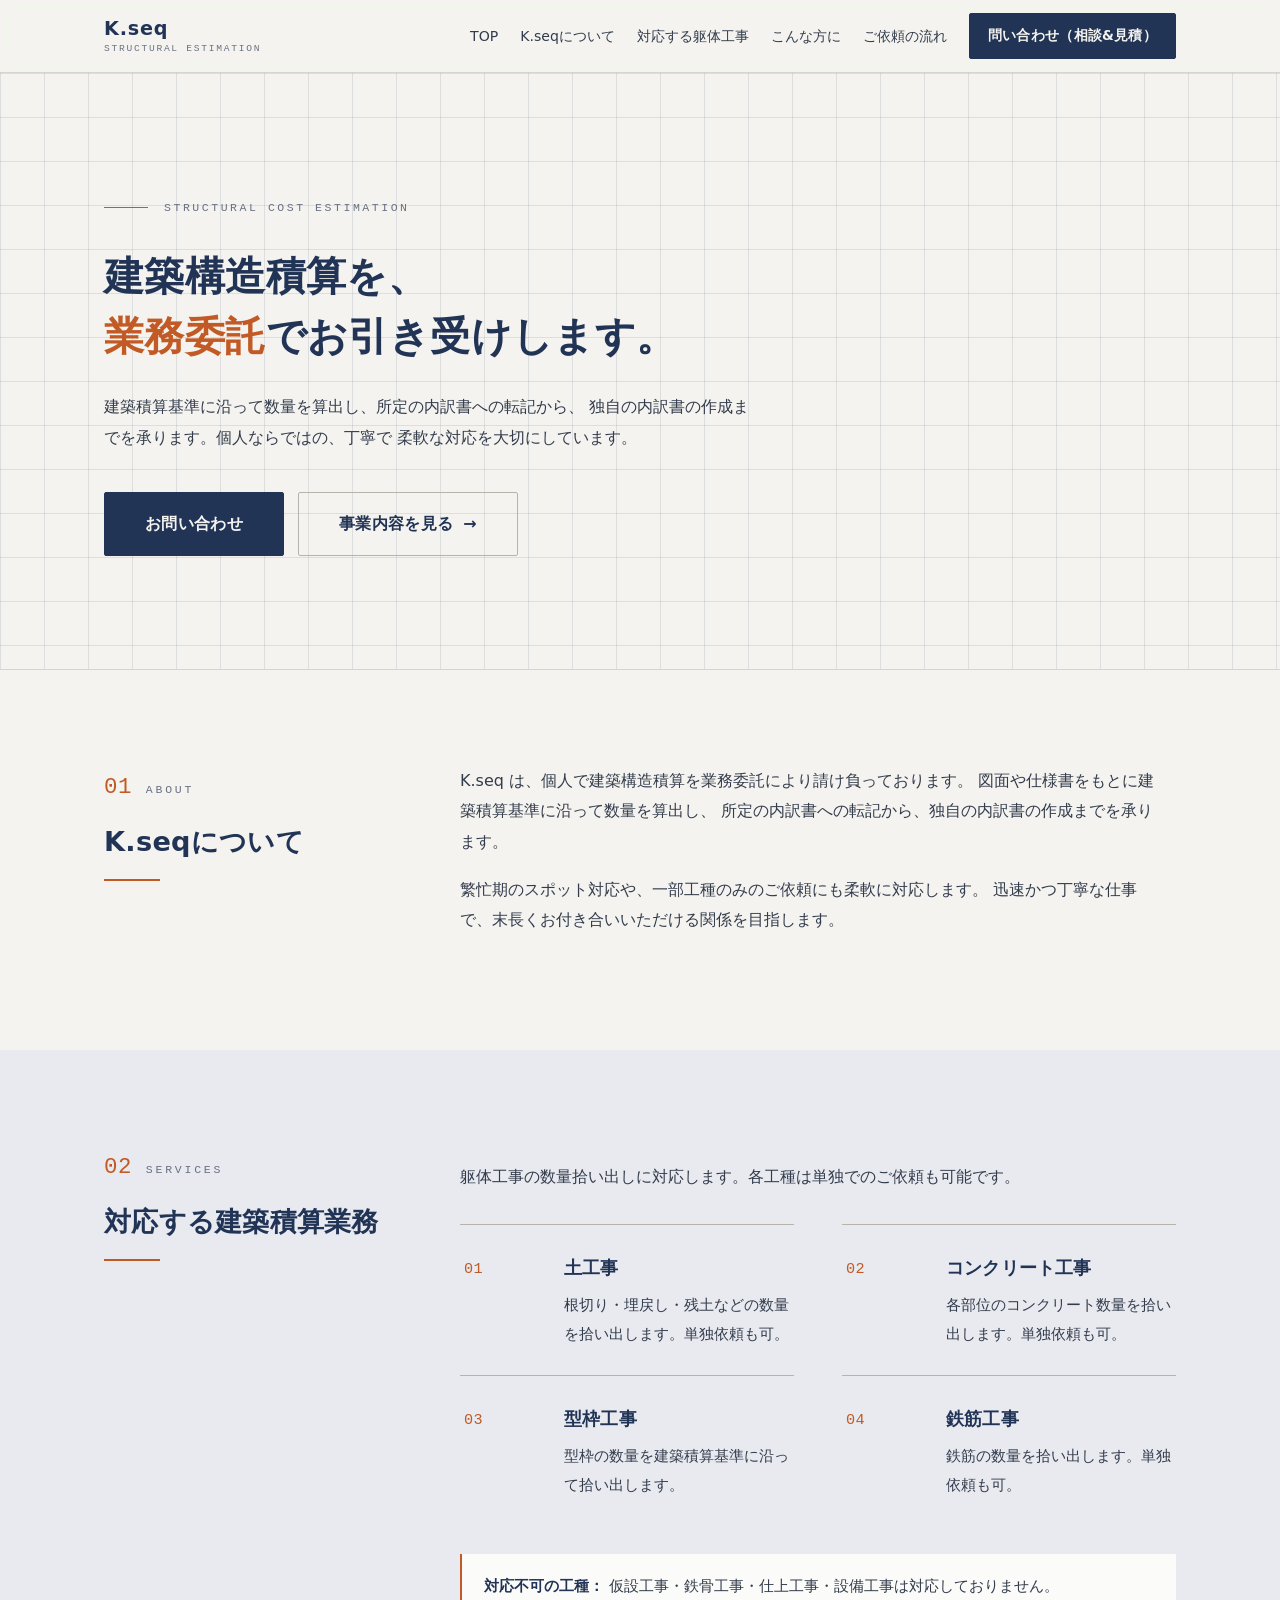
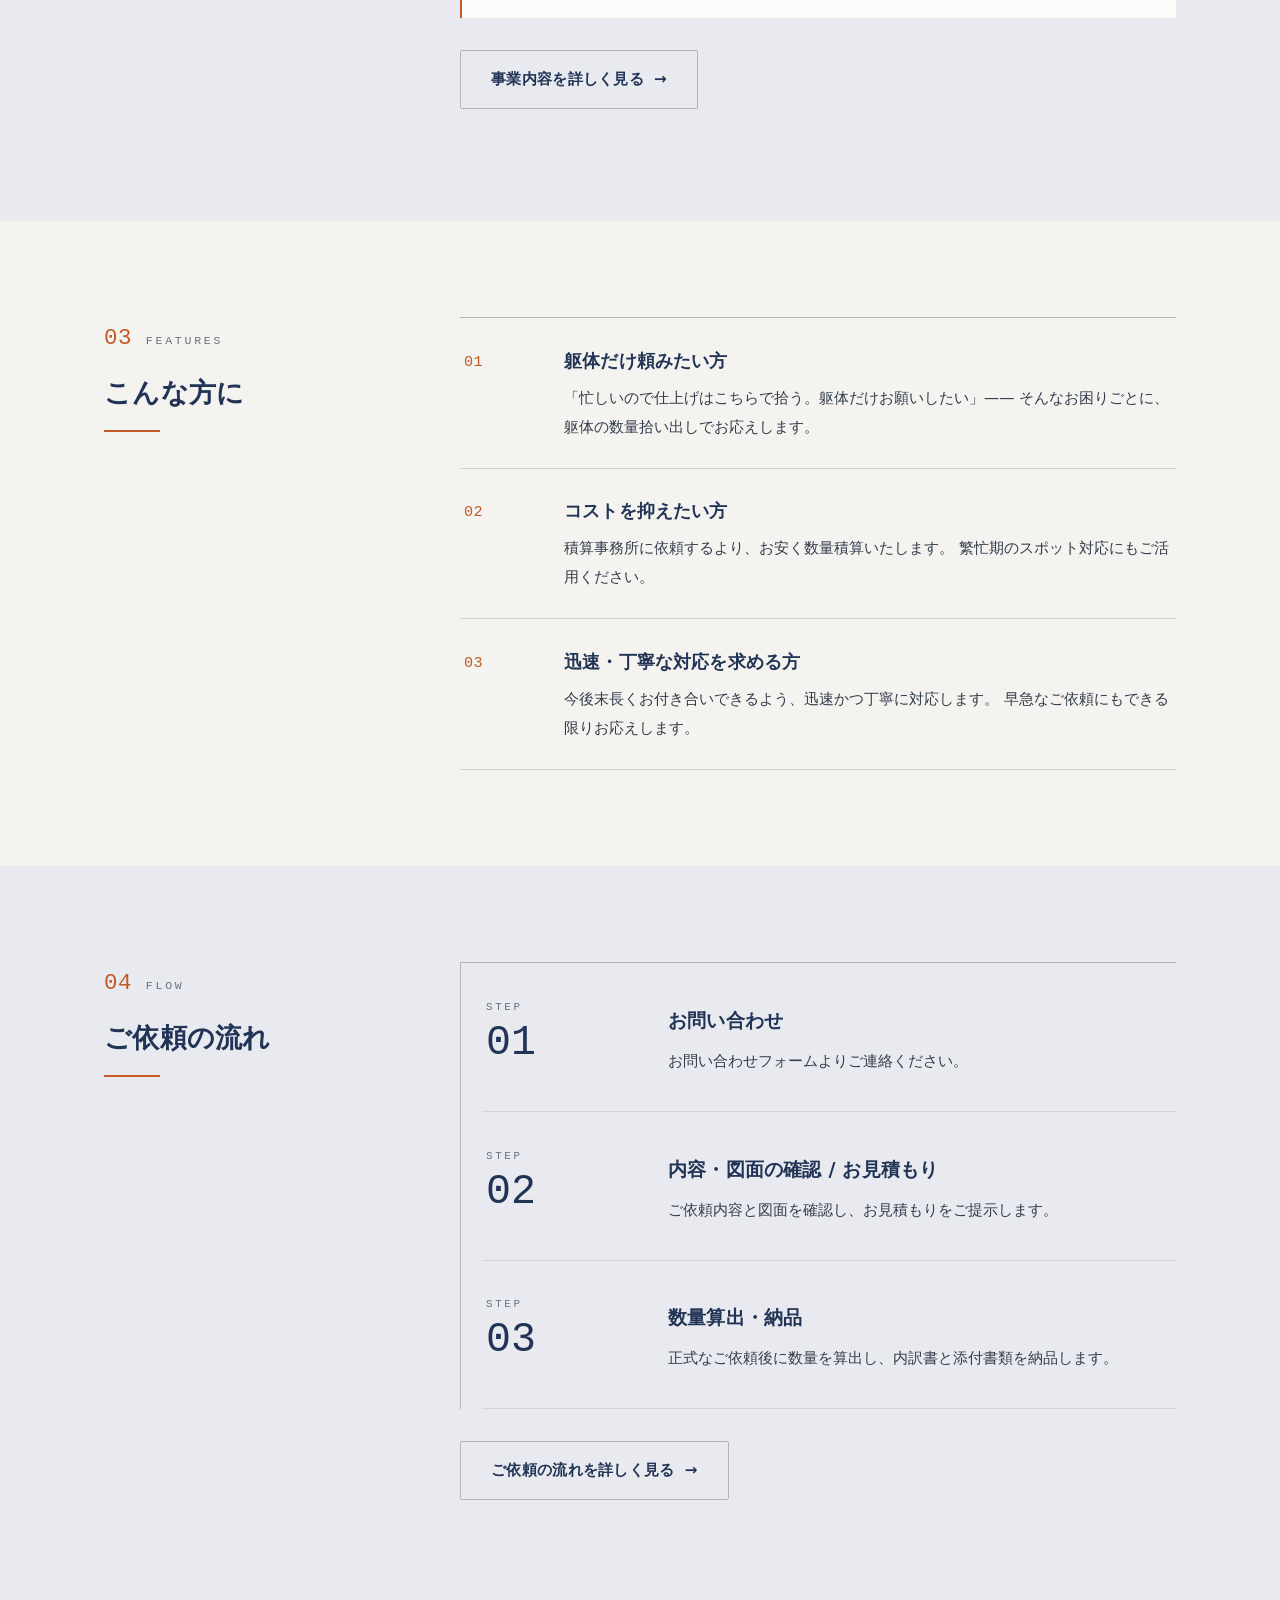
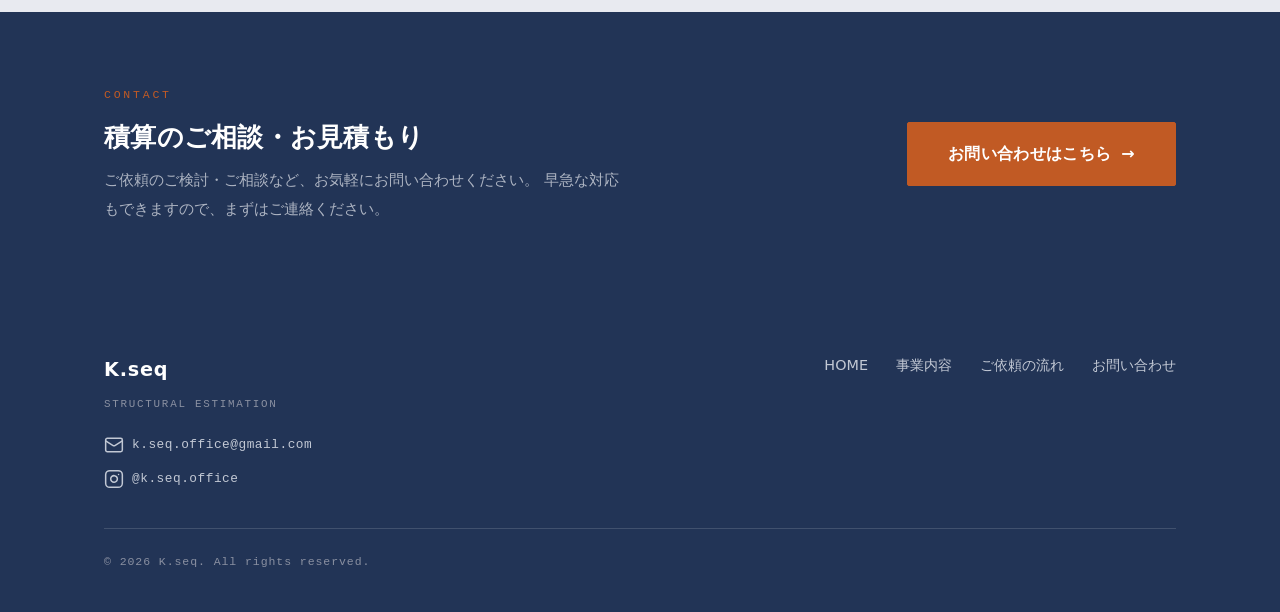
==== index.html @ 7a05d30d "問い合わせ先をメール（k.seq.office@gmail.com）で実装 - お問い合わせページの「準備中」パネルを廃止し、メール連絡カードに変更   ・メールアドレス表示（mailtoリンク／件名" ====
<!DOCTYPE html>
<html lang="ja">
<head>
  <meta charset="UTF-8">
  <meta name="viewport" content="width=device-width, initial-scale=1.0">

  <!-- ▼ SEO：ページごとに書き換えてください ------------------ -->
  <title>K.seq｜個人の建築構造積算（業務委託）</title>
  <meta name="description" content="K.seq は、個人で建築構造積算を業務委託により請け負っています。建築積算基準に沿って数量を算出し、所定の内訳書への転記から独自の内訳書の作成までを承ります。">
  <!-- ▲ ------------------------------------------------------- -->

  <!-- ファビコン -->
  <link rel="icon" href="assets/img/favicon.svg" type="image/svg+xml">

  <!-- OGP / Twitter（SNS共有時のプレビュー） -->
  <meta property="og:type" content="website">
  <meta property="og:site_name" content="K.seq">
  <meta property="og:title" content="K.seq｜個人の建築構造積算（業務委託）">
  <meta property="og:description" content="個人で建築構造積算を業務委託により請け負っています。建築積算基準に沿って数量を算出し、所定の内訳書への転記から独自の内訳書の作成までを承ります。">
  <meta property="og:url" content="https://amekw310-debug.github.io/estimation-site/">
  <meta property="og:image" content="https://amekw310-debug.github.io/estimation-site/assets/img/ogp.png">
  <meta name="twitter:card" content="summary_large_image">

  <link rel="stylesheet" href="css/style.css">
  <!-- スクロール表示前に要素を隠す（ちらつき防止）。JS無効・動きを控える設定では付与されず、内容は常に表示されます。 -->
  <script>try{if(!(window.matchMedia&&matchMedia('(prefers-reduced-motion: reduce)').matches)){document.documentElement.classList.add('js-anim');}}catch(e){}</script>
</head>
<body>

  <!-- 本文へスキップ（キーボード操作向け・アクセシビリティ） -->
  <a class="skip-link" href="#main">本文へスキップ</a>

  <!-- =========================================================
       共通ヘッダー（4ページ共通。編集時は全ページ揃えてください）
       ========================================================= -->
  <header class="site-header">
    <div class="container site-header__inner">
      <!-- サイト名（屋号） -->
      <a class="site-logo" href="index.html">
        <b>K.seq</b>
        <small>Structural Estimation</small>
      </a>

      <!-- ハンバーガーボタン（スマホ表示時のみ出ます） -->
      <button class="nav-toggle" aria-expanded="false" aria-controls="global-nav" aria-label="メニューを開閉">
        <span class="nav-toggle__bar" aria-hidden="true"></span>
      </button>

      <!-- グローバルナビ -->
      <nav class="global-nav" id="global-nav" aria-label="メインナビゲーション">
        <ul class="global-nav__list">
          <li class="global-nav__item"><a class="global-nav__link" href="index.html#top">TOP</a></li>
          <li class="global-nav__item"><a class="global-nav__link" href="index.html#about">K.seqについて</a></li>
          <li class="global-nav__item"><a class="global-nav__link" href="index.html#structure">対応する躯体工事</a></li>
          <li class="global-nav__item"><a class="global-nav__link" href="index.html#target">こんな方に</a></li>
          <li class="global-nav__item"><a class="global-nav__link" href="index.html#flow">ご依頼の流れ</a></li>
          <li class="global-nav__item global-nav__item--cta"><a class="btn btn--nav-cta" href="index.html#contact">問い合わせ（相談&amp;見積）</a></li>
        </ul>
      </nav>
    </div>
  </header>

  <main id="main">

    <!-- =======================================================
         メインビジュアル（ヒーロー・図面グリッド背景）
         ======================================================= -->
    <section class="hero grid-bg" id="top">
      <div class="container hero__inner" data-stagger>
        <p class="hero__eyebrow eyebrow reveal">Structural Cost Estimation</p>
        <h1 class="hero__title reveal">
          建築構造積算を、<br>
          <span class="accent">業務委託</span>でお引き受けします。
        </h1>
        <p class="hero__text reveal">
          建築積算基準に沿って数量を算出し、所定の内訳書への転記から、
          独自の内訳書の作成までを承ります。個人ならではの、丁寧で
          柔軟な対応を大切にしています。
        </p>
        <div class="hero__actions reveal">
          <a class="btn btn--primary btn--lg" href="contact.html">お問い合わせ</a>
          <a class="btn btn--outline btn--lg btn--arrow" href="services.html">事業内容を見る</a>
        </div>
      </div>
    </section>

    <!-- =======================================================
         01 ABOUT — K.seqについて
         ======================================================= -->
    <section class="section" id="about">
      <div class="container split">
        <div class="sec-head" data-stagger>
          <span class="sec-head__label reveal">
            <span class="sec-head__no">01</span>
            <span class="sec-head__en">About</span>
          </span>
          <h2 class="sec-head__ja reveal">K.seqについて</h2>
          <span class="sec-head__rule" aria-hidden="true"></span>
        </div>
        <div class="prose" data-stagger>
          <p class="reveal">
            K.seq は、個人で建築構造積算を業務委託により請け負っております。
            図面や仕様書をもとに建築積算基準に沿って数量を算出し、
            所定の内訳書への転記から、独自の内訳書の作成までを承ります。
          </p>
          <p class="reveal">
            繁忙期のスポット対応や、一部工種のみのご依頼にも柔軟に対応します。
            迅速かつ丁寧な仕事で、末長くお付き合いいただける関係を目指します。
          </p>
        </div>
      </div>
    </section>

    <!-- =======================================================
         02 SERVICES — 対応する躯体工事
         ======================================================= -->
    <section class="section section--alt" id="structure">
      <div class="container split">
        <div class="sec-head" data-stagger>
          <span class="sec-head__label reveal">
            <span class="sec-head__no">02</span>
            <span class="sec-head__en">Services</span>
          </span>
          <h2 class="sec-head__ja reveal">対応する建築積算業務</h2>
          <span class="sec-head__rule" aria-hidden="true"></span>
        </div>
        <div>
          <p class="lead reveal">
            躯体工事の数量拾い出しに対応します。各工種は単独でのご依頼も可能です。
          </p>
          <ul class="spec spec--cols" data-stagger style="margin-top:32px">
            <li class="spec__item reveal">
              <span class="spec__no">01</span>
              <div class="spec__body">
                <h3 class="spec__title">土工事</h3>
                <p class="spec__text">根切り・埋戻し・残土などの数量を拾い出します。単独依頼も可。</p>
              </div>
            </li>
            <li class="spec__item reveal">
              <span class="spec__no">02</span>
              <div class="spec__body">
                <h3 class="spec__title">コンクリート工事</h3>
                <p class="spec__text">各部位のコンクリート数量を拾い出します。単独依頼も可。</p>
              </div>
            </li>
            <li class="spec__item reveal">
              <span class="spec__no">03</span>
              <div class="spec__body">
                <h3 class="spec__title">型枠工事</h3>
                <p class="spec__text">型枠の数量を建築積算基準に沿って拾い出します。</p>
              </div>
            </li>
            <li class="spec__item reveal">
              <span class="spec__no">04</span>
              <div class="spec__body">
                <h3 class="spec__title">鉄筋工事</h3>
                <p class="spec__text">鉄筋の数量を拾い出します。単独依頼も可。</p>
              </div>
            </li>
          </ul>

          <div class="note reveal" style="margin-top:28px">
            <strong>対応不可の工種：</strong>
            仮設工事・鉄骨工事・仕上工事・設備工事は対応しておりません。
          </div>

          <p class="reveal" style="margin-top:32px">
            <a class="btn btn--outline btn--arrow" href="services.html">事業内容を詳しく見る</a>
          </p>
        </div>
      </div>
    </section>

    <!-- =======================================================
         03 FEATURES — こんな方に
         ======================================================= -->
    <section class="section" id="target">
      <div class="container split">
        <div class="sec-head" data-stagger>
          <span class="sec-head__label reveal">
            <span class="sec-head__no">03</span>
            <span class="sec-head__en">Features</span>
          </span>
          <h2 class="sec-head__ja reveal">こんな方に</h2>
          <span class="sec-head__rule" aria-hidden="true"></span>
        </div>
        <div>
          <ul class="spec spec--auto" data-stagger>
            <li class="spec__item reveal">
              <span class="spec__no"></span>
              <div class="spec__body">
                <h3 class="spec__title">躯体だけ頼みたい方</h3>
                <p class="spec__text">
                  「忙しいので仕上げはこちらで拾う。躯体だけお願いしたい」——
                  そんなお困りごとに、躯体の数量拾い出しでお応えします。
                </p>
              </div>
            </li>
            <li class="spec__item reveal">
              <span class="spec__no"></span>
              <div class="spec__body">
                <h3 class="spec__title">コストを抑えたい方</h3>
                <p class="spec__text">
                  積算事務所に依頼するより、お安く数量積算いたします。
                  繁忙期のスポット対応にもご活用ください。
                </p>
              </div>
            </li>
            <li class="spec__item reveal">
              <span class="spec__no"></span>
              <div class="spec__body">
                <h3 class="spec__title">迅速・丁寧な対応を求める方</h3>
                <p class="spec__text">
                  今後末長くお付き合いできるよう、迅速かつ丁寧に対応します。
                  早急なご依頼にもできる限りお応えします。
                </p>
              </div>
            </li>
          </ul>
        </div>
      </div>
    </section>

    <!-- =======================================================
         04 FLOW — ご依頼の流れ（概要）
         ======================================================= -->
    <section class="section section--alt" id="flow">
      <div class="container split">
        <div class="sec-head" data-stagger>
          <span class="sec-head__label reveal">
            <span class="sec-head__no">04</span>
            <span class="sec-head__en">Flow</span>
          </span>
          <h2 class="sec-head__ja reveal">ご依頼の流れ</h2>
          <span class="sec-head__rule" aria-hidden="true"></span>
        </div>
        <div>
          <ol class="flow" data-stagger>
            <li class="flow__item reveal">
              <span class="flow__marker" aria-hidden="true">
                <span class="flow__step">Step</span>
                <span class="flow__no"></span>
              </span>
              <div class="flow__body">
                <h3 class="flow__title">お問い合わせ</h3>
                <p class="flow__text">お問い合わせフォームよりご連絡ください。</p>
              </div>
            </li>
            <li class="flow__item reveal">
              <span class="flow__marker" aria-hidden="true">
                <span class="flow__step">Step</span>
                <span class="flow__no"></span>
              </span>
              <div class="flow__body">
                <h3 class="flow__title">内容・図面の確認 / お見積もり</h3>
                <p class="flow__text">ご依頼内容と図面を確認し、お見積もりをご提示します。</p>
              </div>
            </li>
            <li class="flow__item reveal">
              <span class="flow__marker" aria-hidden="true">
                <span class="flow__step">Step</span>
                <span class="flow__no"></span>
              </span>
              <div class="flow__body">
                <h3 class="flow__title">数量算出・納品</h3>
                <p class="flow__text">正式なご依頼後に数量を算出し、内訳書と添付書類を納品します。</p>
              </div>
            </li>
          </ol>
          <p class="reveal" style="margin-top:32px">
            <a class="btn btn--outline btn--arrow" href="flow.html">ご依頼の流れを詳しく見る</a>
          </p>
        </div>
      </div>
    </section>

    <!-- =======================================================
         お問い合わせCTA
         ======================================================= -->
    <section class="cta on-dark" id="contact">
      <div class="container cta__inner" data-stagger>
        <div class="reveal">
          <p class="cta__eyebrow">Contact</p>
          <h2 class="cta__title">積算のご相談・お見積もり</h2>
          <p class="cta__text">
            ご依頼のご検討・ご相談など、お気軽にお問い合わせください。
            早急な対応もできますので、まずはご連絡ください。
          </p>
        </div>
        <div class="cta__actions reveal">
          <a class="btn btn--primary btn--lg btn--arrow" href="contact.html">お問い合わせはこちら</a>
        </div>
      </div>
    </section>

  </main>

  <!-- =========================================================
       共通フッター（4ページ共通）
       ========================================================= -->
  <footer class="site-footer">
    <div class="container">
      <div class="site-footer__grid">
        <div>
          <p class="site-footer__brand-name">K.seq</p>
          <p class="site-footer__brand-sub">Structural Estimation</p>
          <a class="footer-social" href="mailto:k.seq.office@gmail.com" aria-label="メールでお問い合わせ（k.seq.office@gmail.com）">
            <svg class="footer-social__icon" xmlns="http://www.w3.org/2000/svg" viewBox="0 0 24 24" fill="none" stroke="currentColor" stroke-width="1.8" stroke-linecap="round" stroke-linejoin="round" aria-hidden="true" focusable="false">
              <rect x="2" y="4" width="20" height="16" rx="2"></rect>
              <path d="m22 7-8.97 5.7a1.94 1.94 0 0 1-2.06 0L2 7"></path>
            </svg>
            <span>k.seq.office@gmail.com</span>
          </a>
          <a class="footer-social" href="https://www.instagram.com/k.seq.office" target="_blank" rel="noopener noreferrer" aria-label="Instagram（@k.seq.office）を新しいタブで開く">
            <svg class="footer-social__icon" xmlns="http://www.w3.org/2000/svg" viewBox="0 0 24 24" fill="none" stroke="currentColor" stroke-width="1.8" stroke-linecap="round" stroke-linejoin="round" aria-hidden="true" focusable="false">
              <rect x="2" y="2" width="20" height="20" rx="5" ry="5"></rect>
              <path d="M16 11.37A4 4 0 1 1 12.63 8 4 4 0 0 1 16 11.37z"></path>
              <line x1="17.5" y1="6.5" x2="17.51" y2="6.5"></line>
            </svg>
            <span>@k.seq.office</span>
          </a>
        </div>
        <nav aria-label="フッターナビゲーション">
          <ul class="footer-nav__list">
            <li><a href="index.html">HOME</a></li>
            <li><a href="services.html">事業内容</a></li>
            <li><a href="flow.html">ご依頼の流れ</a></li>
            <li><a href="contact.html">お問い合わせ</a></li>
          </ul>
        </nav>
      </div>
      <p class="site-footer__copyright">© 2026 K.seq. All rights reserved.</p>
    </div>
  </footer>

  <script src="js/main.js"></script>
</body>
</html>
---- css/style.css ----
/* =============================================================
   K.seq - 共通スタイルシート
   -------------------------------------------------------------
   ■ このファイルについて
     サイト全体のデザインをここでまとめて管理しています。
     色・フォント・余白などは下の「デザイン変数（:root）」を
     書き換えるだけで、サイト全体の見た目をまとめて変更できます。

   ■ デザインの方向性
     建築設計事務所・構造設計資料を思わせる、静かで洗練された印象。
     ニュートラルカラー（石・コンクリート・図面）＋ヘアライン＋余白。

   ■ 目次
     1. デザイン変数（色・フォント・余白）
     2. リセット / ベース / タイポグラフィ
     3. レイアウト共通（コンテナ・セクション）
     4. セクション見出し（01 ABOUT など）
     5. ヘッダー / ナビゲーション
     6. フッター
     7. ボタン / CTA
     8. ヒーロー / 下層ページ見出し / パンくず
     9. 各種パーツ（スペック表・カード・注記・ステップ）
    10. フォーム（Googleフォーム設置枠）
    11. レスポンシブ（タブレット・スマートフォン）
   ============================================================= */

/* =============================================================
   1. デザイン変数（ここを変えると全体の見た目が変わります）
   ============================================================= */
:root {
  /* --- 色（藍 × オレンジ：日本の伝統色を意識した配色） ---
     藍＝見出し・濃色帯・強い文字／オレンジ＝番号・罫線・アクセント。
     生成り（オフホワイト）地の上で 2 色を効かせ、落ち着いた印象に。 */
  --paper:        #f4f3ef;  /* 基本背景（生成りのオフホワイト） */
  --paper-2:      #e8eaf0;  /* セクション切替の背景（ごく淡い藍グレー） */
  --surface:      #fbfbf9;  /* カード・パネルの面 */
  --ink:          #223456;  /* 藍（深い紺藍）：見出し・濃色帯・強い文字 */
  --ink-2:        #333c4c;  /* 本文（やや青みのダークグレー） */
  --muted:        #6a7183;  /* 補足テキスト（青みグレー） */
  --line:         #d6d4ce;  /* ヘアライン・罫線 */
  --line-2:       #b7b4ab;  /* やや濃い罫線 */
  --accent:       #c15a24;  /* アクセント（オレンジ・柿／朱寄せ） */
  --accent-2:     #9c4419;  /* アクセントの濃い版（ホバー等） */
  --grid-line:    rgba(34, 52, 86, 0.11); /* 図面グリッドの線（藍みがかる） */

  /* --- フォント --- */
  --font-jp: "Hiragino Kaku Gothic ProN", "Hiragino Sans",
             "Noto Sans JP", Meiryo, system-ui, sans-serif;
  /* 英字ラベル・番号は等幅で「図面注記」風に */
  --font-mono: ui-monospace, "SFMono-Regular", Menlo, Consolas,
               "Courier New", monospace;

  /* --- 文字サイズ・行間 --- */
  --fs-base:   16px;   /* 本文の基準サイズ（スマホでも縮小しない） */
  --lh-base:   1.9;    /* 本文の行間（日本語の可読性優先） */

  /* --- レイアウト --- */
  --container-width: 1120px;  /* コンテンツの最大幅 */
  --gutter:          24px;    /* 左右の余白 */
  --section-space:   96px;    /* セクション上下の余白 */
  --radius:          2px;     /* 角丸（ほぼ直角＝製図的） */
  --header-height:   72px;    /* ヘッダーの高さ */

  /* --- その他 --- */
  --transition: 0.25s ease;
}

/* =============================================================
   2. リセット / ベース / タイポグラフィ
   ============================================================= */
*,
*::before,
*::after {
  box-sizing: border-box;
}

html {
  scroll-behavior: smooth;
  -webkit-text-size-adjust: 100%;
}

body {
  margin: 0;
  font-family: var(--font-jp);
  font-size: var(--fs-base);
  line-height: var(--lh-base);
  color: var(--ink-2);
  background-color: var(--paper);
  -webkit-font-smoothing: antialiased;
  text-rendering: optimizeLegibility;
  overflow-x: hidden; /* 横スクロール防止 */
}

img {
  max-width: 100%;
  height: auto;
  display: block;
}

a {
  color: var(--accent);
  text-decoration: none;
  transition: color var(--transition);
}
a:hover {
  color: var(--accent-2);
  text-decoration: underline;
  text-underline-offset: 3px;
}

h1, h2, h3, h4 {
  color: var(--ink);
  font-weight: 700;
  letter-spacing: 0.01em;
}

ul, ol {
  padding-left: 1.3em;
}

strong { color: var(--ink); font-weight: 700; }

/* キーボード操作時のフォーカスを分かりやすく（アクセシビリティ） */
a:focus-visible,
button:focus-visible,
input:focus-visible,
textarea:focus-visible,
select:focus-visible {
  outline: 2px solid var(--accent);
  outline-offset: 3px;
}

/* スクリーンリーダー専用テキスト（画面上は非表示） */
.visually-hidden {
  position: absolute;
  width: 1px; height: 1px;
  padding: 0; margin: -1px;
  overflow: hidden;
  clip: rect(0, 0, 0, 0);
  white-space: nowrap;
  border: 0;
}

/* キーボードで来た時だけ表示される「本文へスキップ」リンク */
.skip-link {
  position: absolute;
  left: -9999px;
  top: 0;
  z-index: 1000;
  padding: 10px 16px;
  background: var(--ink);
  color: var(--paper);
}
.skip-link:focus { left: 8px; top: 8px; }

/* 小さな英字ラベル（図面注記風。mono・字間・大文字） */
.eyebrow {
  font-family: var(--font-mono);
  font-size: 0.72rem;
  letter-spacing: 0.22em;
  text-transform: uppercase;
  color: var(--muted);
}

/* =============================================================
   3. レイアウト共通
   ============================================================= */
.container {
  width: 100%;
  max-width: var(--container-width);
  margin-inline: auto;
  padding-inline: var(--gutter);
}

.section {
  padding-block: var(--section-space);
}

/* 背景を切り替えるセクション（グレージュ） */
.section--alt {
  background-color: var(--paper-2);
}
/* 面をやや明るくするセクション */
.section--surface {
  background-color: var(--surface);
}

/* 図面グリッドの背景（ヒーロー等で使用） */
.grid-bg {
  position: relative;
}
.grid-bg::before {
  content: "";
  position: absolute;
  inset: 0;
  background-image:
    linear-gradient(var(--grid-line) 1px, transparent 1px),
    linear-gradient(90deg, var(--grid-line) 1px, transparent 1px);
  background-size: 44px 44px;
  pointer-events: none;
}
.grid-bg > * { position: relative; }

/* 左右非対称の2カラム（左＝見出し / 右＝本文） */
.split {
  display: grid;
  grid-template-columns: minmax(0, 300px) minmax(0, 1fr);
  gap: 56px;
  align-items: start;
}

/* =============================================================
   4. セクション見出し（例：01 ABOUT ／ K.seqについて）
   ============================================================= */
.sec-head {
  display: flex;
  flex-direction: column;
  gap: 14px;
}
/* 「01 ABOUT」の行（番号＋英字） */
.sec-head__label {
  display: flex;
  align-items: baseline;
  gap: 14px;
  font-family: var(--font-mono);
}
.sec-head__no {
  font-size: 1.4rem;
  font-weight: 400;
  color: var(--accent);
  letter-spacing: 0.02em;
}
.sec-head__en {
  font-size: 0.72rem;
  letter-spacing: 0.24em;
  text-transform: uppercase;
  color: var(--muted);
  padding-bottom: 0.15em;
}
/* 日本語見出し */
.sec-head__ja {
  margin: 0;
  font-size: clamp(1.35rem, 1rem + 1.6vw, 1.7rem);
  line-height: 1.5;
  color: var(--ink);
}
/* 見出し下の細い罫線（短め） */
.sec-head__rule {
  width: 56px;
  height: 2px;
  background: var(--accent);
  margin-top: 2px;
}
/* 中央寄せが必要な場面用 */
.sec-head--center {
  align-items: center;
  text-align: center;
}
.sec-head--center .sec-head__rule { margin-inline: auto; }

/* =============================================================
   5. ヘッダー / ナビゲーション
   ============================================================= */
.site-header {
  position: sticky;
  top: 0;
  z-index: 100;
  background: rgba(244, 243, 239, 0.95);
  border-bottom: 1px solid var(--line);
  transition: box-shadow 0.3s ease, background-color 0.3s ease;
}
/* すりガラス効果は横並びナビのPC幅のみ。
   （モバイルのドロワーは position:fixed のため、ヘッダーに
    backdrop-filter があると配置基準がヘッダー内に閉じてしまう） */
@media (min-width: 1081px) {
  .site-header {
    background: rgba(244, 243, 239, 0.92);
    backdrop-filter: saturate(120%) blur(6px);
    -webkit-backdrop-filter: saturate(120%) blur(6px);
  }
}
/* スクロール後：背景をやや不透明に＋わずかな影でコンテンツと区別 */
.site-header.is-scrolled {
  background: rgba(244, 243, 239, 0.97);
  box-shadow: 0 6px 20px rgba(34, 52, 86, 0.08);
}

/* アンカーリンク移動時、固定ヘッダーの下に見出しが隠れないよう余白を確保 */
.hero[id],
.section[id],
.cta[id] {
  scroll-margin-top: calc(var(--header-height) + 20px);
}
.site-header__inner {
  display: flex;
  align-items: center;
  justify-content: space-between;
  height: var(--header-height);
}

/* サイト名（ロゴ） */
.site-logo {
  color: var(--ink);
  line-height: 1.2;
}
.site-logo:hover { text-decoration: none; color: var(--ink); }
.site-logo b {
  display: block;
  font-size: 1.2rem;
  font-weight: 700;
  letter-spacing: 0.04em;
}
.site-logo small {
  display: block;
  font-family: var(--font-mono);
  font-size: 0.6rem;
  letter-spacing: 0.18em;
  text-transform: uppercase;
  color: var(--muted);
  margin-top: 3px;
}

/* ナビゲーション */
.global-nav__list {
  display: flex;
  align-items: center;
  flex-wrap: nowrap;
  gap: 22px;
  margin: 0;
  padding: 0;
  list-style: none;
}
.global-nav__link {
  position: relative;
  color: var(--ink-2);
  font-size: 0.88rem;
  font-weight: 500;
  padding: 6px 0;
  white-space: nowrap;
}
.global-nav__link:hover { color: var(--ink); text-decoration: none; }
/* ホバー・現在ページで下線が左から伸びる */
.global-nav__link::after {
  content: "";
  position: absolute;
  left: 0; right: 0; bottom: -2px;
  height: 2px;
  background: var(--accent);
  transform: scaleX(0);
  transform-origin: left center;
  transition: transform 0.3s ease;
}
.global-nav__link:hover::after { transform: scaleX(1); }
/* 現在のページ（各HTMLで aria-current="page" を付与） */
.global-nav__link[aria-current="page"] { color: var(--ink); }
.global-nav__link[aria-current="page"]::after { transform: scaleX(1); }

/* ハンバーガーボタン（PCでは非表示） */
.nav-toggle {
  display: none;
  width: 44px; height: 44px;
  padding: 0;
  border: none;
  background: transparent;
  cursor: pointer;
}
.nav-toggle__bar,
.nav-toggle__bar::before,
.nav-toggle__bar::after {
  display: block;
  width: 26px; height: 1.5px;
  background: var(--ink);
  transition: transform var(--transition), opacity var(--transition);
  content: "";
}
.nav-toggle__bar { position: relative; margin: 0 auto; }
.nav-toggle__bar::before { position: absolute; top: -8px; left: 0; }
.nav-toggle__bar::after  { position: absolute; top: 8px;  left: 0; }
.nav-toggle[aria-expanded="true"] .nav-toggle__bar { background: transparent; }
.nav-toggle[aria-expanded="true"] .nav-toggle__bar::before { transform: translateY(8px) rotate(45deg); }
.nav-toggle[aria-expanded="true"] .nav-toggle__bar::after  { transform: translateY(-8px) rotate(-45deg); }

/* =============================================================
   6. フッター
   ============================================================= */
.site-footer {
  background: var(--ink);
  color: #c2c8d4;
  padding-block: 56px 28px;
  font-size: 0.9rem;
}
.site-footer a { color: #c2c8d4; }
.site-footer a:hover { color: #fff; }

.site-footer__grid {
  display: flex;
  flex-wrap: wrap;
  justify-content: space-between;
  gap: 36px;
  margin-bottom: 36px;
}
.site-footer__brand-name {
  font-size: 1.2rem;
  font-weight: 700;
  letter-spacing: 0.04em;
  color: #fff;
  margin: 0 0 6px;
}
.site-footer__brand-sub {
  margin: 0;
  font-family: var(--font-mono);
  font-size: 0.68rem;
  letter-spacing: 0.16em;
  text-transform: uppercase;
  color: #8a90a1;
}

/* フッターの連絡リンク（メール／Instagram：線画アイコン＋テキスト） */
.footer-social {
  display: flex;
  width: max-content;
  max-width: 100%;
  align-items: center;
  gap: 8px;
  margin-top: 18px;
  color: #c2c8d4;
  font-family: var(--font-mono);
  font-size: 0.8rem;
  letter-spacing: 0.04em;
  transition: color 0.25s ease, transform 0.25s ease, opacity 0.25s ease;
}
.footer-social + .footer-social { margin-top: 10px; }
.footer-social__icon {
  width: 20px;
  height: 20px;
  display: block;
  flex-shrink: 0;
}
.footer-social:hover {
  color: #fff;                 /* 少し色が変化 */
  transform: translateY(-2px); /* わずかに上へ */
  opacity: 0.92;               /* opacity が変化 */
  text-decoration: none;
}
.footer-nav__list {
  list-style: none;
  margin: 0; padding: 0;
  display: flex;
  flex-wrap: wrap;
  gap: 10px 28px;
}
.site-footer__copyright {
  text-align: left;
  padding-top: 22px;
  border-top: 1px solid rgba(255, 255, 255, 0.14);
  font-family: var(--font-mono);
  font-size: 0.72rem;
  letter-spacing: 0.08em;
  color: #8a90a1;
}

/* =============================================================
   7. ボタン / CTA
   ============================================================= */
.btn {
  display: inline-flex;
  align-items: center;
  justify-content: center;
  gap: 10px;
  padding: 14px 30px;
  border-radius: var(--radius);
  font-size: 0.95rem;
  font-weight: 600;
  letter-spacing: 0.02em;
  text-align: center;
  cursor: pointer;
  border: 1px solid transparent;
  transition: background var(--transition), color var(--transition),
    border-color var(--transition);
}
.btn:hover { text-decoration: none; }

/* 主ボタン（チャコール塗り→ホバーでブロンズ） */
.btn--primary {
  background: var(--ink);
  color: var(--paper);
  border-color: var(--ink);
}
.btn--primary:hover {
  background: var(--accent);
  border-color: var(--accent);
  color: #fff;
}

/* 副ボタン（線） */
.btn--outline {
  background: transparent;
  color: var(--ink);
  border-color: var(--line-2);
}
.btn--outline:hover {
  border-color: var(--ink);
  color: var(--ink);
  background: transparent;
}

/* ヘッダー内の「問い合わせ」CTAボタン（ネイビー基本＋ホバーでオレンジ） */
.btn--nav-cta {
  padding: 9px 18px;
  font-size: 0.85rem;
  background: var(--ink);
  color: var(--paper);
  border-color: var(--ink);
  white-space: nowrap;
}
.btn--nav-cta:hover {
  background: var(--accent);
  color: #fff;
  border-color: var(--accent);
}

.btn--lg {
  padding: 16px 40px;
  font-size: 1rem;
}

/* 暗い背景（藍）の上に置くボタン（CTA帯・フッター等） */
/* 主ボタンは藍地に埋もれないようオレンジで表示 */
.on-dark .btn--primary {
  background: var(--accent);
  border-color: var(--accent);
  color: #fff;
}
.on-dark .btn--primary:hover {
  background: var(--accent-2);
  border-color: var(--accent-2);
  color: #fff;
}
.on-dark .btn--outline {
  color: #fff;
  border-color: rgba(255, 255, 255, 0.4);
}
.on-dark .btn--outline:hover {
  border-color: #fff;
  color: #fff;
}

/* =============================================================
   8. ヒーロー / 下層ページ見出し / パンくず
   ============================================================= */

/* --- トップのメインビジュアル（図面グリッド＋余白） --- */
.hero {
  background: var(--paper);
  border-bottom: 1px solid var(--line);
}
.hero__inner {
  padding-block: clamp(64px, 9vw, 112px);
}
.hero__eyebrow {
  display: flex;
  align-items: center;
  gap: 16px;
  margin-bottom: 28px;
}
.hero__eyebrow::before {
  content: "";
  width: 44px; height: 1px;
  background: var(--accent);
}
.hero__title {
  max-width: 18em;
  margin: 0 0 26px;
  font-size: clamp(1.7rem, 1rem + 3.4vw, 2.5rem);
  line-height: 1.5;
  color: var(--ink);
}
.hero__title .accent { color: var(--accent); }
.hero__text {
  max-width: 40em;
  margin: 0 0 38px;
  font-size: 1.02rem;
  color: var(--ink-2);
}
.hero__actions {
  display: flex;
  flex-wrap: wrap;
  gap: 14px;
}

/* --- 下層ページの見出し帯（左寄せ・番号・罫線） --- */
.page-hero {
  background: var(--paper);
  border-bottom: 1px solid var(--line);
}
.page-hero__inner {
  padding-block: clamp(48px, 7vw, 76px);
}
.page-hero__eyebrow {
  display: flex;
  align-items: baseline;
  gap: 14px;
  font-family: var(--font-mono);
  margin-bottom: 16px;
}
.page-hero__no {
  font-size: 1.3rem;
  color: var(--accent);
}
.page-hero__en {
  font-size: 0.72rem;
  letter-spacing: 0.24em;
  text-transform: uppercase;
  color: var(--muted);
}
.page-hero__title {
  margin: 0;
  font-size: clamp(1.6rem, 1rem + 2.6vw, 2.1rem);
  color: var(--ink);
}
.page-hero__lead {
  max-width: 44em;
  margin: 18px 0 0;
  color: var(--ink-2);
}

/* --- パンくずリスト --- */
.breadcrumb {
  padding-block: 16px;
  font-family: var(--font-mono);
  font-size: 0.74rem;
  letter-spacing: 0.04em;
  color: var(--muted);
  border-bottom: 1px solid var(--line);
}
.breadcrumb ol {
  display: flex;
  flex-wrap: wrap;
  gap: 8px;
  list-style: none;
  margin: 0; padding: 0;
}
.breadcrumb a { color: var(--muted); }
.breadcrumb a:hover { color: var(--accent); }
.breadcrumb li::after {
  content: "/";
  margin-left: 8px;
  color: var(--line-2);
}
.breadcrumb li:last-child::after { content: ""; }
.breadcrumb li:last-child { color: var(--ink-2); }

/* =============================================================
   9. 各種パーツ
   ============================================================= */

/* --- リード文（セクション冒頭の説明） --- */
.lead {
  max-width: 42em;
  color: var(--ink-2);
  font-size: 1rem;
}
.lead--center {
  margin-inline: auto;
  text-align: center;
}

/* --- スペック表（工種一覧・対応内容・こんな方に 等） ---
   図面の仕様書・工程表のような、番号＋罫線のリスト。 */
.spec {
  border-top: 1px solid var(--line-2);
  margin: 0;
  padding: 0;
  list-style: none;
  counter-reset: spec;
}
.spec__item {
  display: grid;
  grid-template-columns: 72px 1fr;
  gap: 28px;
  padding: 26px 4px;
  border-bottom: 1px solid var(--line);
}
.spec__no {
  font-family: var(--font-mono);
  font-size: 0.95rem;
  color: var(--accent);
  padding-top: 0.25em;
  letter-spacing: 0.02em;
}
/* 自動採番したい場合（li に data 属性がない時） */
.spec--auto .spec__no::before {
  counter-increment: spec;
  content: counter(spec, decimal-leading-zero);
}
.spec__title {
  margin: 0 0 6px;
  font-size: 1.12rem;
  color: var(--ink);
}
.spec__text {
  margin: 0;
  color: var(--ink-2);
  font-size: 0.95rem;
}
/* 2カラムで並べたいスペック表（PC） */
.spec--cols {
  border-top: none;
  display: grid;
  grid-template-columns: repeat(2, 1fr);
  column-gap: 48px;
}
.spec--cols .spec__item {
  border-top: 1px solid var(--line-2);
  border-bottom: none;
}

/* --- 番号なしの箇条（内訳書・こんな方に の補助） --- */
.point {
  list-style: none;
  margin: 0; padding: 0;
}
.point li {
  position: relative;
  padding: 16px 4px 16px 26px;
  border-bottom: 1px solid var(--line);
  color: var(--ink-2);
}
.point li::before {
  content: "";
  position: absolute;
  left: 4px; top: 26px;
  width: 10px; height: 1px;
  background: var(--accent);
}
.point li:first-child { border-top: 1px solid var(--line); }

/* --- 注記（対応不可・ご注意 など） --- */
.note {
  border-left: 2px solid var(--accent);
  background: var(--surface);
  padding: 18px 22px;
  color: var(--ink-2);
  font-size: 0.92rem;
}
.note strong { color: var(--ink); }

/* --- 本文ブロック（説明文が続くページ） --- */
.prose { max-width: 44em; }
.prose p { margin: 0 0 18px; color: var(--ink-2); }
.prose ul, .prose ol { margin: 0 0 18px; }
.prose li { margin-bottom: 8px; }

/* --- ご依頼の流れ（設計図・工程表風のステップ） --- */
.flow {
  list-style: none;
  margin: 0;
  padding: 0;
  border-top: 1px solid var(--line-2);
  counter-reset: step;
}
.flow__item {
  display: grid;
  grid-template-columns: 150px 1fr;
  gap: 32px;
  align-items: start;
  padding: 34px 4px;
  border-bottom: 1px solid var(--line);
}
.flow__marker {
  counter-increment: step;
  font-family: var(--font-mono);
  color: var(--muted);
}
.flow__step {
  font-size: 0.68rem;
  letter-spacing: 0.24em;
  text-transform: uppercase;
  display: block;
  margin-bottom: 4px;
}
.flow__no {
  display: block;
  font-size: 2.6rem;
  line-height: 1;
  font-weight: 400;
  color: var(--ink);
}
.flow__no::before { content: counter(step, decimal-leading-zero); }
.flow__body { padding-top: 6px; }
.flow__title {
  margin: 0 0 8px;
  font-size: 1.2rem;
  color: var(--ink);
}
.flow__text {
  margin: 0;
  color: var(--ink-2);
  font-size: 0.96rem;
}

/* --- CTA帯（各ページ下部の問い合わせ誘導） --- */
.cta {
  background: var(--ink);
  color: #d0d5df;
  padding-block: 72px;
}
.cta__inner {
  display: flex;
  flex-wrap: wrap;
  align-items: center;
  justify-content: space-between;
  gap: 28px;
}
.cta__eyebrow {
  font-family: var(--font-mono);
  font-size: 0.72rem;
  letter-spacing: 0.24em;
  text-transform: uppercase;
  color: var(--accent);
  margin: 0 0 12px;
}
.cta__title {
  color: #fff;
  font-size: clamp(1.3rem, 1rem + 1.4vw, 1.6rem);
  margin: 0 0 10px;
  line-height: 1.5;
}
.cta__text {
  color: #adb4c2;
  margin: 0;
  max-width: 34em;
  font-size: 0.95rem;
}
.cta__actions { flex-shrink: 0; }

/* =============================================================
   10. フォーム（Googleフォーム設置枠）
   ============================================================= */

/* Googleフォーム埋め込みエリア（レスポンシブ枠）
   ここに Google フォームの <iframe class="form-embed__frame"> を
   設置すると、PC・スマホの両方で幅いっぱいに崩れず表示されます。 */
.form-embed {
  max-width: 760px;
  margin-inline: auto;
}
.form-embed__frame {
  display: block;
  width: 100%;
  min-height: 820px;  /* フォームの長さに合わせて調整してください */
  border: 1px solid var(--line);
  border-radius: var(--radius);
  background: var(--surface);
}

/* お問い合わせ（メール）カード */
.contact-card {
  max-width: 640px;
  margin-inline: auto;
  background: var(--surface);
  border: 1px solid var(--line);
  border-radius: var(--radius);
  padding: 48px 32px;
  text-align: center;
}
.contact-card__label {
  margin: 0 0 14px;
  font-family: var(--font-mono);
  font-size: 0.68rem;
  letter-spacing: 0.24em;
  text-transform: uppercase;
  color: var(--muted);
}
.contact-card__mail {
  display: inline-block;
  font-size: clamp(1.05rem, 0.9rem + 1vw, 1.4rem);
  font-weight: 700;
  color: var(--ink);
  letter-spacing: 0.02em;
  word-break: break-all;
}
.contact-card__mail:hover { color: var(--accent); text-decoration: none; }
.contact-card__note {
  margin: 16px auto 28px;
  max-width: 34em;
  color: var(--ink-2);
  font-size: 0.92rem;
}
.contact-card__actions .btn { width: 100%; max-width: 360px; }
.contact-card__alt {
  margin: 28px 0 0;
  padding-top: 22px;
  border-top: 1px solid var(--line);
  color: var(--muted);
  font-size: 0.85rem;
}
.contact-card__alt a { color: var(--accent); }

/* フォーム準備中の仮パネル
   Google フォーム設置後は、このパネル（.form-placeholder）を
   削除して <iframe> に差し替えてください。 */
.form-placeholder {
  text-align: center;
  padding: 64px 28px;
  background: var(--surface);
  border: 1px solid var(--line);
  border-radius: var(--radius);
  position: relative;
}
.form-placeholder::before {
  content: "CONTACT FORM";
  position: absolute;
  top: 18px; left: 0; right: 0;
  font-family: var(--font-mono);
  font-size: 0.66rem;
  letter-spacing: 0.24em;
  color: var(--line-2);
}
.form-placeholder__title {
  margin: 0 0 12px;
  font-size: 1.2rem;
  font-weight: 700;
  color: var(--ink);
}
.form-placeholder__text {
  margin: 0 auto;
  max-width: 30em;
  color: var(--muted);
  font-size: 0.95rem;
}

/* =============================================================
   11. レスポンシブ
   ============================================================= */

/* --- タブレット以下 --- */
@media (max-width: 960px) {
  :root { --section-space: 72px; }
  .split {
    grid-template-columns: 1fr;
    gap: 32px;
  }
  .cta__inner { flex-direction: column; align-items: flex-start; }
}

/* --- ナビ：横並びが窮屈になる幅でハンバーガー（ドロワー）へ切替 ---
   ナビ項目が6つあるため、1080px 以下でドロワー表示にします。 */
@media (max-width: 1080px) {
  /* ハンバーガーボタンを表示 */
  .nav-toggle { display: block; }

  /* ナビをドロワー（開閉式）に。開いた時は明るい背景＋藍文字 */
  .global-nav {
    position: fixed;
    top: var(--header-height);
    left: 0; right: 0; bottom: 0;
    background: var(--paper);
    border-top: 1px solid var(--line);
    /* 閉じている時は画面外（左）へ。右に出すと横スクロールが発生するため左へ退避 */
    transform: translateX(-100%);
    visibility: hidden;
    transition: transform var(--transition), visibility 0s linear var(--transition);
    overflow-y: auto;
  }
  .global-nav[data-open="true"] {
    transform: translateX(0);
    visibility: visible;
    transition: transform var(--transition), visibility 0s;
  }

  .global-nav__list {
    flex-direction: column;
    align-items: stretch;
    gap: 0;
    padding: 8px var(--gutter) 24px;
  }
  .global-nav__item { border-bottom: 1px solid var(--line); }
  .global-nav__link {
    display: block;
    padding: 18px 4px;
    font-size: 1.05rem;
    color: var(--ink);
  }
  .global-nav__link::after { display: none; }
  /* 問い合わせCTAはドロワー内でも塗りボタンで目立たせる */
  .global-nav__item--cta {
    border-bottom: none;
    padding: 20px 0 4px;
  }
  .btn--nav-cta {
    display: flex;
    width: 100%;
    padding: 15px;
    font-size: 1rem;
  }
}

/* --- タブレット小・大型スマホ（レイアウト調整） --- */
@media (max-width: 768px) {
  /* スペック表を1カラムに */
  .spec--cols { grid-template-columns: 1fr; border-top: 1px solid var(--line-2); }
  .spec--cols .spec__item:first-child { border-top: none; }

  /* CTAのボタンを全幅 */
  .cta__actions { width: 100%; }
  .cta__actions .btn { width: 100%; }
}

/* --- スマートフォン（375px前後を重視） --- */
@media (max-width: 480px) {
  :root {
    --gutter: 18px;
    --section-space: 56px;
  }

  .hero__eyebrow { gap: 12px; margin-bottom: 20px; }
  .hero__title { line-height: 1.6; }
  .hero__actions .btn { flex: 1 1 auto; }

  /* スペック表・工程表の番号列を詰める */
  .spec__item {
    grid-template-columns: 40px 1fr;
    gap: 14px;
    padding: 22px 2px;
  }
  .flow__item {
    grid-template-columns: 1fr;
    gap: 6px;
    padding: 26px 2px;
  }
  .flow__marker { display: flex; align-items: baseline; gap: 14px; }
  .flow__step { margin-bottom: 0; }
  .flow__no { font-size: 1.9rem; }

  .sec-head__label { gap: 12px; }
  .sec-head__no { font-size: 1.2rem; }

  .btn { width: 100%; }
  .hero__actions { flex-direction: column; }
  .form-placeholder { padding: 52px 18px; }
}

/* --- ごく小型（360px未満）でも崩れないよう保険 --- */
@media (max-width: 360px) {
  .site-logo b { font-size: 1.1rem; }
}

/* =============================================================
   12. アニメーション（CSS transform / opacity のみ）
   -------------------------------------------------------------
   ・初期の非表示は「.js-anim」が付いている時だけ有効。
     JS無効／reduced-motion時は何も隠さず、内容は常に表示されます。
   ・表示のトリガー（.is-visible）は js/main.js の
     IntersectionObserver が一度だけ付与します。
   ============================================================= */

/* イージング（静かで上品な減速） */
:root {
  --ease-out: cubic-bezier(0.22, 0.61, 0.36, 1);
  --anim-time: 0.66s;
}

/* --- スクロールで下からフェードアップ --- */
.js-anim .reveal {
  opacity: 0;
  transform: translateY(24px);
  transition:
    opacity var(--anim-time) var(--ease-out),
    transform var(--anim-time) var(--ease-out);
  will-change: opacity, transform;
}
.js-anim .reveal.is-visible {
  opacity: 1;
  transform: none;
}

/* --- ヒーローの装飾ライン（左→右へ伸びる） --- */
.js-anim .hero__eyebrow::before {
  transform: scaleX(0);
  transform-origin: left center;
  transition: transform 0.7s var(--ease-out) 0.15s;
}
.js-anim .hero__eyebrow.is-visible::before {
  transform: scaleX(1);
}

/* --- セクション見出しの罫線（左→右へ伸びる） --- */
.sec-head__rule { transform-origin: left center; }
.js-anim .sec-head__rule {
  transform: scaleX(0);
  transition: transform 0.7s var(--ease-out) 0.2s;
}
.js-anim .sec-head.is-visible .sec-head__rule {
  transform: scaleX(1);
}

/* --- FLOW：工程をつなぐ縦線が上から下へ伸びる --- */
.flow { position: relative; padding-left: 22px; }
.flow::before {
  content: "";
  position: absolute;
  left: 0; top: 0; bottom: 0;
  width: 1px;
  background: var(--line-2);
}
.js-anim .flow::before {
  transform: scaleY(0);
  transform-origin: top center;
  transition: transform 1.2s var(--ease-out);
}
.js-anim .flow.is-visible::before {
  transform: scaleY(1);
}

/* --- ボタンの矢印（ホバーで数px右へ） --- */
.btn--arrow::after {
  content: "\2192"; /* → */
  display: inline-block;
  transition: transform 0.3s var(--ease-out);
}
.btn--arrow:hover::after {
  transform: translateX(5px);
}

/* =============================================================
   9・アクセシビリティ：モーションを控える設定の端末では無効化
   ============================================================= */
@media (prefers-reduced-motion: reduce) {
  *,
  *::before,
  *::after {
    animation-duration: 0.001ms !important;
    animation-iteration-count: 1 !important;
    transition-duration: 0.001ms !important;
    scroll-behavior: auto !important;
  }
  .js-anim .reveal { opacity: 1 !important; transform: none !important; }
  .js-anim .hero__eyebrow::before,
  .js-anim .sec-head__rule { transform: scaleX(1) !important; }
  .js-anim .flow::before { transform: scaleY(1) !important; }
}
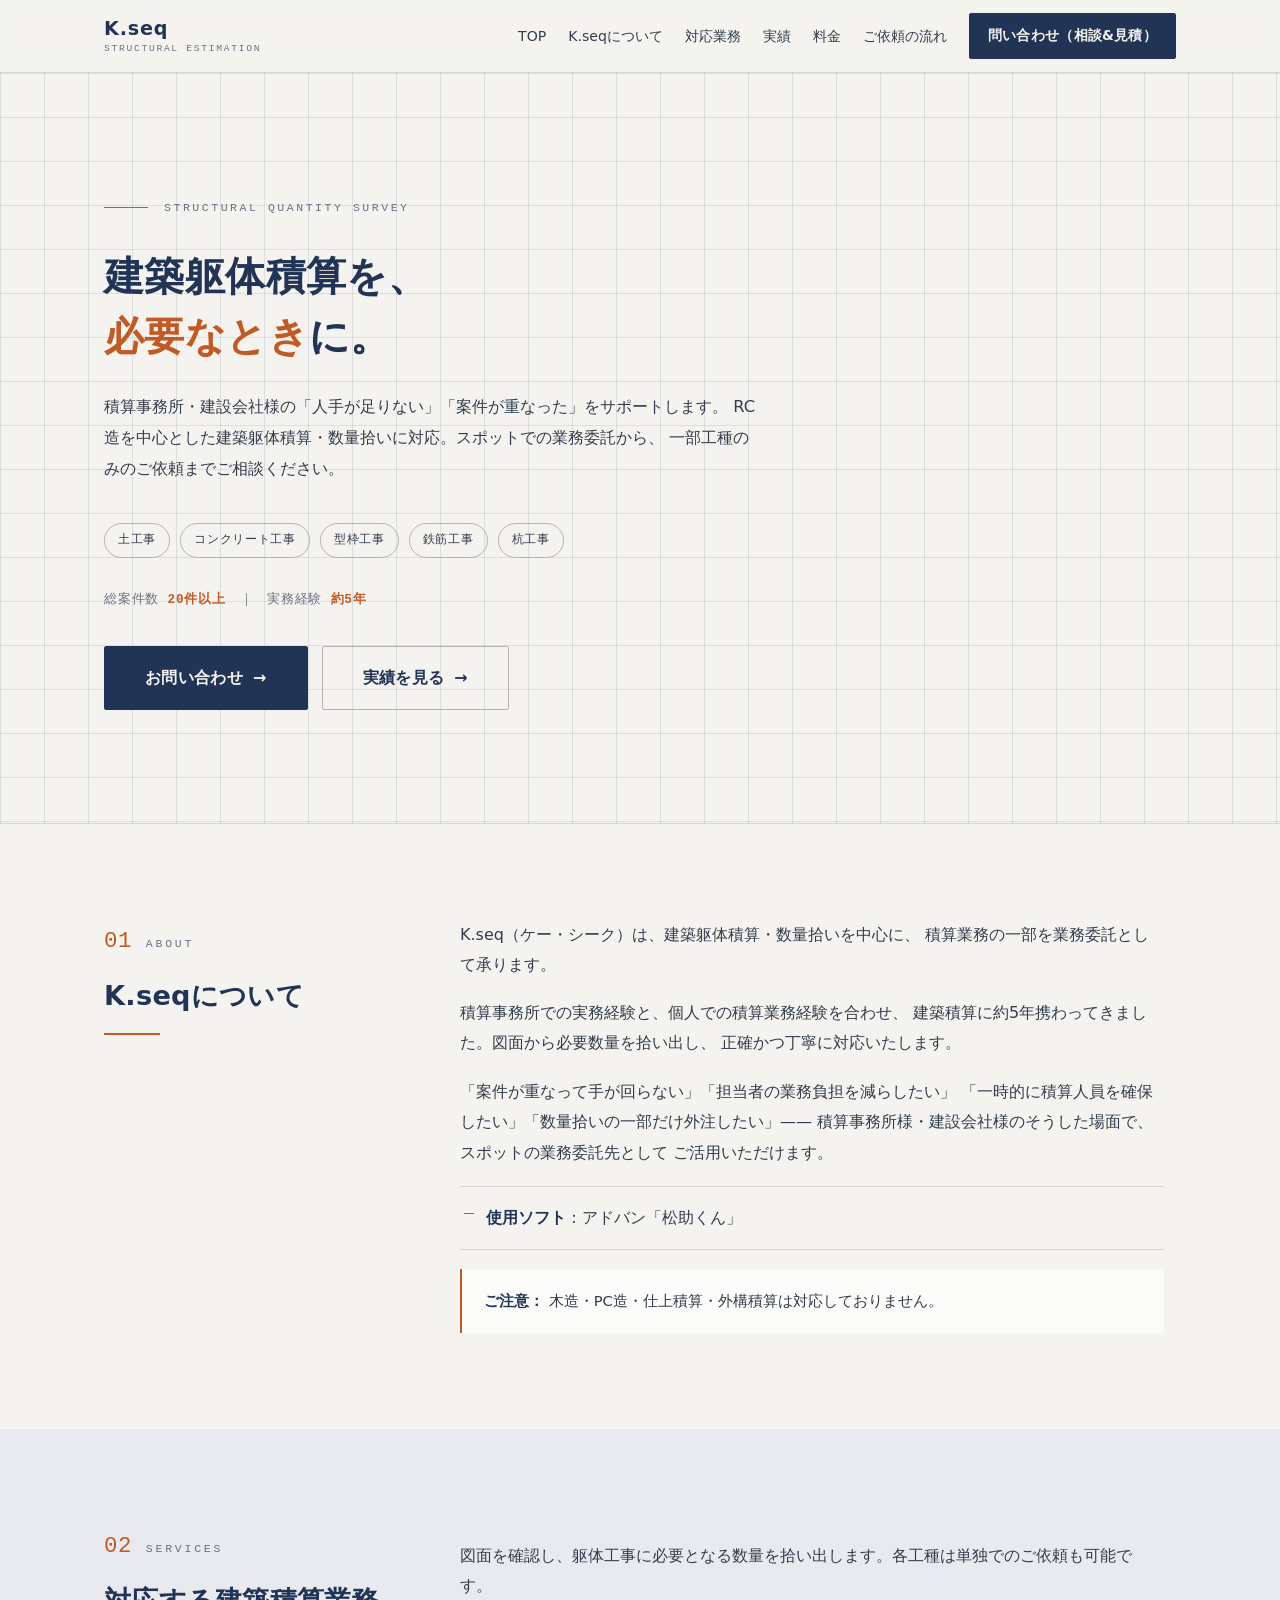
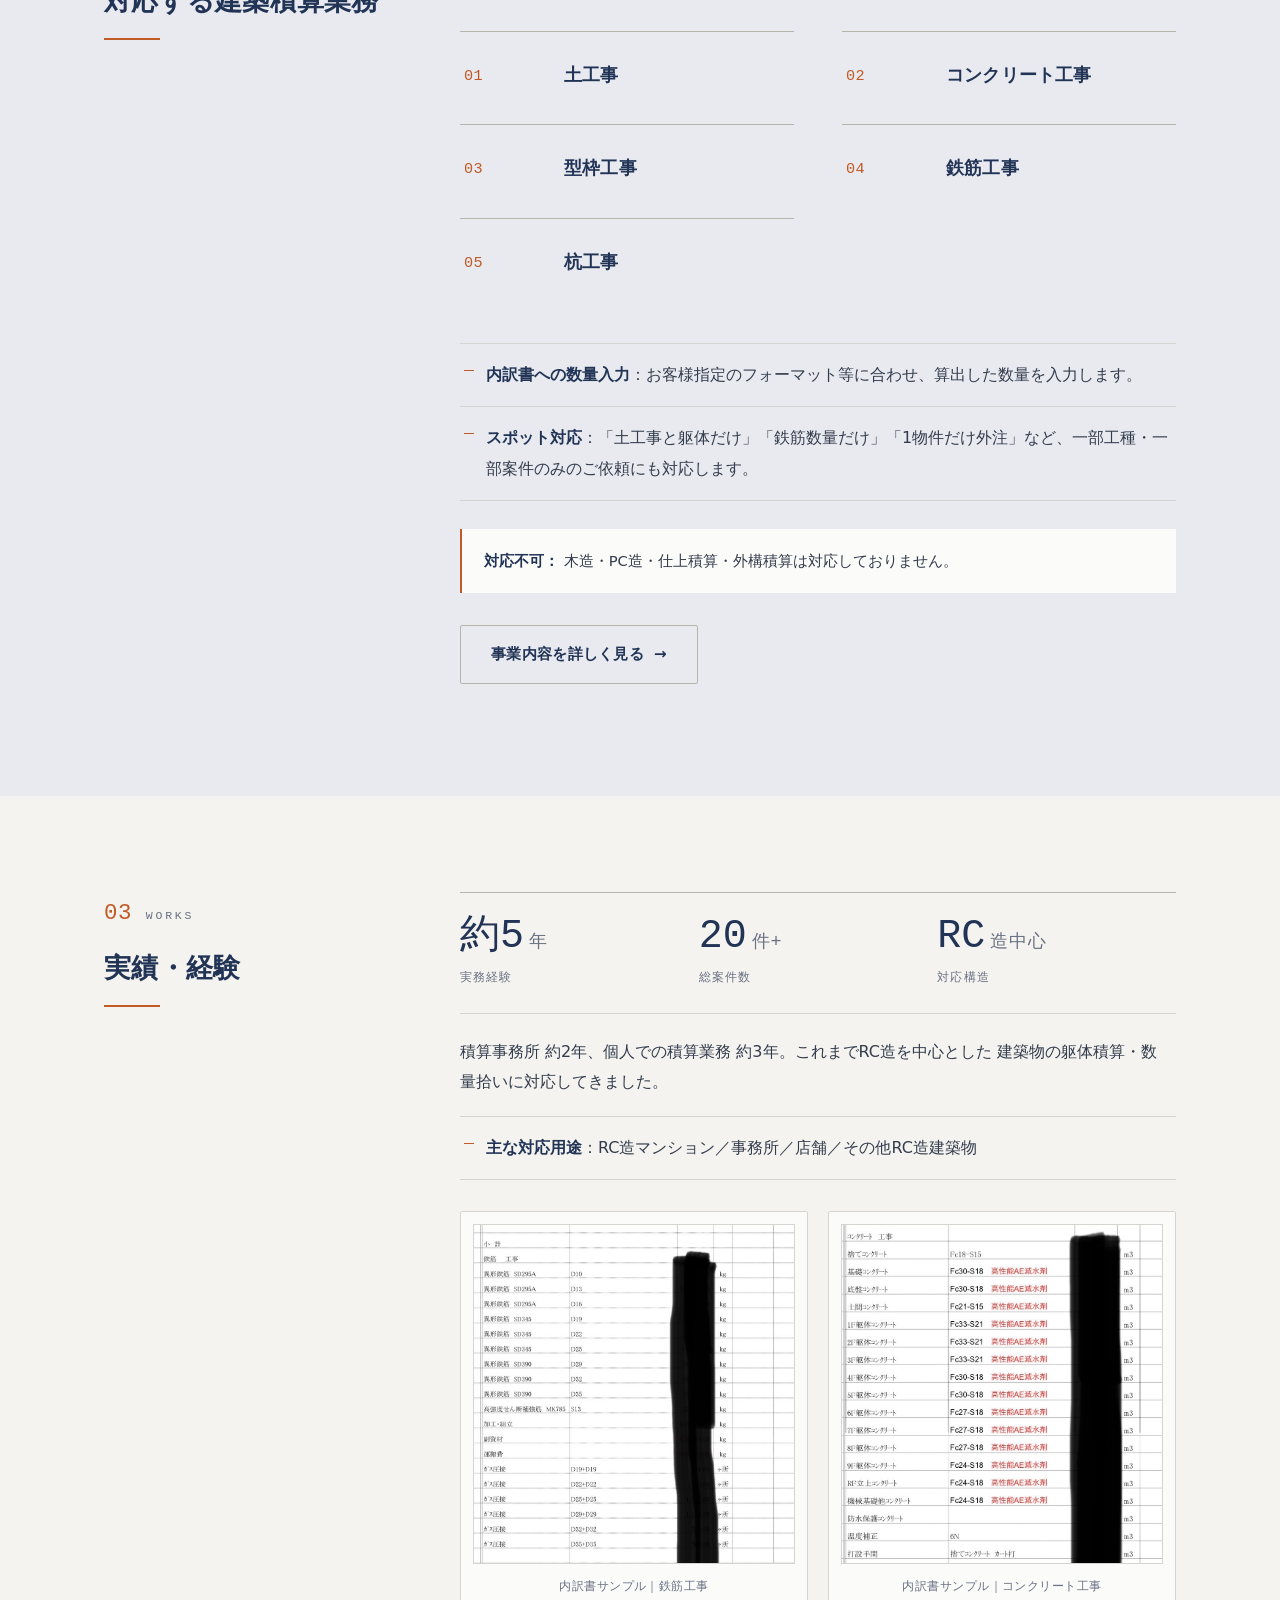
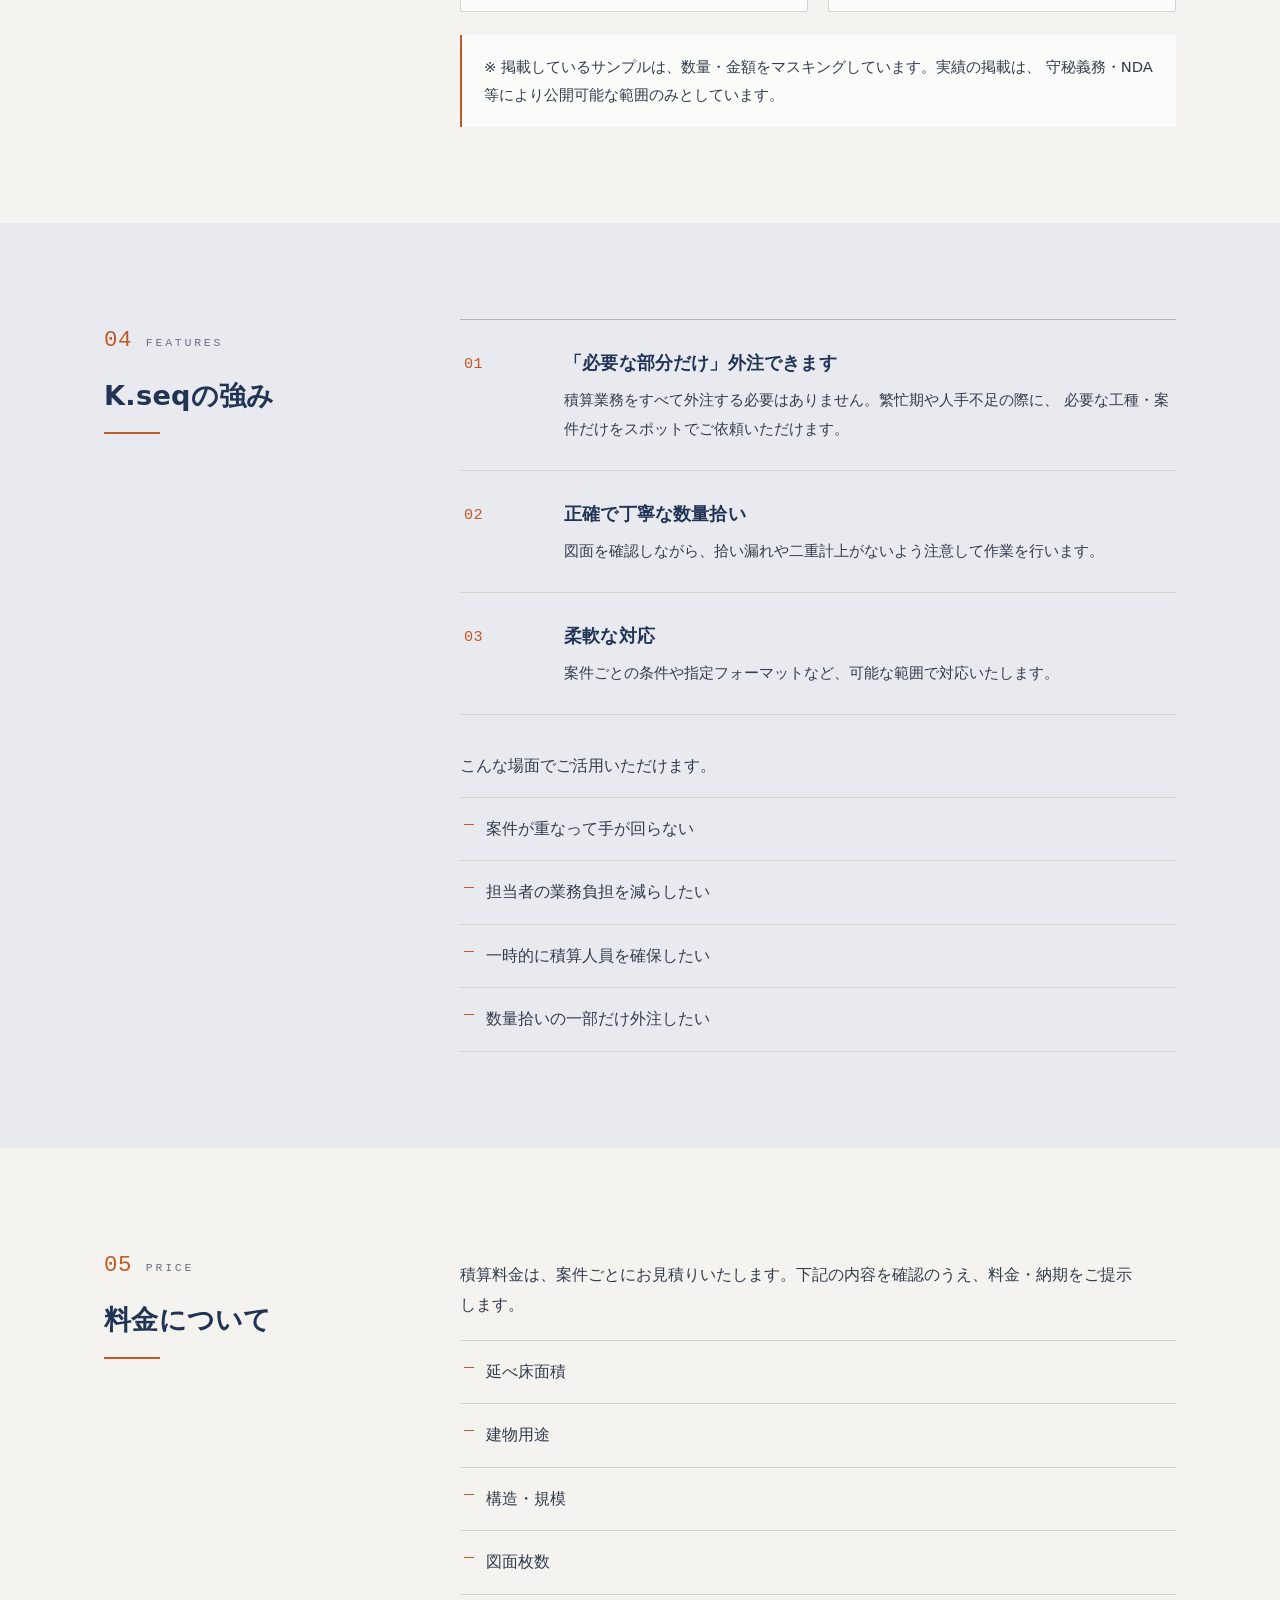
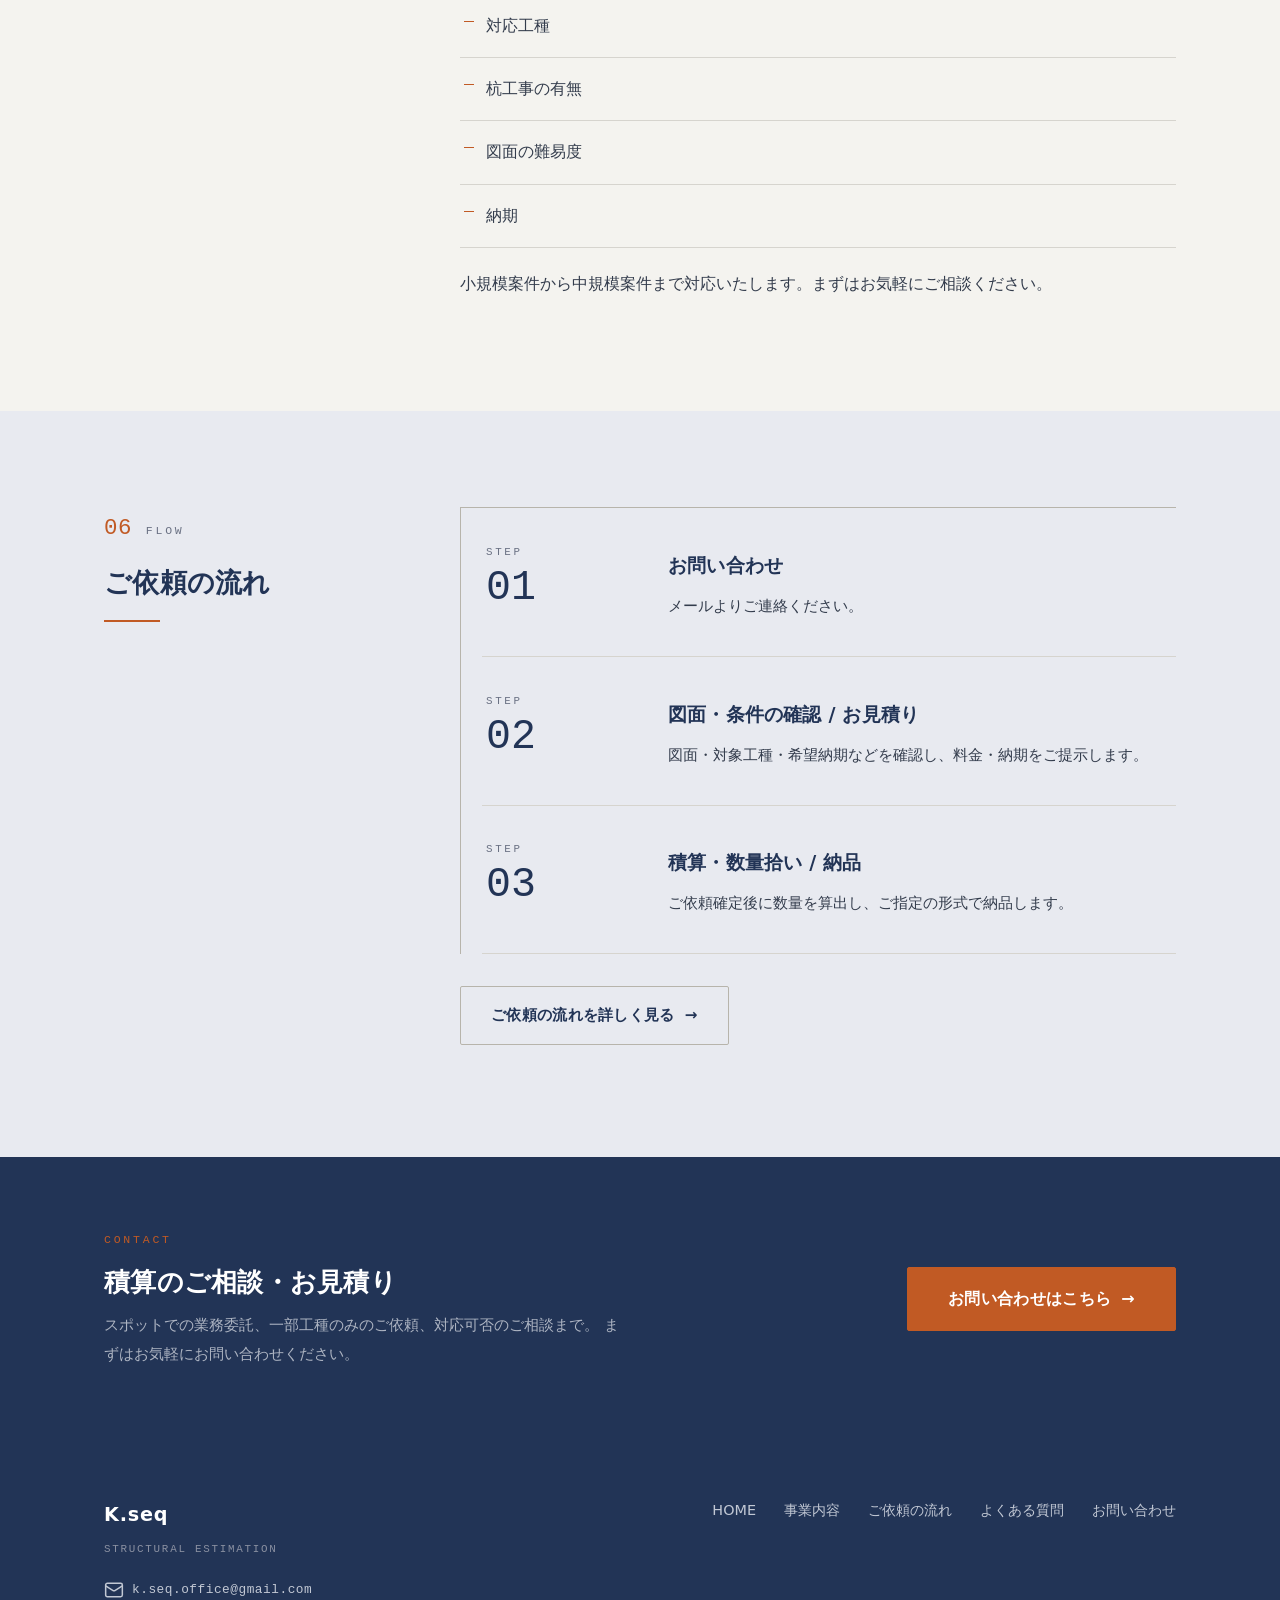
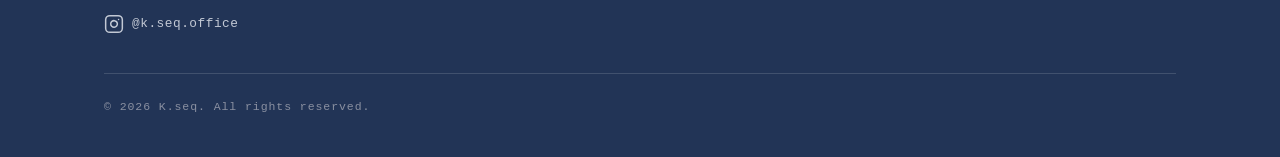
==== commit 0914f96a: "実コンテンツ（プロフィール・実績・料金・FAQ・内訳書サンプル）を反映 【トップページ全面刷新（index.html）】 - ヒーローを新コピーに（建築躯体積算を、必要なときに。＋工種タグ＋   総案" ====
--- a/index.html
+++ b/index.html
@@ -5,8 +5,8 @@
   <meta name="viewport" content="width=device-width, initial-scale=1.0">
 
   <!-- ▼ SEO：ページごとに書き換えてください ------------------ -->
-  <title>K.seq｜個人の建築構造積算（業務委託）</title>
-  <meta name="description" content="K.seq は、個人で建築構造積算を業務委託により請け負っています。建築積算基準に沿って数量を算出し、所定の内訳書への転記から独自の内訳書の作成までを承ります。">
+  <title>K.seq｜建築躯体積算・数量拾い（業務委託・スポット対応）</title>
+  <meta name="description" content="RC造を中心とした建築躯体積算・数量拾いを業務委託で承ります。積算事務所・建設会社様の繁忙期・人手不足をスポットでサポート。土・コンクリート・型枠・鉄筋・杭。実務経験約5年／総案件数20件以上。">
   <!-- ▲ ------------------------------------------------------- -->
 
   <!-- ファビコン -->
@@ -15,8 +15,8 @@
   <!-- OGP / Twitter（SNS共有時のプレビュー） -->
   <meta property="og:type" content="website">
   <meta property="og:site_name" content="K.seq">
-  <meta property="og:title" content="K.seq｜個人の建築構造積算（業務委託）">
-  <meta property="og:description" content="個人で建築構造積算を業務委託により請け負っています。建築積算基準に沿って数量を算出し、所定の内訳書への転記から独自の内訳書の作成までを承ります。">
+  <meta property="og:title" content="K.seq｜建築躯体積算・数量拾い（業務委託・スポット対応）">
+  <meta property="og:description" content="RC造を中心とした建築躯体積算・数量拾いを業務委託で。積算事務所・建設会社様の繁忙期・人手不足をスポットでサポート。実務経験約5年／総案件数20件以上。">
   <meta property="og:url" content="https://amekw310-debug.github.io/estimation-site/">
   <meta property="og:image" content="https://amekw310-debug.github.io/estimation-site/assets/img/ogp.png">
   <meta name="twitter:card" content="summary_large_image">
@@ -27,32 +27,29 @@
 </head>
 <body>
 
-  <!-- 本文へスキップ（キーボード操作向け・アクセシビリティ） -->
   <a class="skip-link" href="#main">本文へスキップ</a>
 
   <!-- =========================================================
-       共通ヘッダー（4ページ共通。編集時は全ページ揃えてください）
+       共通ヘッダー（全ページ共通。編集時は全ページ揃えてください）
        ========================================================= -->
   <header class="site-header">
     <div class="container site-header__inner">
-      <!-- サイト名（屋号） -->
       <a class="site-logo" href="index.html">
         <b>K.seq</b>
         <small>Structural Estimation</small>
       </a>
 
-      <!-- ハンバーガーボタン（スマホ表示時のみ出ます） -->
       <button class="nav-toggle" aria-expanded="false" aria-controls="global-nav" aria-label="メニューを開閉">
         <span class="nav-toggle__bar" aria-hidden="true"></span>
       </button>
 
-      <!-- グローバルナビ -->
       <nav class="global-nav" id="global-nav" aria-label="メインナビゲーション">
         <ul class="global-nav__list">
           <li class="global-nav__item"><a class="global-nav__link" href="index.html#top">TOP</a></li>
           <li class="global-nav__item"><a class="global-nav__link" href="index.html#about">K.seqについて</a></li>
-          <li class="global-nav__item"><a class="global-nav__link" href="index.html#structure">対応する躯体工事</a></li>
-          <li class="global-nav__item"><a class="global-nav__link" href="index.html#target">こんな方に</a></li>
+          <li class="global-nav__item"><a class="global-nav__link" href="index.html#structure">対応業務</a></li>
+          <li class="global-nav__item"><a class="global-nav__link" href="index.html#works">実績</a></li>
+          <li class="global-nav__item"><a class="global-nav__link" href="index.html#price">料金</a></li>
           <li class="global-nav__item"><a class="global-nav__link" href="index.html#flow">ご依頼の流れ</a></li>
           <li class="global-nav__item global-nav__item--cta"><a class="btn btn--nav-cta" href="index.html#contact">問い合わせ（相談&amp;見積）</a></li>
         </ul>
@@ -63,29 +60,35 @@
   <main id="main">
 
     <!-- =======================================================
-         メインビジュアル（ヒーロー・図面グリッド背景）
+         メインビジュアル（ヒーロー）
          ======================================================= -->
     <section class="hero grid-bg" id="top">
       <div class="container hero__inner" data-stagger>
-        <p class="hero__eyebrow eyebrow reveal">Structural Cost Estimation</p>
+        <p class="hero__eyebrow eyebrow reveal">Structural Quantity Survey</p>
         <h1 class="hero__title reveal">
-          建築構造積算を、<br>
-          <span class="accent">業務委託</span>でお引き受けします。
+          建築躯体積算を、<br>
+          <span class="accent">必要なとき</span>に。
         </h1>
         <p class="hero__text reveal">
-          建築積算基準に沿って数量を算出し、所定の内訳書への転記から、
-          独自の内訳書の作成までを承ります。個人ならではの、丁寧で
-          柔軟な対応を大切にしています。
+          積算事務所・建設会社様の「人手が足りない」「案件が重なった」をサポートします。
+          RC造を中心とした建築躯体積算・数量拾いに対応。スポットでの業務委託から、
+          一部工種のみのご依頼までご相談ください。
+        </p>
+        <div class="hero__tags reveal">
+          <span>土工事</span><span>コンクリート工事</span><span>型枠工事</span><span>鉄筋工事</span><span>杭工事</span>
+        </div>
+        <p class="hero__proof reveal">
+          総案件数 <strong>20件以上</strong>　｜　実務経験 <strong>約5年</strong>
         </p>
         <div class="hero__actions reveal">
-          <a class="btn btn--primary btn--lg" href="contact.html">お問い合わせ</a>
-          <a class="btn btn--outline btn--lg btn--arrow" href="services.html">事業内容を見る</a>
-        </div>
-      </div>
-    </section>
-
-    <!-- =======================================================
-         01 ABOUT — K.seqについて
+          <a class="btn btn--primary btn--lg btn--arrow" href="contact.html">お問い合わせ</a>
+          <a class="btn btn--outline btn--lg btn--arrow" href="index.html#works">実績を見る</a>
+        </div>
+      </div>
+    </section>
+
+    <!-- =======================================================
+         01 ABOUT — K.seqについて（プロフィール）
          ======================================================= -->
     <section class="section" id="about">
       <div class="container split">
@@ -99,20 +102,33 @@
         </div>
         <div class="prose" data-stagger>
           <p class="reveal">
-            K.seq は、個人で建築構造積算を業務委託により請け負っております。
-            図面や仕様書をもとに建築積算基準に沿って数量を算出し、
-            所定の内訳書への転記から、独自の内訳書の作成までを承ります。
+            K.seq（ケー・シーク）は、建築躯体積算・数量拾いを中心に、
+            積算業務の一部を業務委託として承ります。
           </p>
           <p class="reveal">
-            繁忙期のスポット対応や、一部工種のみのご依頼にも柔軟に対応します。
-            迅速かつ丁寧な仕事で、末長くお付き合いいただける関係を目指します。
-          </p>
-        </div>
-      </div>
-    </section>
-
-    <!-- =======================================================
-         02 SERVICES — 対応する躯体工事
+            積算事務所での実務経験と、個人での積算業務経験を合わせ、
+            建築積算に約5年携わってきました。図面から必要数量を拾い出し、
+            正確かつ丁寧に対応いたします。
+          </p>
+          <p class="reveal">
+            「案件が重なって手が回らない」「担当者の業務負担を減らしたい」
+            「一時的に積算人員を確保したい」「数量拾いの一部だけ外注したい」——
+            積算事務所様・建設会社様のそうした場面で、スポットの業務委託先として
+            ご活用いただけます。
+          </p>
+          <ul class="point reveal" style="margin-top:8px">
+            <li><strong>使用ソフト</strong>：アドバン「松助くん」</li>
+          </ul>
+          <div class="note reveal">
+            <strong>ご注意：</strong>
+            木造・PC造・仕上積算・外構積算は対応しておりません。
+          </div>
+        </div>
+      </div>
+    </section>
+
+    <!-- =======================================================
+         02 SERVICES — 対応する建築積算業務
          ======================================================= -->
     <section class="section section--alt" id="structure">
       <div class="container split">
@@ -126,42 +142,39 @@
         </div>
         <div>
           <p class="lead reveal">
-            躯体工事の数量拾い出しに対応します。各工種は単独でのご依頼も可能です。
-          </p>
-          <ul class="spec spec--cols" data-stagger style="margin-top:32px">
+            図面を確認し、躯体工事に必要となる数量を拾い出します。各工種は単独でのご依頼も可能です。
+          </p>
+          <ul class="spec spec--cols" data-stagger style="margin-top:30px">
             <li class="spec__item reveal">
               <span class="spec__no">01</span>
-              <div class="spec__body">
-                <h3 class="spec__title">土工事</h3>
-                <p class="spec__text">根切り・埋戻し・残土などの数量を拾い出します。単独依頼も可。</p>
-              </div>
+              <div class="spec__body"><h3 class="spec__title">土工事</h3></div>
             </li>
             <li class="spec__item reveal">
               <span class="spec__no">02</span>
-              <div class="spec__body">
-                <h3 class="spec__title">コンクリート工事</h3>
-                <p class="spec__text">各部位のコンクリート数量を拾い出します。単独依頼も可。</p>
-              </div>
+              <div class="spec__body"><h3 class="spec__title">コンクリート工事</h3></div>
             </li>
             <li class="spec__item reveal">
               <span class="spec__no">03</span>
-              <div class="spec__body">
-                <h3 class="spec__title">型枠工事</h3>
-                <p class="spec__text">型枠の数量を建築積算基準に沿って拾い出します。</p>
-              </div>
+              <div class="spec__body"><h3 class="spec__title">型枠工事</h3></div>
             </li>
             <li class="spec__item reveal">
               <span class="spec__no">04</span>
-              <div class="spec__body">
-                <h3 class="spec__title">鉄筋工事</h3>
-                <p class="spec__text">鉄筋の数量を拾い出します。単独依頼も可。</p>
-              </div>
-            </li>
+              <div class="spec__body"><h3 class="spec__title">鉄筋工事</h3></div>
+            </li>
+            <li class="spec__item reveal">
+              <span class="spec__no">05</span>
+              <div class="spec__body"><h3 class="spec__title">杭工事</h3></div>
+            </li>
+          </ul>
+
+          <ul class="point reveal" style="margin-top:32px">
+            <li><strong>内訳書への数量入力</strong>：お客様指定のフォーマット等に合わせ、算出した数量を入力します。</li>
+            <li><strong>スポット対応</strong>：「土工事と躯体だけ」「鉄筋数量だけ」「1物件だけ外注」など、一部工種・一部案件のみのご依頼にも対応します。</li>
           </ul>
 
           <div class="note reveal" style="margin-top:28px">
-            <strong>対応不可の工種：</strong>
-            仮設工事・鉄骨工事・仕上工事・設備工事は対応しておりません。
+            <strong>対応不可：</strong>
+            木造・PC造・仕上積算・外構積算は対応しておりません。
           </div>
 
           <p class="reveal" style="margin-top:32px">
@@ -172,16 +185,75 @@
     </section>
 
     <!-- =======================================================
-         03 FEATURES — こんな方に
-         ======================================================= -->
-    <section class="section" id="target">
+         03 WORKS — 実績・経験
+         ======================================================= -->
+    <section class="section" id="works">
       <div class="container split">
         <div class="sec-head" data-stagger>
           <span class="sec-head__label reveal">
             <span class="sec-head__no">03</span>
+            <span class="sec-head__en">Works</span>
+          </span>
+          <h2 class="sec-head__ja reveal">実績・経験</h2>
+          <span class="sec-head__rule" aria-hidden="true"></span>
+        </div>
+        <div>
+          <div class="stat-row reveal">
+            <div class="stat">
+              <div class="stat__num">約5<span class="u">年</span></div>
+              <div class="stat__label">実務経験</div>
+            </div>
+            <div class="stat">
+              <div class="stat__num">20<span class="u">件+</span></div>
+              <div class="stat__label">総案件数</div>
+            </div>
+            <div class="stat">
+              <div class="stat__num">RC<span class="u">造中心</span></div>
+              <div class="stat__label">対応構造</div>
+            </div>
+          </div>
+
+          <div class="prose reveal" style="margin-top:24px">
+            <p>
+              積算事務所 約2年、個人での積算業務 約3年。これまでRC造を中心とした
+              建築物の躯体積算・数量拾いに対応してきました。
+            </p>
+          </div>
+
+          <ul class="point reveal">
+            <li><strong>主な対応用途</strong>：RC造マンション／事務所／店舗／その他RC造建築物</li>
+          </ul>
+
+          <div class="samples reveal">
+            <figure class="sample">
+              <img class="sample__img" src="assets/img/sample-rebar.jpg" alt="内訳書サンプル（鉄筋工事）。数量・金額はマスキングしています。" loading="lazy">
+              <figcaption>内訳書サンプル｜鉄筋工事</figcaption>
+            </figure>
+            <figure class="sample">
+              <img class="sample__img" src="assets/img/sample-concrete.jpg" alt="内訳書サンプル（コンクリート工事）。数量・金額はマスキングしています。" loading="lazy">
+              <figcaption>内訳書サンプル｜コンクリート工事</figcaption>
+            </figure>
+          </div>
+
+          <div class="note reveal" style="margin-top:24px">
+            ※ 掲載しているサンプルは、数量・金額をマスキングしています。実績の掲載は、
+            守秘義務・NDA等により公開可能な範囲のみとしています。
+          </div>
+        </div>
+      </div>
+    </section>
+
+    <!-- =======================================================
+         04 FEATURES — K.seqの強み
+         ======================================================= -->
+    <section class="section section--alt" id="target">
+      <div class="container split">
+        <div class="sec-head" data-stagger>
+          <span class="sec-head__label reveal">
+            <span class="sec-head__no">04</span>
             <span class="sec-head__en">Features</span>
           </span>
-          <h2 class="sec-head__ja reveal">こんな方に</h2>
+          <h2 class="sec-head__ja reveal">K.seqの強み</h2>
           <span class="sec-head__rule" aria-hidden="true"></span>
         </div>
         <div>
@@ -189,46 +261,86 @@
             <li class="spec__item reveal">
               <span class="spec__no"></span>
               <div class="spec__body">
-                <h3 class="spec__title">躯体だけ頼みたい方</h3>
+                <h3 class="spec__title">「必要な部分だけ」外注できます</h3>
                 <p class="spec__text">
-                  「忙しいので仕上げはこちらで拾う。躯体だけお願いしたい」——
-                  そんなお困りごとに、躯体の数量拾い出しでお応えします。
+                  積算業務をすべて外注する必要はありません。繁忙期や人手不足の際に、
+                  必要な工種・案件だけをスポットでご依頼いただけます。
                 </p>
               </div>
             </li>
             <li class="spec__item reveal">
               <span class="spec__no"></span>
               <div class="spec__body">
-                <h3 class="spec__title">コストを抑えたい方</h3>
+                <h3 class="spec__title">正確で丁寧な数量拾い</h3>
                 <p class="spec__text">
-                  積算事務所に依頼するより、お安く数量積算いたします。
-                  繁忙期のスポット対応にもご活用ください。
+                  図面を確認しながら、拾い漏れや二重計上がないよう注意して作業を行います。
                 </p>
               </div>
             </li>
             <li class="spec__item reveal">
               <span class="spec__no"></span>
               <div class="spec__body">
-                <h3 class="spec__title">迅速・丁寧な対応を求める方</h3>
+                <h3 class="spec__title">柔軟な対応</h3>
                 <p class="spec__text">
-                  今後末長くお付き合いできるよう、迅速かつ丁寧に対応します。
-                  早急なご依頼にもできる限りお応えします。
+                  案件ごとの条件や指定フォーマットなど、可能な範囲で対応いたします。
                 </p>
               </div>
             </li>
           </ul>
-        </div>
-      </div>
-    </section>
-
-    <!-- =======================================================
-         04 FLOW — ご依頼の流れ（概要）
+
+          <p class="lead reveal" style="margin-top:36px">こんな場面でご活用いただけます。</p>
+          <ul class="point reveal">
+            <li>案件が重なって手が回らない</li>
+            <li>担当者の業務負担を減らしたい</li>
+            <li>一時的に積算人員を確保したい</li>
+            <li>数量拾いの一部だけ外注したい</li>
+          </ul>
+        </div>
+      </div>
+    </section>
+
+    <!-- =======================================================
+         05 PRICE — 料金について
+         ======================================================= -->
+    <section class="section" id="price">
+      <div class="container split">
+        <div class="sec-head" data-stagger>
+          <span class="sec-head__label reveal">
+            <span class="sec-head__no">05</span>
+            <span class="sec-head__en">Price</span>
+          </span>
+          <h2 class="sec-head__ja reveal">料金について</h2>
+          <span class="sec-head__rule" aria-hidden="true"></span>
+        </div>
+        <div>
+          <p class="lead reveal">
+            積算料金は、案件ごとにお見積りいたします。下記の内容を確認のうえ、料金・納期をご提示します。
+          </p>
+          <ul class="point reveal" style="margin-top:20px">
+            <li>延べ床面積</li>
+            <li>建物用途</li>
+            <li>構造・規模</li>
+            <li>図面枚数</li>
+            <li>対応工種</li>
+            <li>杭工事の有無</li>
+            <li>図面の難易度</li>
+            <li>納期</li>
+          </ul>
+          <p class="prose reveal" style="margin-top:20px">
+            小規模案件から中規模案件まで対応いたします。まずはお気軽にご相談ください。
+          </p>
+        </div>
+      </div>
+    </section>
+
+    <!-- =======================================================
+         06 FLOW — ご依頼の流れ（概要）
          ======================================================= -->
     <section class="section section--alt" id="flow">
       <div class="container split">
         <div class="sec-head" data-stagger>
           <span class="sec-head__label reveal">
-            <span class="sec-head__no">04</span>
+            <span class="sec-head__no">06</span>
             <span class="sec-head__en">Flow</span>
           </span>
           <h2 class="sec-head__ja reveal">ご依頼の流れ</h2>
@@ -243,7 +355,7 @@
               </span>
               <div class="flow__body">
                 <h3 class="flow__title">お問い合わせ</h3>
-                <p class="flow__text">お問い合わせフォームよりご連絡ください。</p>
+                <p class="flow__text">メールよりご連絡ください。</p>
               </div>
             </li>
             <li class="flow__item reveal">
@@ -252,8 +364,8 @@
                 <span class="flow__no"></span>
               </span>
               <div class="flow__body">
-                <h3 class="flow__title">内容・図面の確認 / お見積もり</h3>
-                <p class="flow__text">ご依頼内容と図面を確認し、お見積もりをご提示します。</p>
+                <h3 class="flow__title">図面・条件の確認 / お見積り</h3>
+                <p class="flow__text">図面・対象工種・希望納期などを確認し、料金・納期をご提示します。</p>
               </div>
             </li>
             <li class="flow__item reveal">
@@ -262,8 +374,8 @@
                 <span class="flow__no"></span>
               </span>
               <div class="flow__body">
-                <h3 class="flow__title">数量算出・納品</h3>
-                <p class="flow__text">正式なご依頼後に数量を算出し、内訳書と添付書類を納品します。</p>
+                <h3 class="flow__title">積算・数量拾い / 納品</h3>
+                <p class="flow__text">ご依頼確定後に数量を算出し、ご指定の形式で納品します。</p>
               </div>
             </li>
           </ol>
@@ -281,10 +393,10 @@
       <div class="container cta__inner" data-stagger>
         <div class="reveal">
           <p class="cta__eyebrow">Contact</p>
-          <h2 class="cta__title">積算のご相談・お見積もり</h2>
+          <h2 class="cta__title">積算のご相談・お見積り</h2>
           <p class="cta__text">
-            ご依頼のご検討・ご相談など、お気軽にお問い合わせください。
-            早急な対応もできますので、まずはご連絡ください。
+            スポットでの業務委託、一部工種のみのご依頼、対応可否のご相談まで。
+            まずはお気軽にお問い合わせください。
           </p>
         </div>
         <div class="cta__actions reveal">
@@ -296,7 +408,7 @@
   </main>
 
   <!-- =========================================================
-       共通フッター（4ページ共通）
+       共通フッター（全ページ共通）
        ========================================================= -->
   <footer class="site-footer">
     <div class="container">
@@ -325,6 +437,7 @@
             <li><a href="index.html">HOME</a></li>
             <li><a href="services.html">事業内容</a></li>
             <li><a href="flow.html">ご依頼の流れ</a></li>
+            <li><a href="faq.html">よくある質問</a></li>
             <li><a href="contact.html">お問い合わせ</a></li>
           </ul>
         </nav>
--- a/css/style.css
+++ b/css/style.css
@@ -1140,3 +1140,152 @@
   .js-anim .sec-head__rule { transform: scaleX(1) !important; }
   .js-anim .flow::before { transform: scaleY(1) !important; }
 }
+
+/* =============================================================
+   13. コンテンツ追加パーツ（実績・料金・FAQ・サンプル画像）
+   ============================================================= */
+
+/* ヒーローの補足（実績の数値ライン） */
+.hero__proof {
+  margin: 22px 0 34px;
+  font-family: var(--font-mono);
+  font-size: 0.8rem;
+  letter-spacing: 0.06em;
+  color: var(--muted);
+}
+.hero__proof strong { color: var(--accent); font-weight: 700; }
+
+/* ヒーローのタグ（工種の帯） */
+.hero__tags {
+  display: flex;
+  flex-wrap: wrap;
+  gap: 8px 10px;
+  margin: 0 0 30px;
+}
+.hero__tags span {
+  font-family: var(--font-mono);
+  font-size: 0.74rem;
+  letter-spacing: 0.06em;
+  color: var(--ink-2);
+  border: 1px solid var(--line-2);
+  border-radius: 999px;
+  padding: 5px 13px;
+}
+
+/* --- 実績の数値タイル --- */
+.stat-row {
+  display: grid;
+  grid-template-columns: repeat(3, 1fr);
+  border-top: 1px solid var(--line-2);
+  margin: 0 0 8px;
+}
+.stat {
+  padding: 24px 12px 24px 0;
+  border-bottom: 1px solid var(--line);
+}
+.stat__num {
+  font-family: var(--font-mono);
+  font-size: clamp(1.8rem, 1.2rem + 2vw, 2.5rem);
+  line-height: 1;
+  color: var(--ink);
+}
+.stat__num .u {
+  font-size: 0.46em;
+  color: var(--muted);
+  margin-left: 5px;
+  letter-spacing: 0.04em;
+}
+.stat__label {
+  margin-top: 10px;
+  font-family: var(--font-mono);
+  font-size: 0.72rem;
+  letter-spacing: 0.1em;
+  text-transform: uppercase;
+  color: var(--muted);
+}
+
+/* --- 内訳書サンプル画像 --- */
+.samples {
+  display: grid;
+  grid-template-columns: repeat(2, 1fr);
+  gap: 20px;
+  margin-top: 30px;
+}
+.sample {
+  margin: 0;
+  background: var(--surface);
+  border: 1px solid var(--line);
+  border-radius: var(--radius);
+  padding: 12px;
+}
+.sample__img {
+  width: 100%;
+  height: 340px;
+  object-fit: cover;
+  object-position: top center;
+  display: block;
+  border: 1px solid var(--line);
+  background: #fff;
+}
+.sample figcaption {
+  margin-top: 12px;
+  font-family: var(--font-mono);
+  font-size: 0.74rem;
+  letter-spacing: 0.04em;
+  color: var(--muted);
+  text-align: center;
+}
+
+/* --- FAQ（ネイティブ details アコーディオン） --- */
+.faq {
+  border-top: 1px solid var(--line-2);
+  max-width: 780px;
+}
+.faq__item { border-bottom: 1px solid var(--line); }
+.faq__item > summary {
+  list-style: none;
+  cursor: pointer;
+  position: relative;
+  padding: 20px 42px 20px 4px;
+  font-size: 1rem;
+  font-weight: 700;
+  color: var(--ink);
+}
+.faq__item > summary::-webkit-details-marker { display: none; }
+.faq__item > summary::before {
+  content: "Q";
+  font-family: var(--font-mono);
+  color: var(--accent);
+  margin-right: 12px;
+}
+.faq__item > summary::after {
+  content: "";
+  position: absolute;
+  right: 10px; top: 50%;
+  width: 12px; height: 12px;
+  margin-top: -6px;
+  background:
+    linear-gradient(var(--muted), var(--muted)) center/12px 1.5px no-repeat,
+    linear-gradient(var(--muted), var(--muted)) center/1.5px 12px no-repeat;
+  transition: transform 0.2s ease;
+}
+/* 開いている時は「−」（横線のみ） */
+.faq__item[open] > summary::after {
+  background: linear-gradient(var(--muted), var(--muted)) center/12px 1.5px no-repeat;
+}
+.faq__body {
+  padding: 0 4px 22px 28px;
+  color: var(--ink-2);
+  font-size: 0.95rem;
+}
+.faq__body p { margin: 0; }
+
+@media (max-width: 640px) {
+  .samples { grid-template-columns: 1fr; }
+  .sample__img { height: 300px; }
+}
+@media (max-width: 480px) {
+  .stat-row { grid-template-columns: 1fr; }
+  .stat { padding: 18px 0; }
+  .sample__img { height: 260px; }
+}
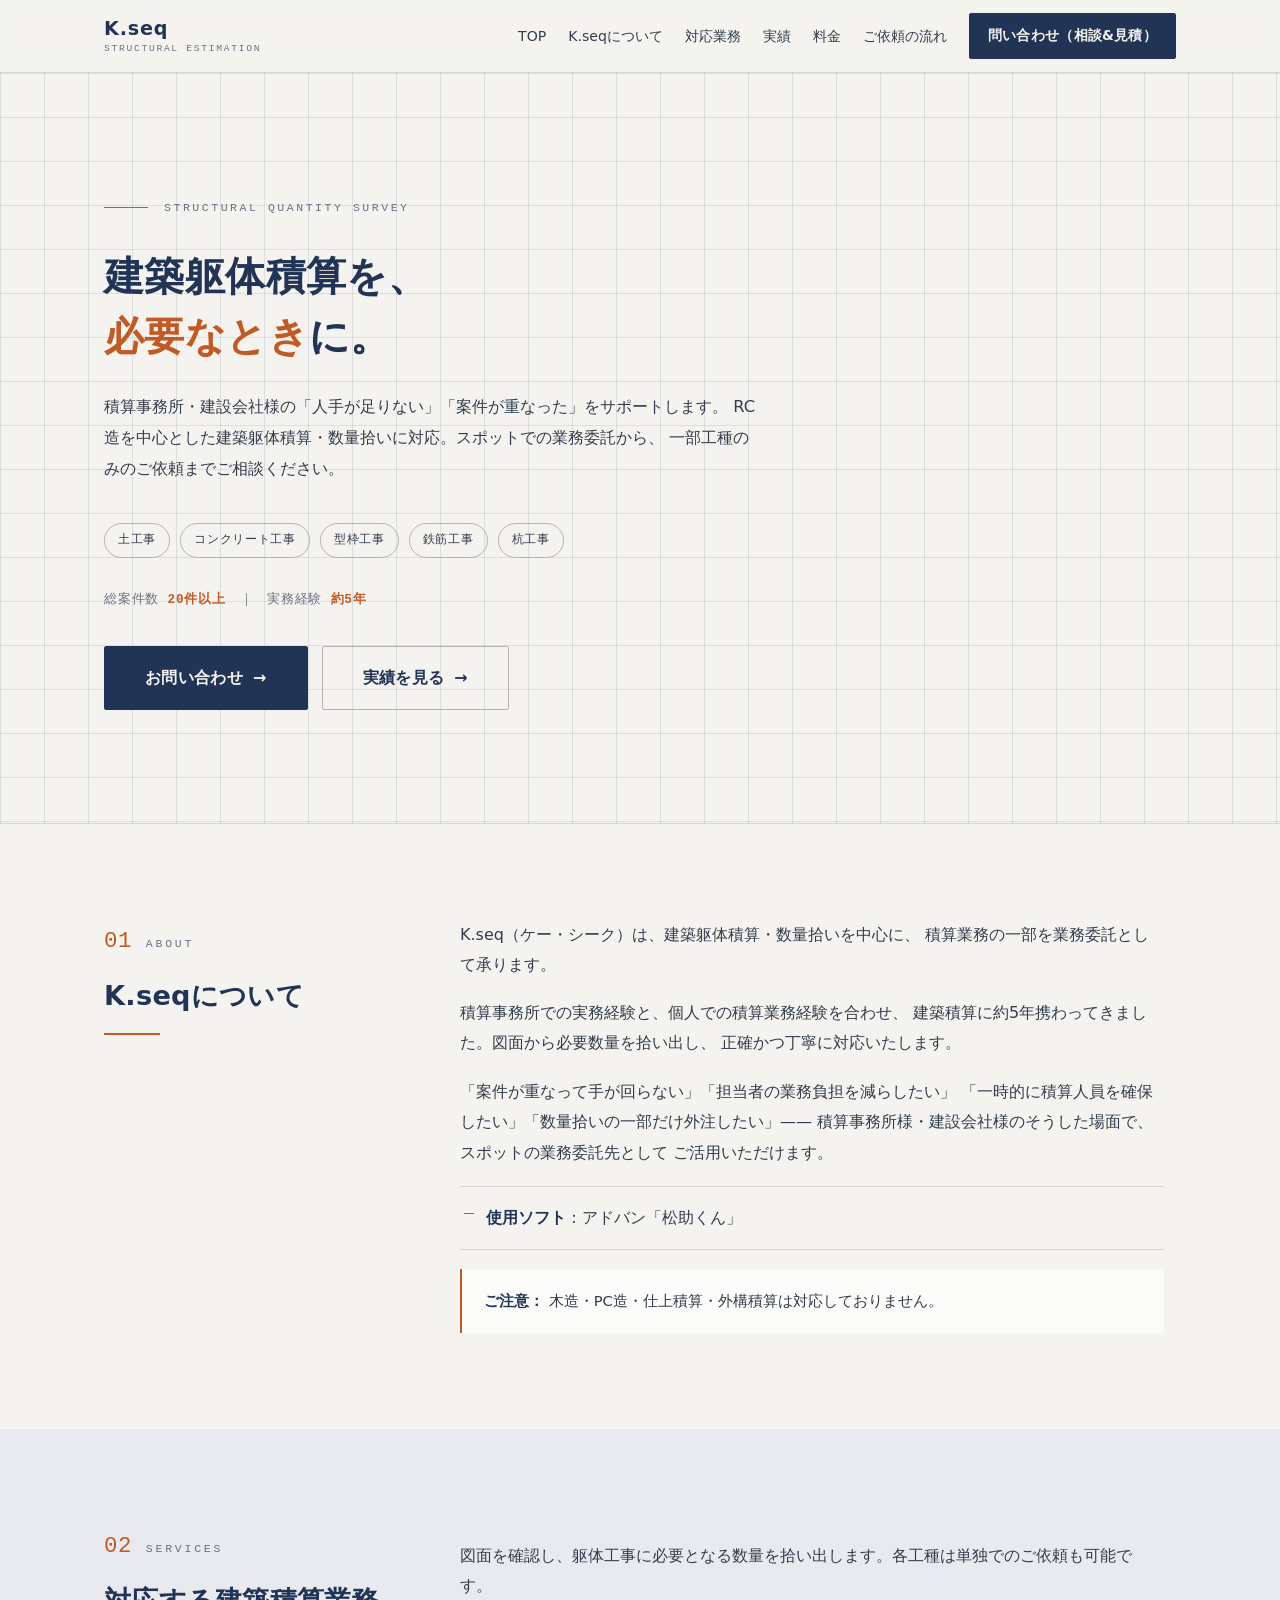
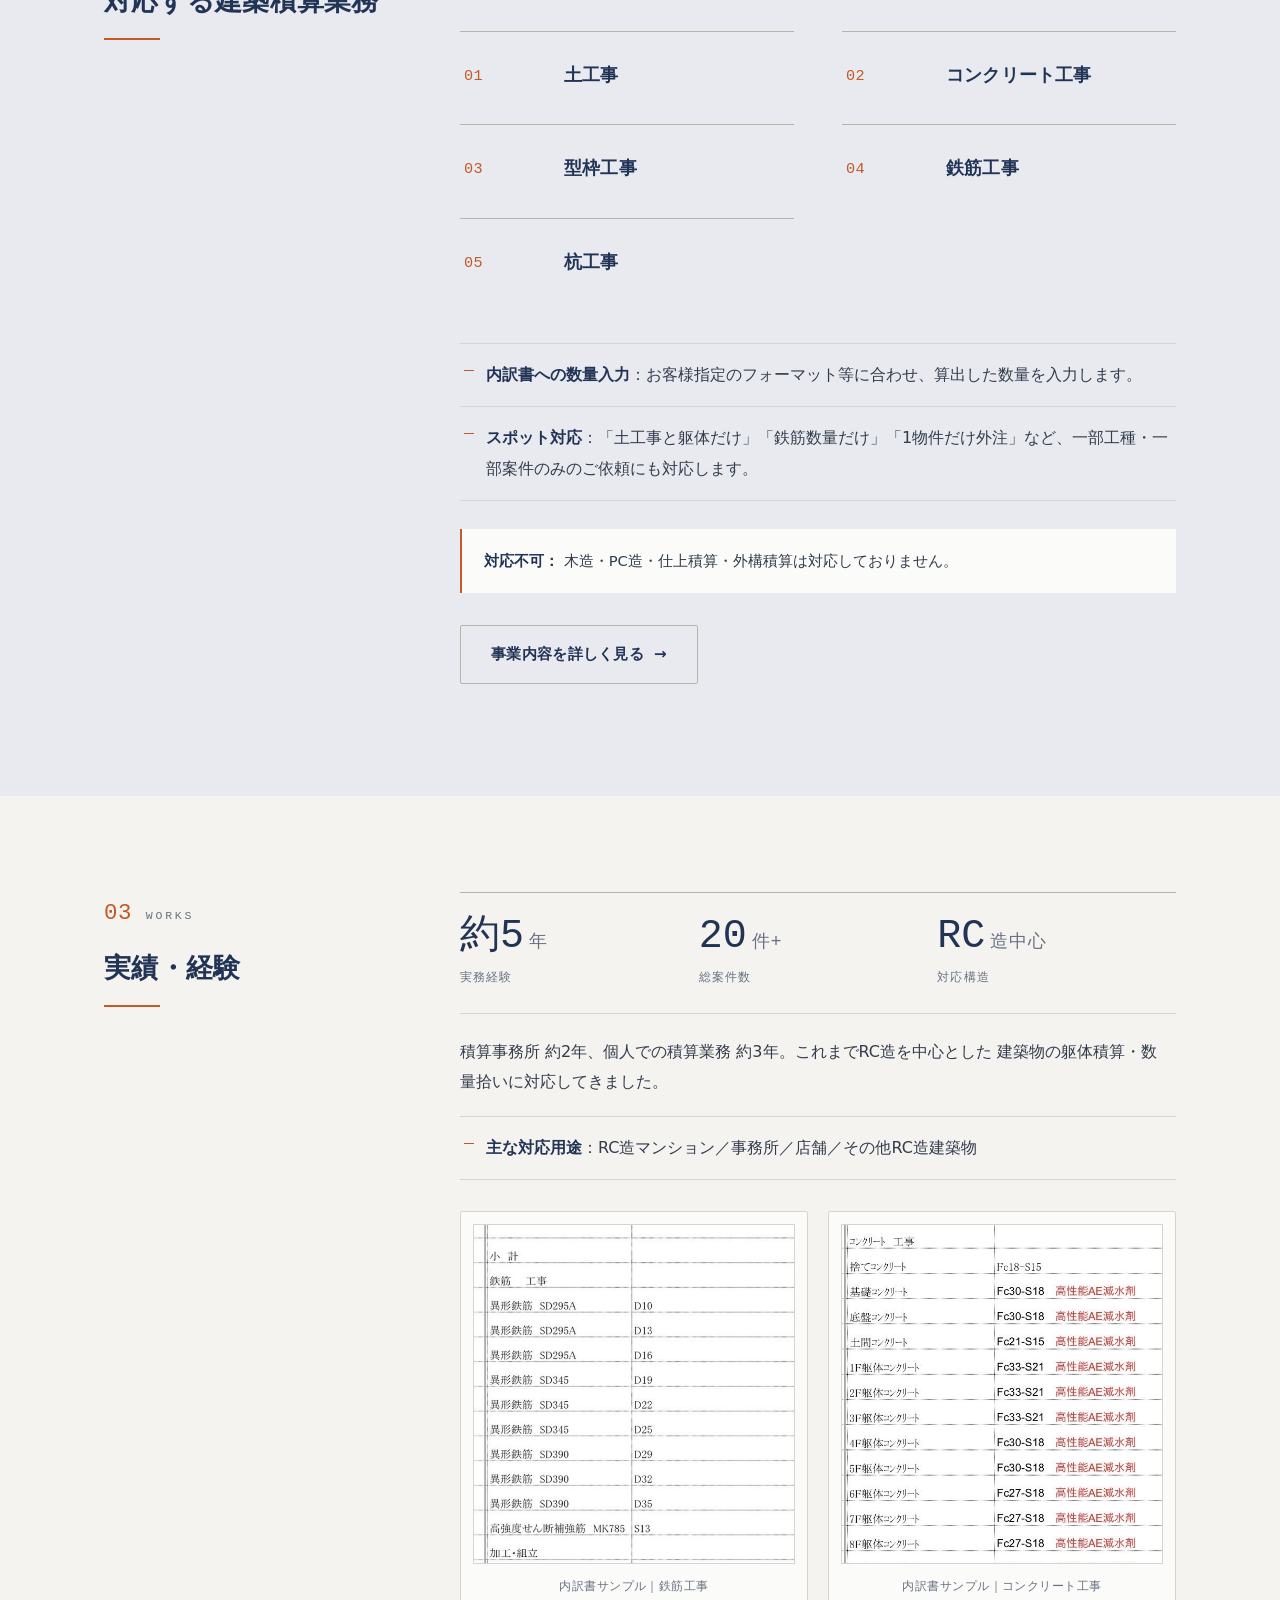
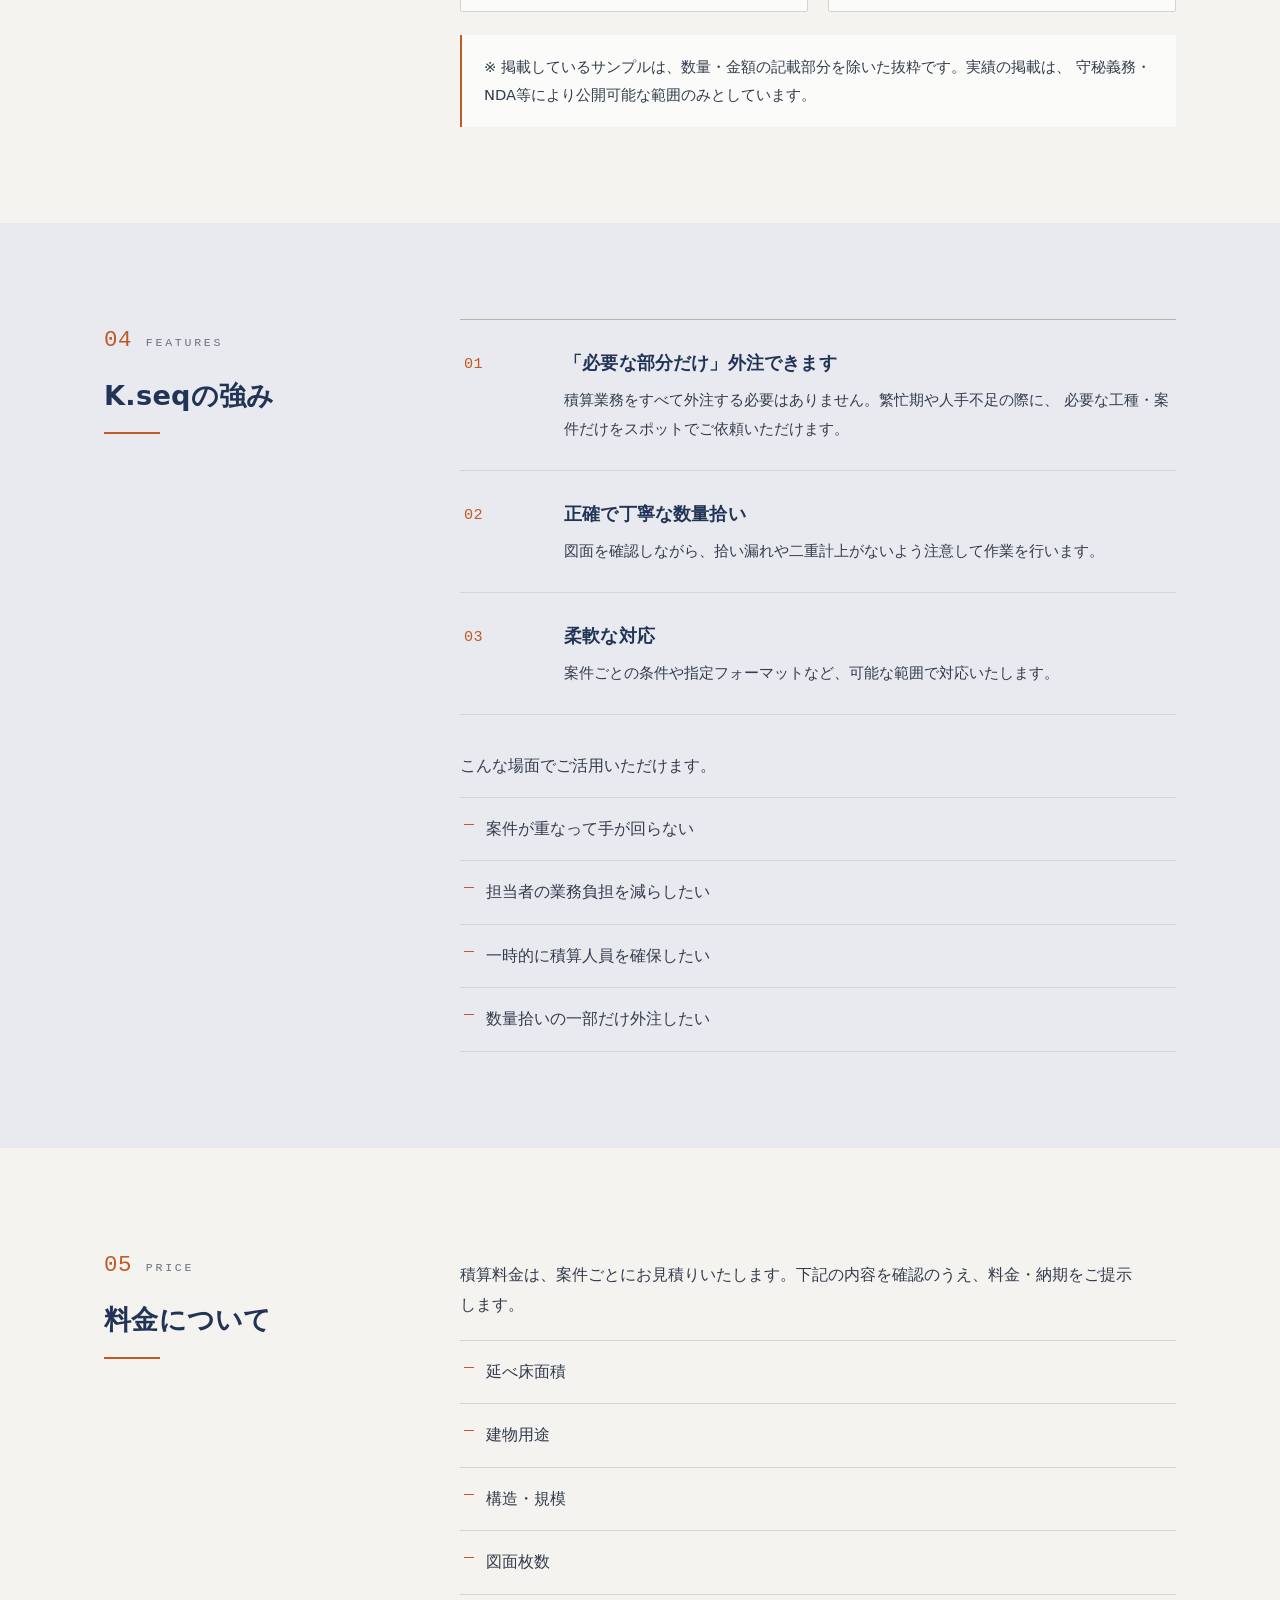
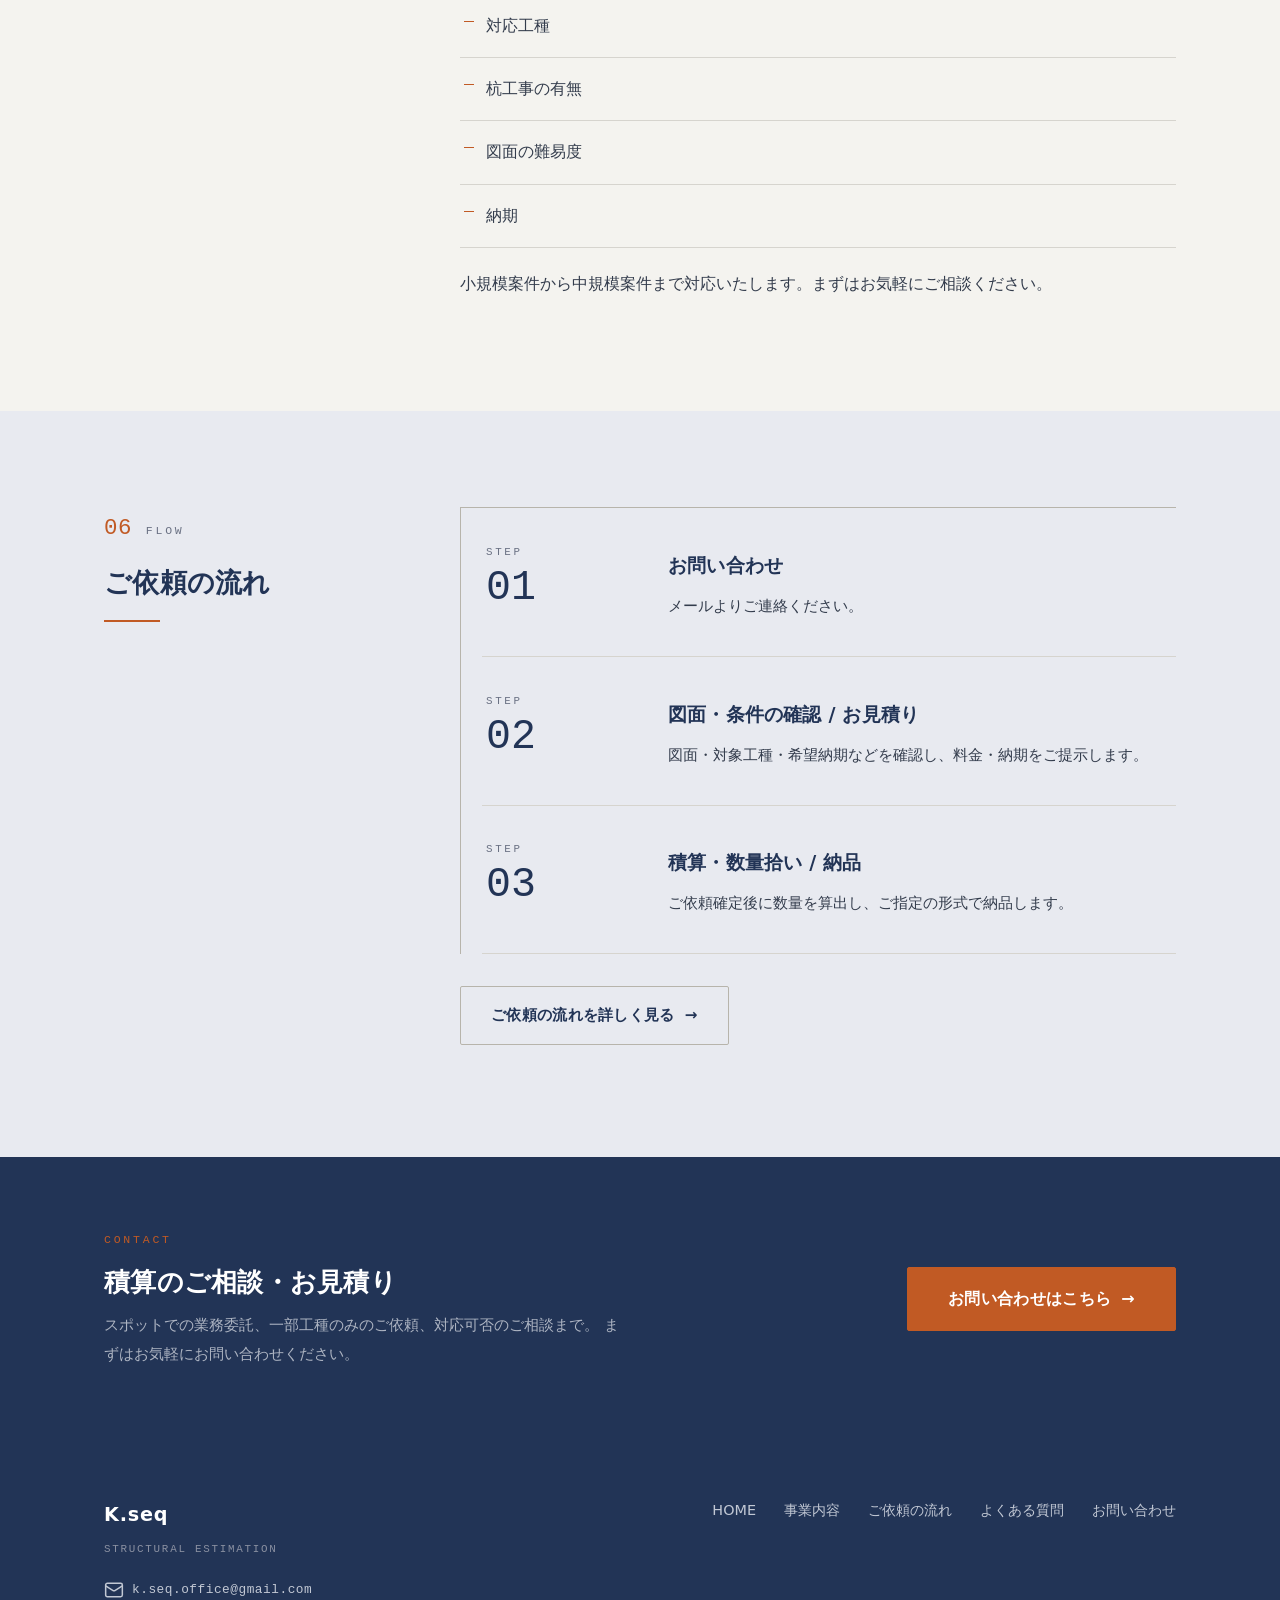
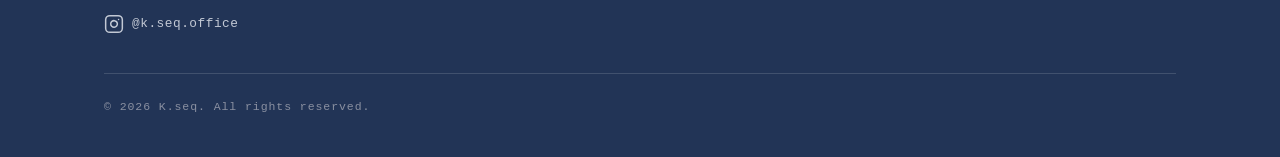
==== commit 845baf41: "内訳書サンプルを黒塗りから「抜粋トリミング」に変更 - 数量・金額列の黒帯（マスキング）が目立つ問題を解消 - 黒帯部分を自動検出し、その手前でトリミング。品名・規格/仕様の列だけが   見える自然な" ====
--- a/index.html
+++ b/index.html
@@ -226,17 +226,17 @@
 
           <div class="samples reveal">
             <figure class="sample">
-              <img class="sample__img" src="assets/img/sample-rebar.jpg" alt="内訳書サンプル（鉄筋工事）。数量・金額はマスキングしています。" loading="lazy">
+              <img class="sample__img" src="assets/img/sample-rebar.jpg" alt="内訳書サンプル（鉄筋工事）。品名・規格の抜粋で、数量・金額は含みません。" loading="lazy">
               <figcaption>内訳書サンプル｜鉄筋工事</figcaption>
             </figure>
             <figure class="sample">
-              <img class="sample__img" src="assets/img/sample-concrete.jpg" alt="内訳書サンプル（コンクリート工事）。数量・金額はマスキングしています。" loading="lazy">
+              <img class="sample__img" src="assets/img/sample-concrete.jpg" alt="内訳書サンプル（コンクリート工事）。品名・仕様の抜粋で、数量・金額は含みません。" loading="lazy">
               <figcaption>内訳書サンプル｜コンクリート工事</figcaption>
             </figure>
           </div>
 
           <div class="note reveal" style="margin-top:24px">
-            ※ 掲載しているサンプルは、数量・金額をマスキングしています。実績の掲載は、
+            ※ 掲載しているサンプルは、数量・金額の記載部分を除いた抜粋です。実績の掲載は、
             守秘義務・NDA等により公開可能な範囲のみとしています。
           </div>
         </div>
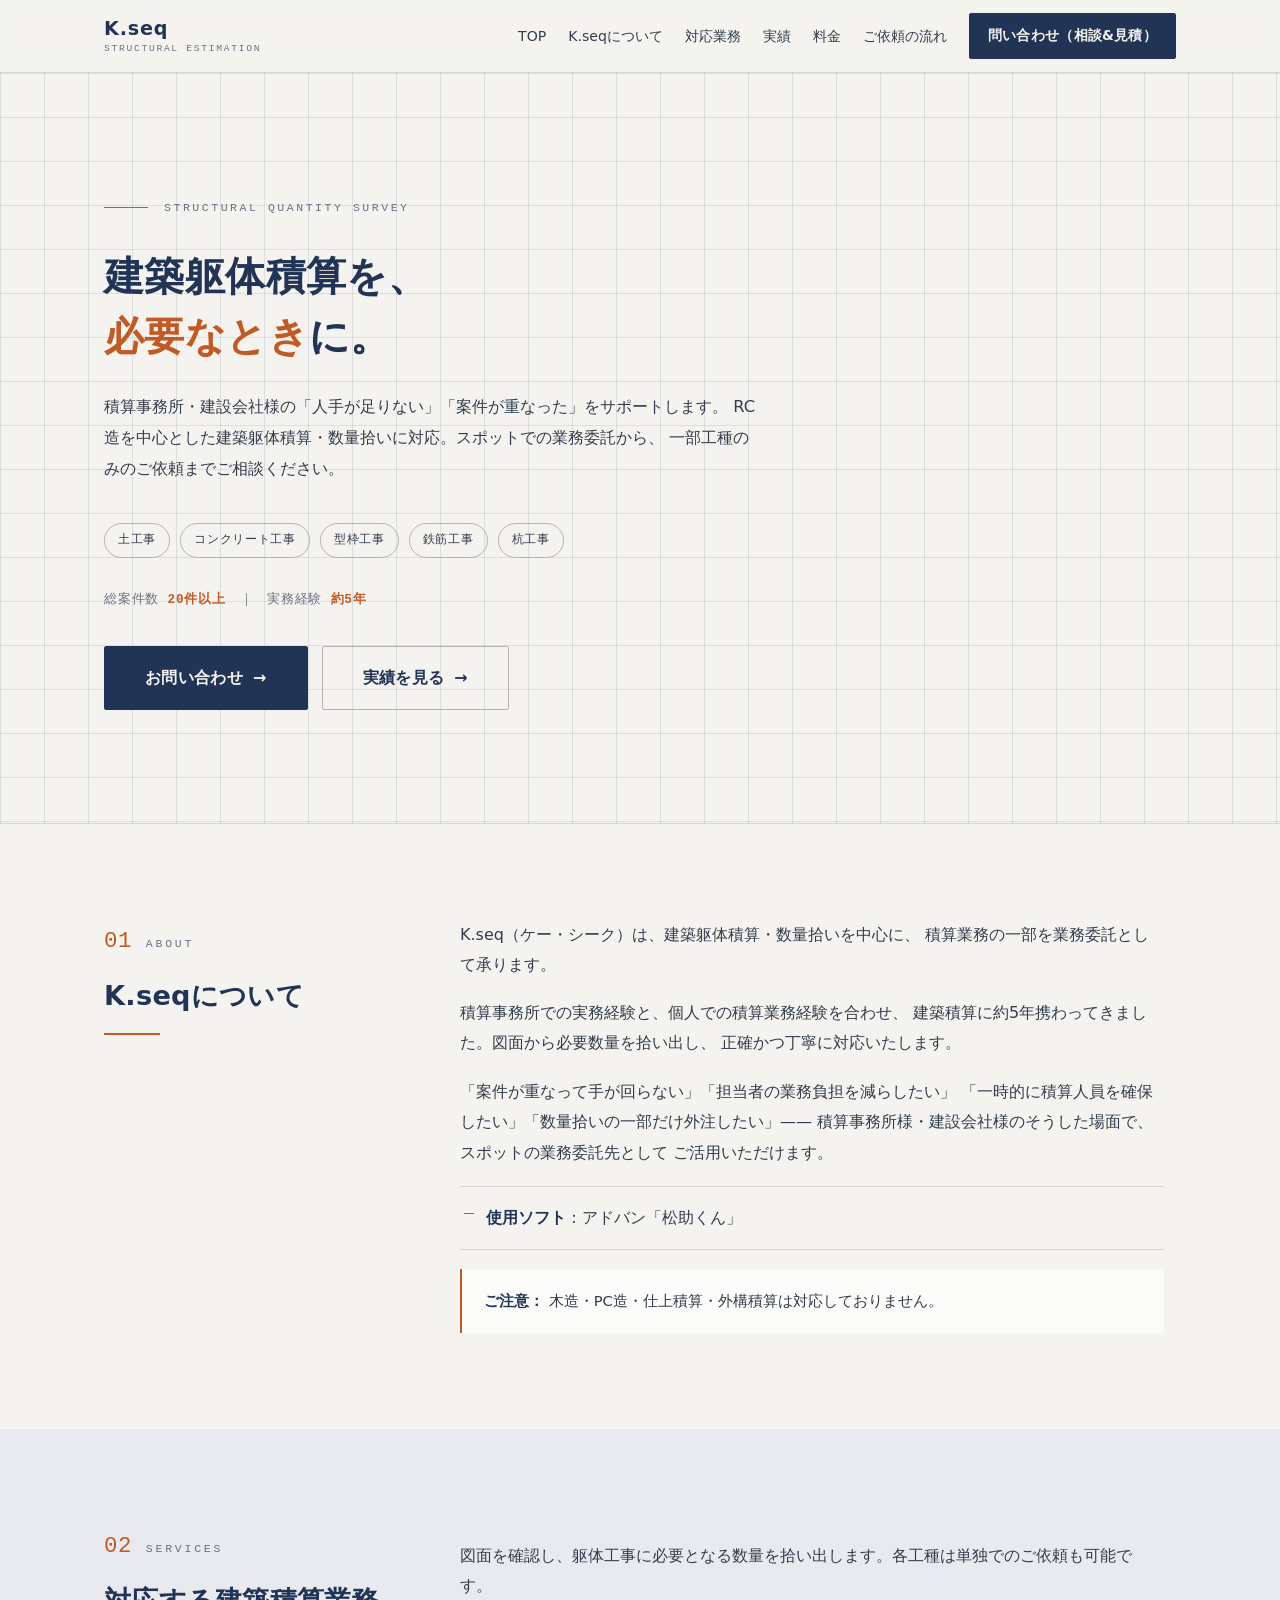
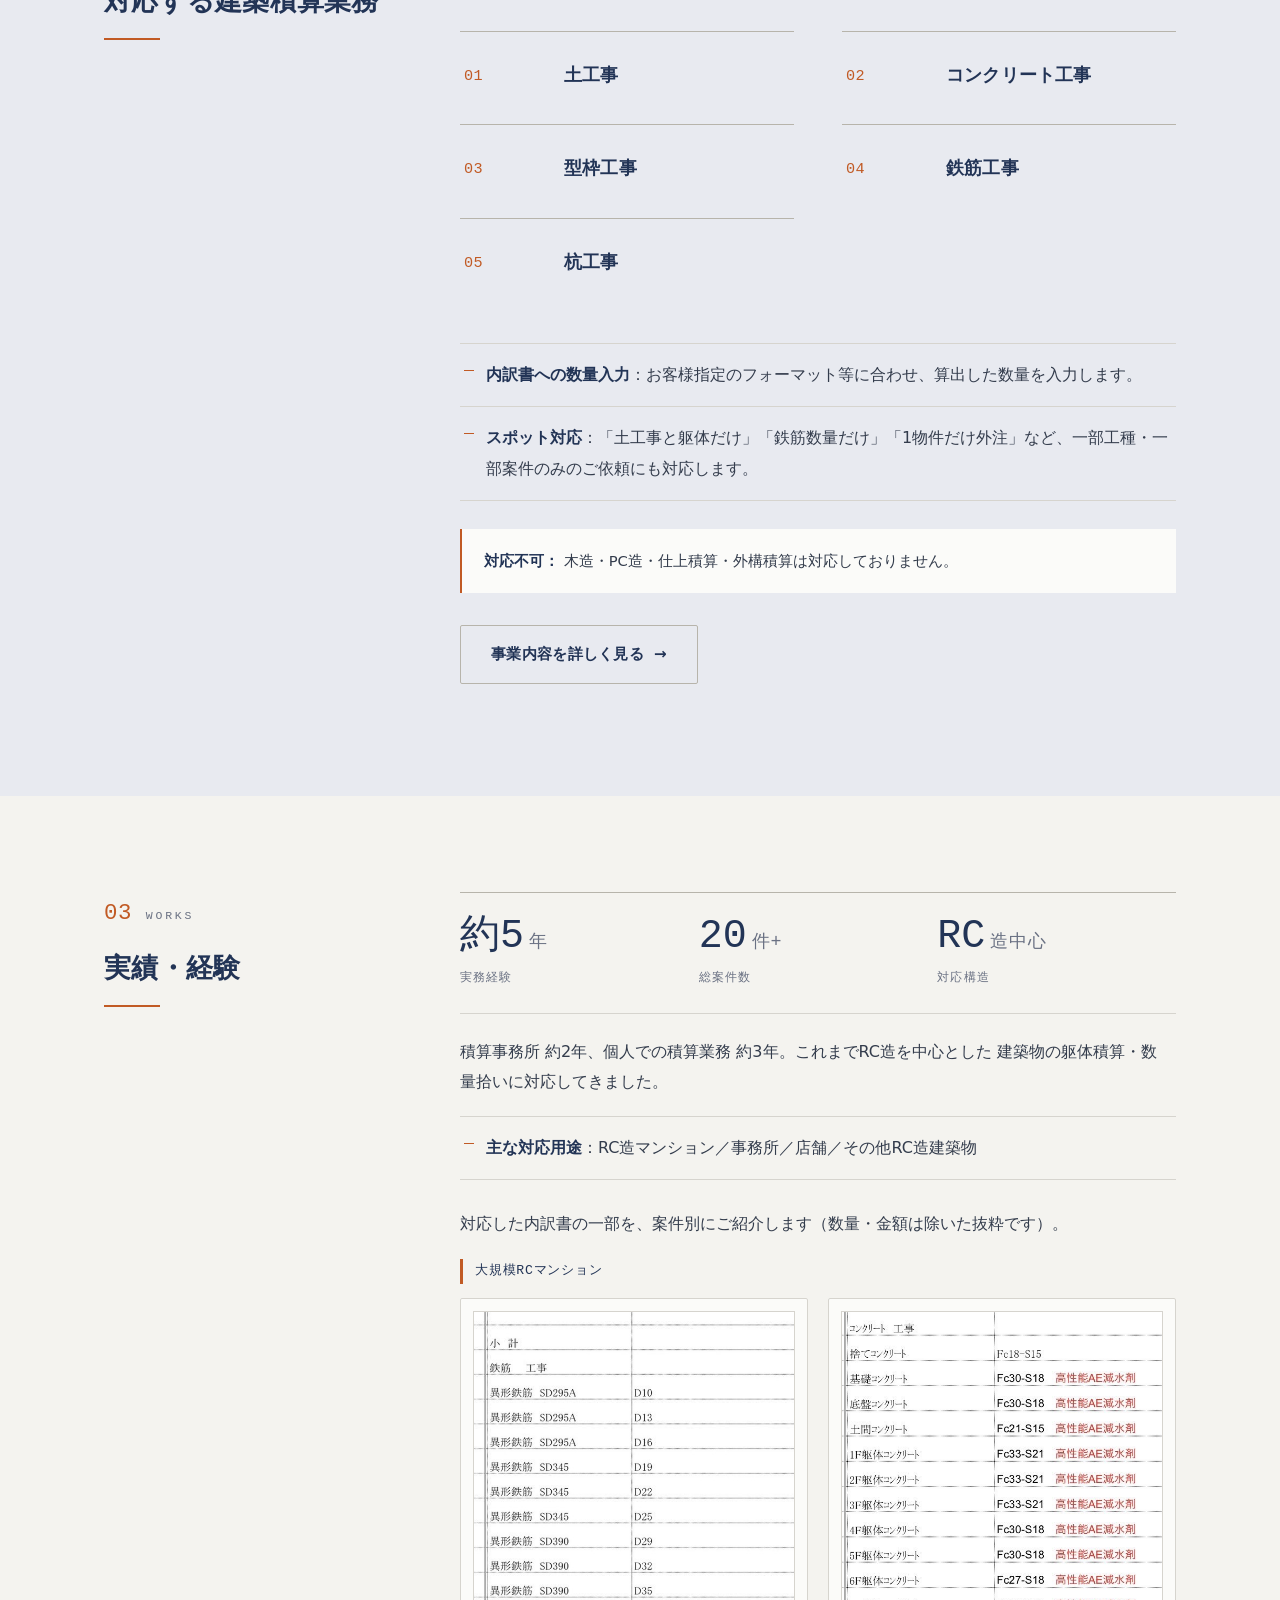
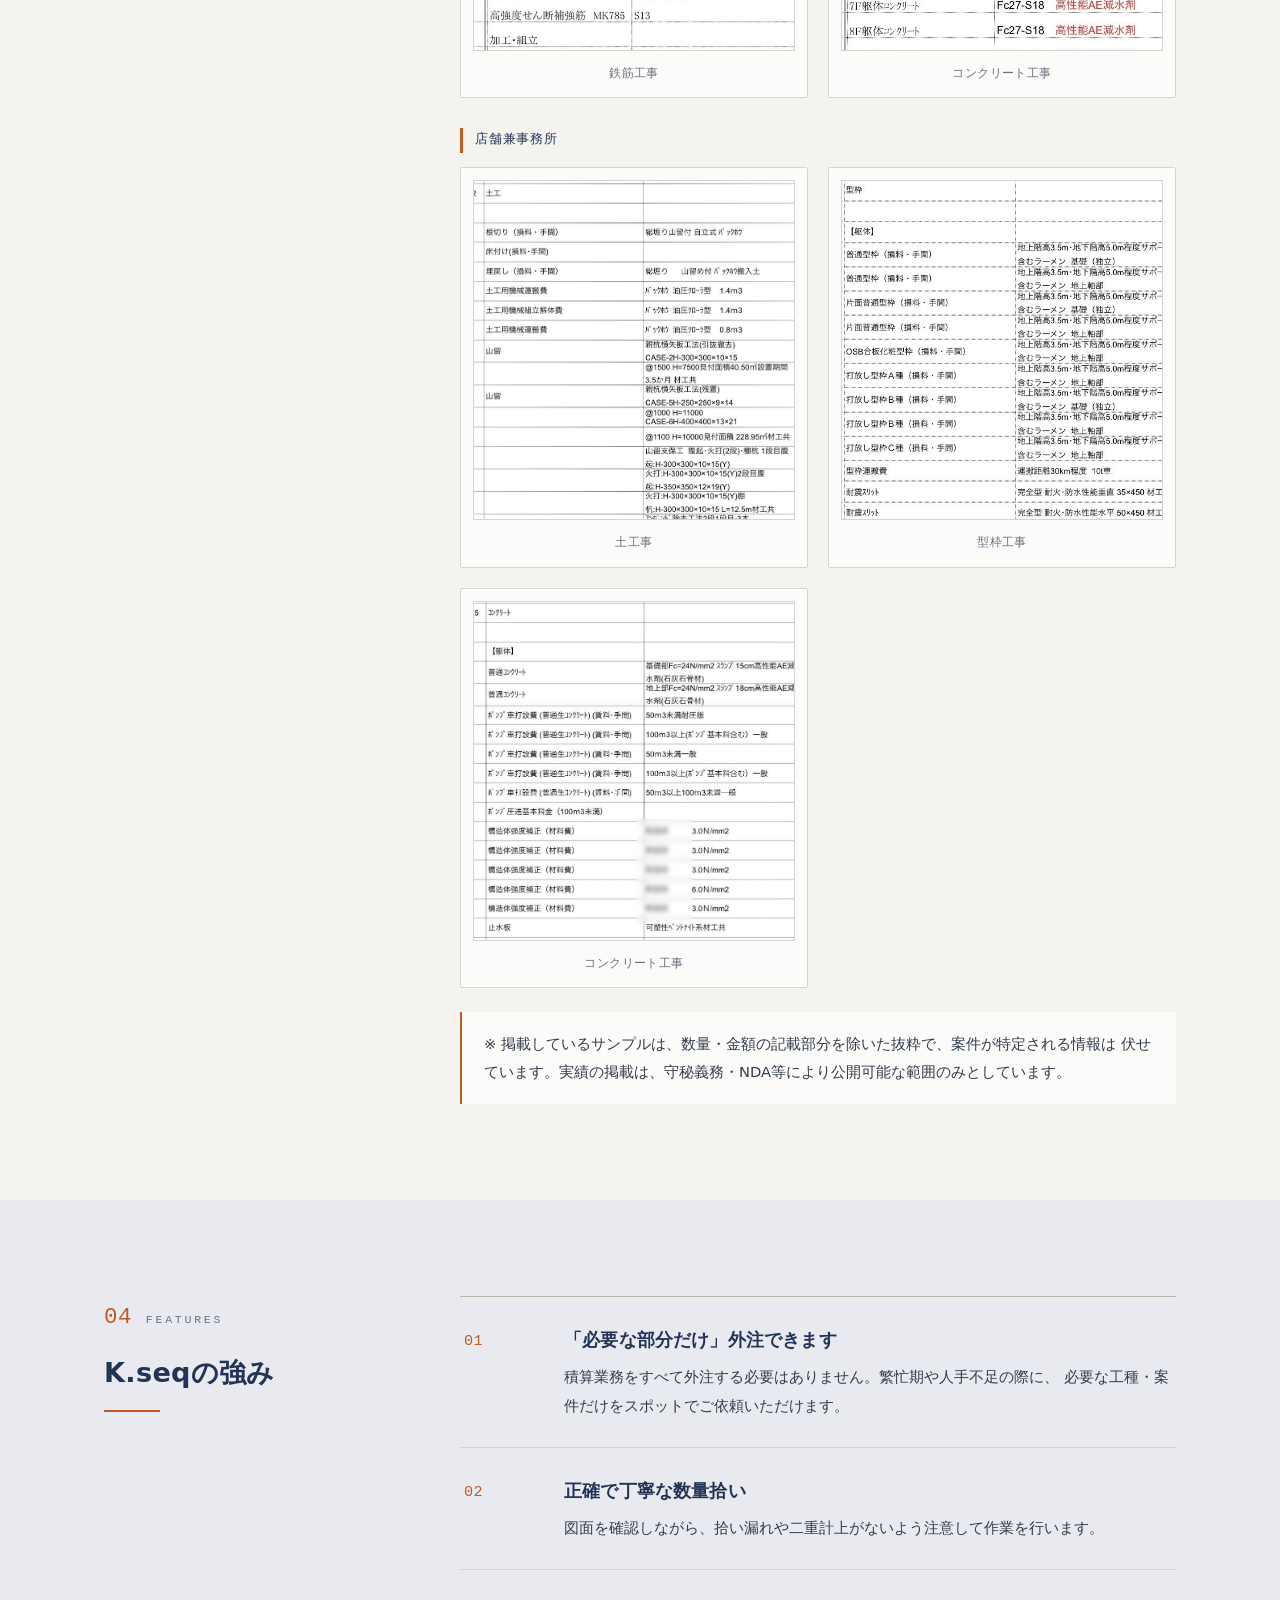
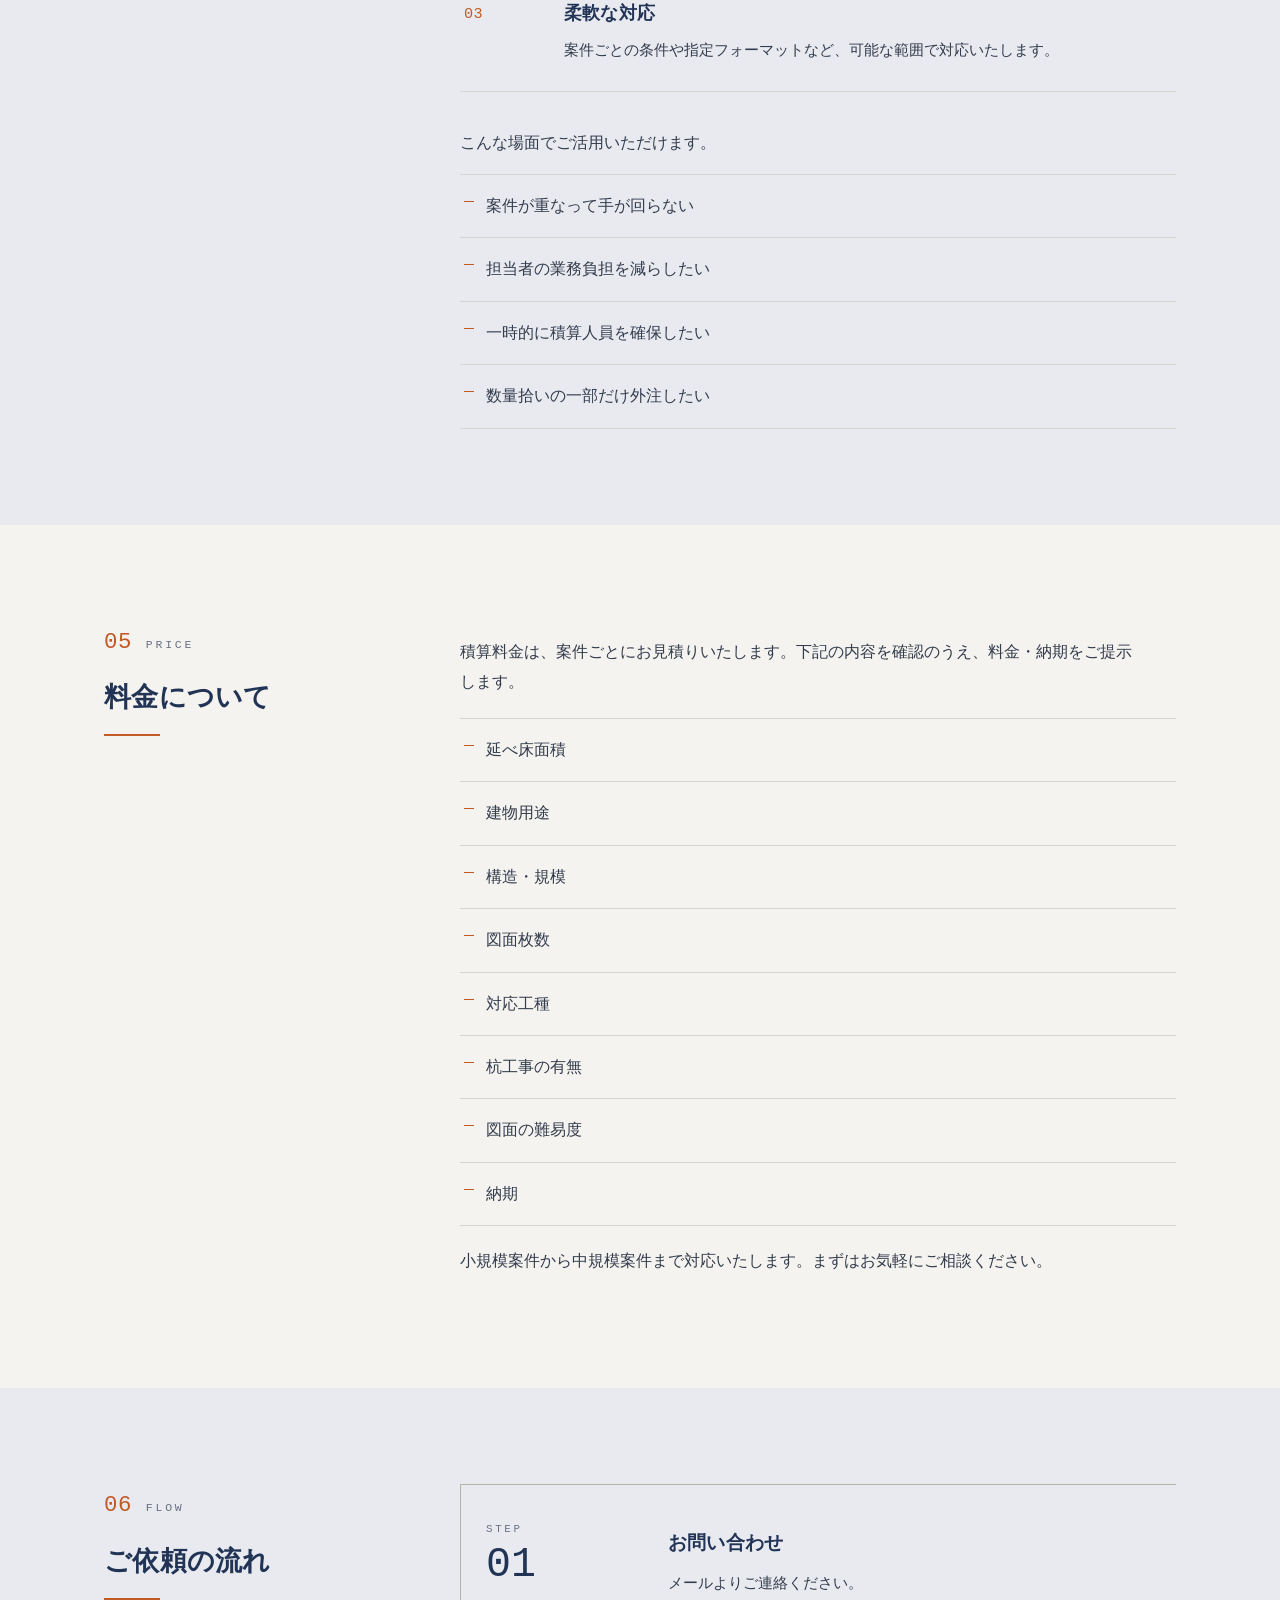
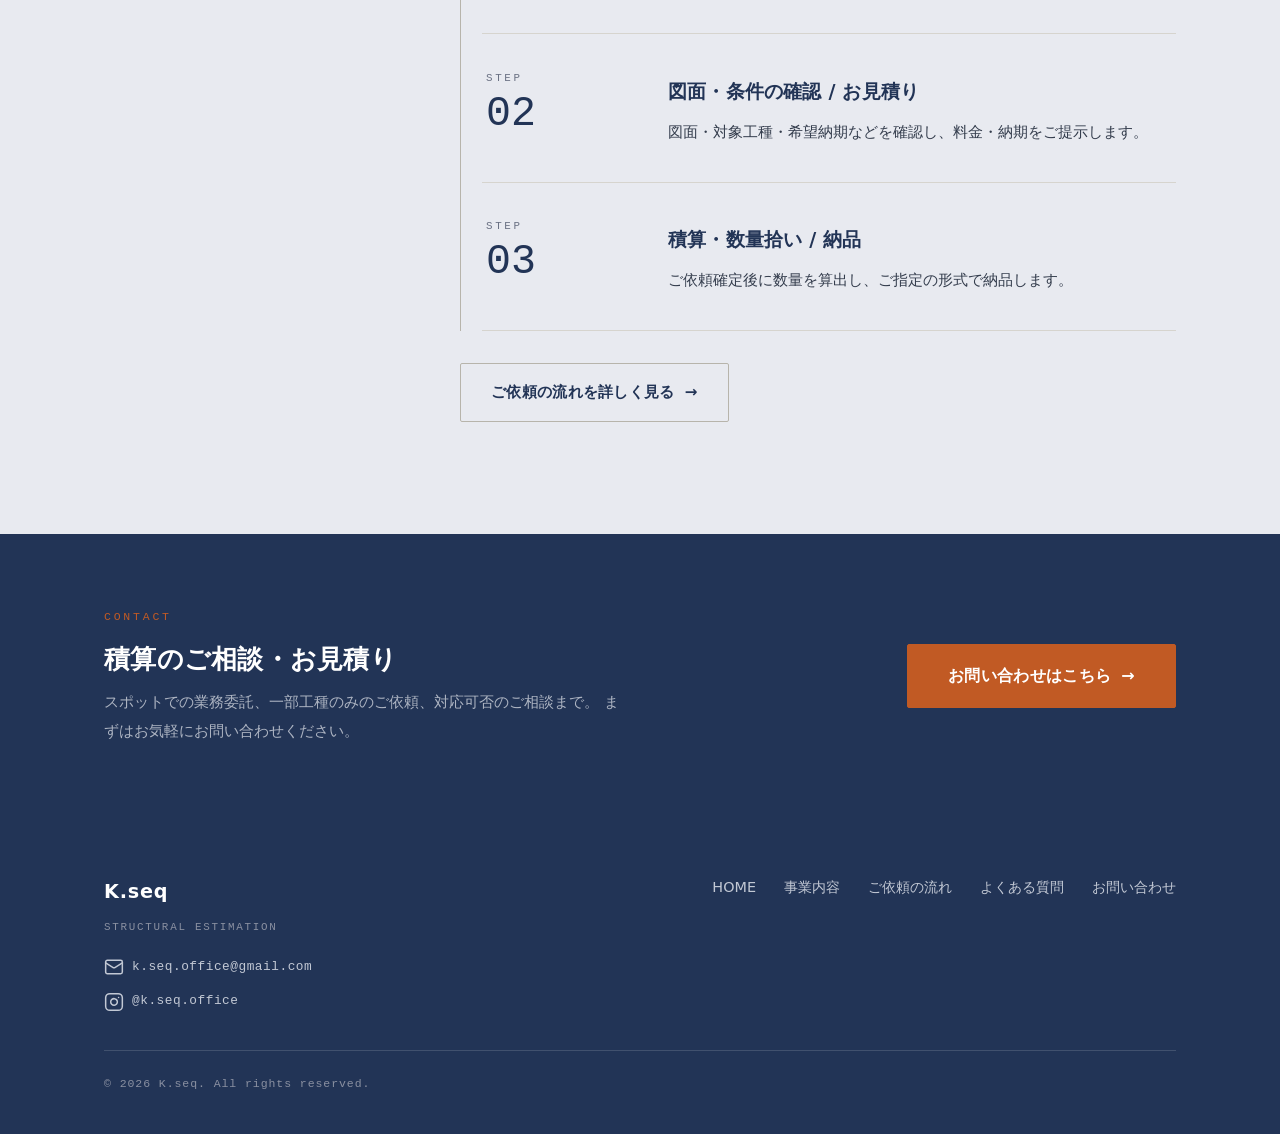
==== commit f17d5655: "実績に店舗兼事務所の内訳書サンプル3枚を追加（案件別表示） - 新規サンプル3枚（土工事・型枠工事・コンクリート工事＝某店舗兼事務所）を   取り込み。数量・金額の列は前回同様トリミングで自然に除外（" ====
--- a/index.html
+++ b/index.html
@@ -224,20 +224,47 @@
             <li><strong>主な対応用途</strong>：RC造マンション／事務所／店舗／その他RC造建築物</li>
           </ul>
 
-          <div class="samples reveal">
-            <figure class="sample">
-              <img class="sample__img" src="assets/img/sample-rebar.jpg" alt="内訳書サンプル（鉄筋工事）。品名・規格の抜粋で、数量・金額は含みません。" loading="lazy">
-              <figcaption>内訳書サンプル｜鉄筋工事</figcaption>
-            </figure>
-            <figure class="sample">
-              <img class="sample__img" src="assets/img/sample-concrete.jpg" alt="内訳書サンプル（コンクリート工事）。品名・仕様の抜粋で、数量・金額は含みません。" loading="lazy">
-              <figcaption>内訳書サンプル｜コンクリート工事</figcaption>
-            </figure>
+          <p class="lead reveal" style="margin-top:28px">
+            対応した内訳書の一部を、案件別にご紹介します（数量・金額は除いた抜粋です）。
+          </p>
+
+          <div class="sample-groups reveal" style="margin-top:20px">
+            <div class="sample-group">
+              <p class="sample-group__title">大規模RCマンション</p>
+              <div class="samples">
+                <figure class="sample">
+                  <img class="sample__img" src="assets/img/sample-rebar.jpg" alt="内訳書サンプル（鉄筋工事）。品名・規格の抜粋で、数量・金額は含みません。" loading="lazy">
+                  <figcaption>鉄筋工事</figcaption>
+                </figure>
+                <figure class="sample">
+                  <img class="sample__img" src="assets/img/sample-concrete.jpg" alt="内訳書サンプル（コンクリート工事）。品名・仕様の抜粋で、数量・金額は含みません。" loading="lazy">
+                  <figcaption>コンクリート工事</figcaption>
+                </figure>
+              </div>
+            </div>
+
+            <div class="sample-group">
+              <p class="sample-group__title">店舗兼事務所</p>
+              <div class="samples">
+                <figure class="sample">
+                  <img class="sample__img" src="assets/img/sample-earth.jpg" alt="内訳書サンプル（土工事）。品名・仕様の抜粋で、数量・金額は含みません。" loading="lazy">
+                  <figcaption>土工事</figcaption>
+                </figure>
+                <figure class="sample">
+                  <img class="sample__img" src="assets/img/sample-form.jpg" alt="内訳書サンプル（型枠工事）。品名・仕様の抜粋で、数量・金額は含みません。" loading="lazy">
+                  <figcaption>型枠工事</figcaption>
+                </figure>
+                <figure class="sample">
+                  <img class="sample__img" src="assets/img/sample-concrete2.jpg" alt="内訳書サンプル（コンクリート工事）。品名・仕様の抜粋で、数量・金額は含みません。" loading="lazy">
+                  <figcaption>コンクリート工事</figcaption>
+                </figure>
+              </div>
+            </div>
           </div>
 
           <div class="note reveal" style="margin-top:24px">
-            ※ 掲載しているサンプルは、数量・金額の記載部分を除いた抜粋です。実績の掲載は、
-            守秘義務・NDA等により公開可能な範囲のみとしています。
+            ※ 掲載しているサンプルは、数量・金額の記載部分を除いた抜粋で、案件が特定される情報は
+            伏せています。実績の掲載は、守秘義務・NDA等により公開可能な範囲のみとしています。
           </div>
         </div>
       </div>
--- a/css/style.css
+++ b/css/style.css
@@ -1289,3 +1289,16 @@
   .stat { padding: 18px 0; }
   .sample__img { height: 260px; }
 }
+
+/* --- 内訳書サンプルの案件別グループ --- */
+.sample-group + .sample-group { margin-top: 30px; }
+.sample-group__title {
+  margin: 0 0 14px;
+  padding-left: 12px;
+  border-left: 3px solid var(--accent);
+  font-family: var(--font-mono);
+  font-size: 0.82rem;
+  letter-spacing: 0.06em;
+  color: var(--ink);
+}
+.sample-group .samples { margin-top: 0; }
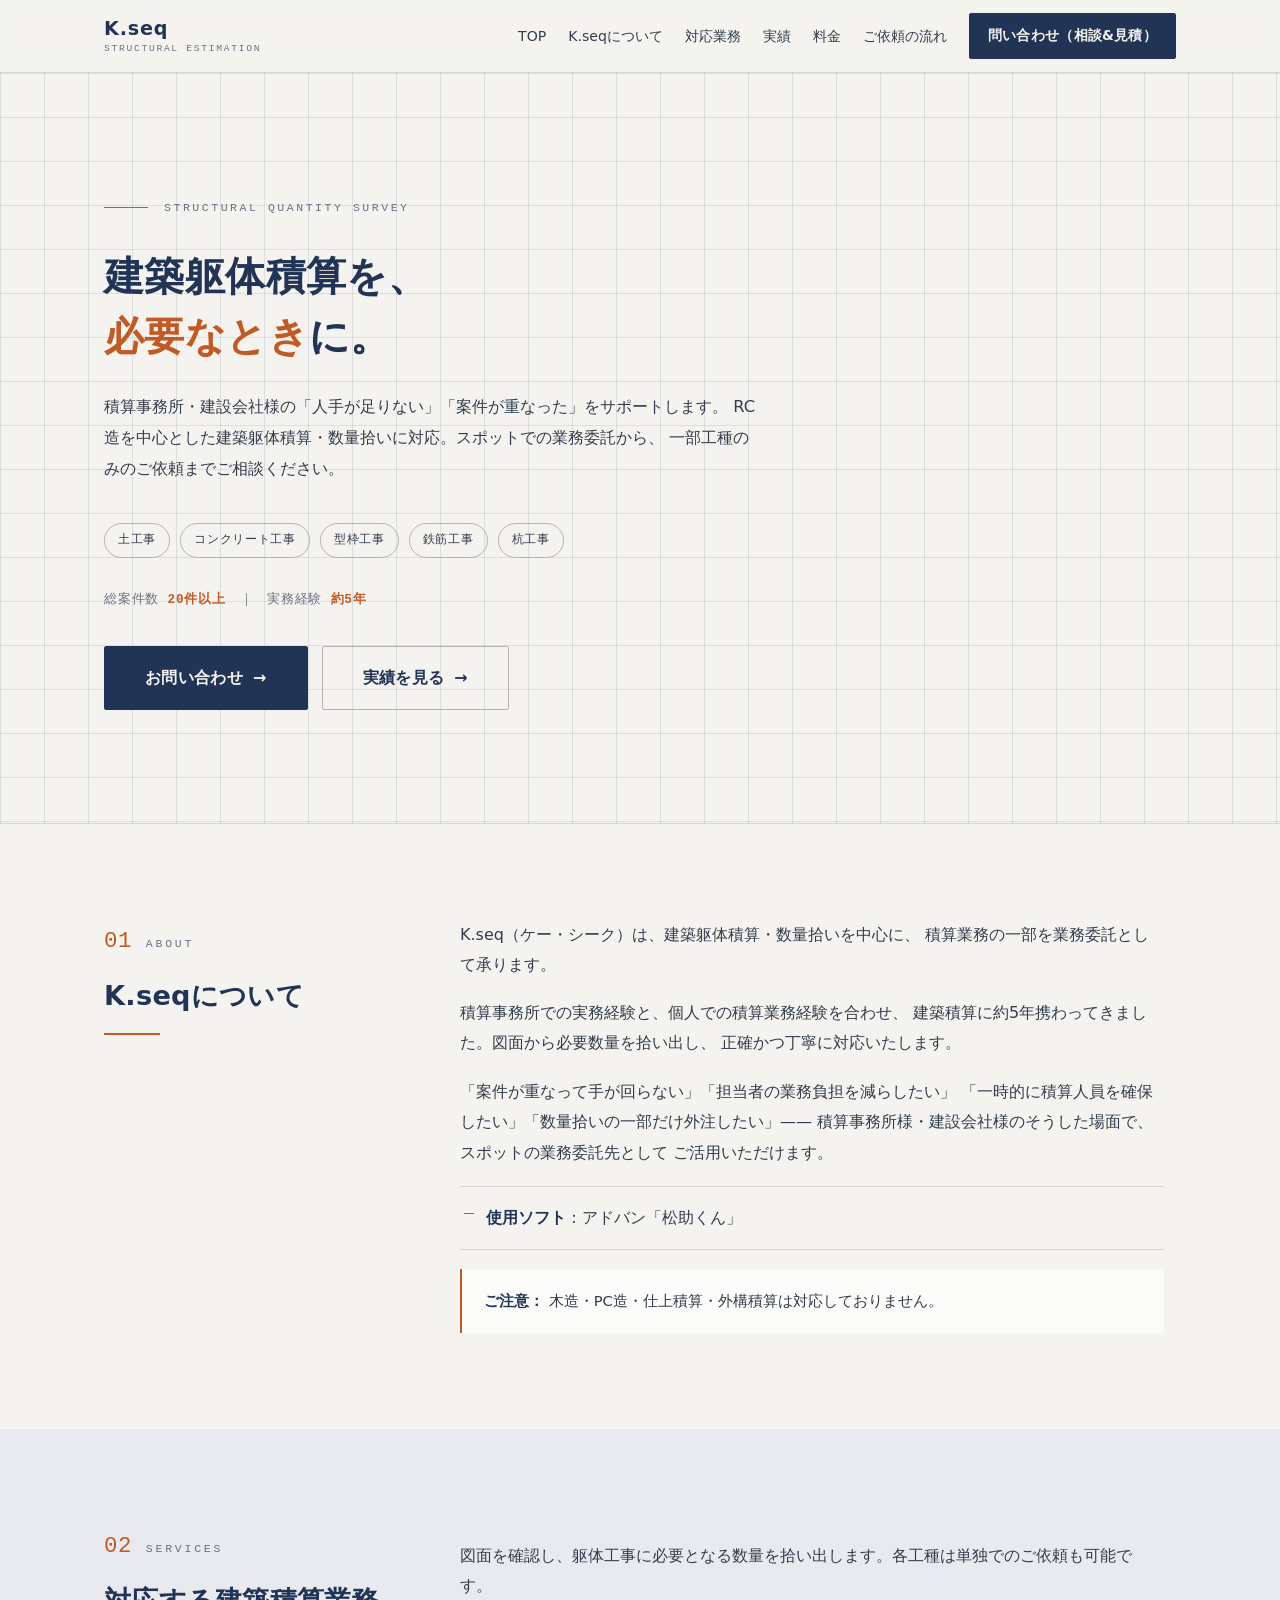
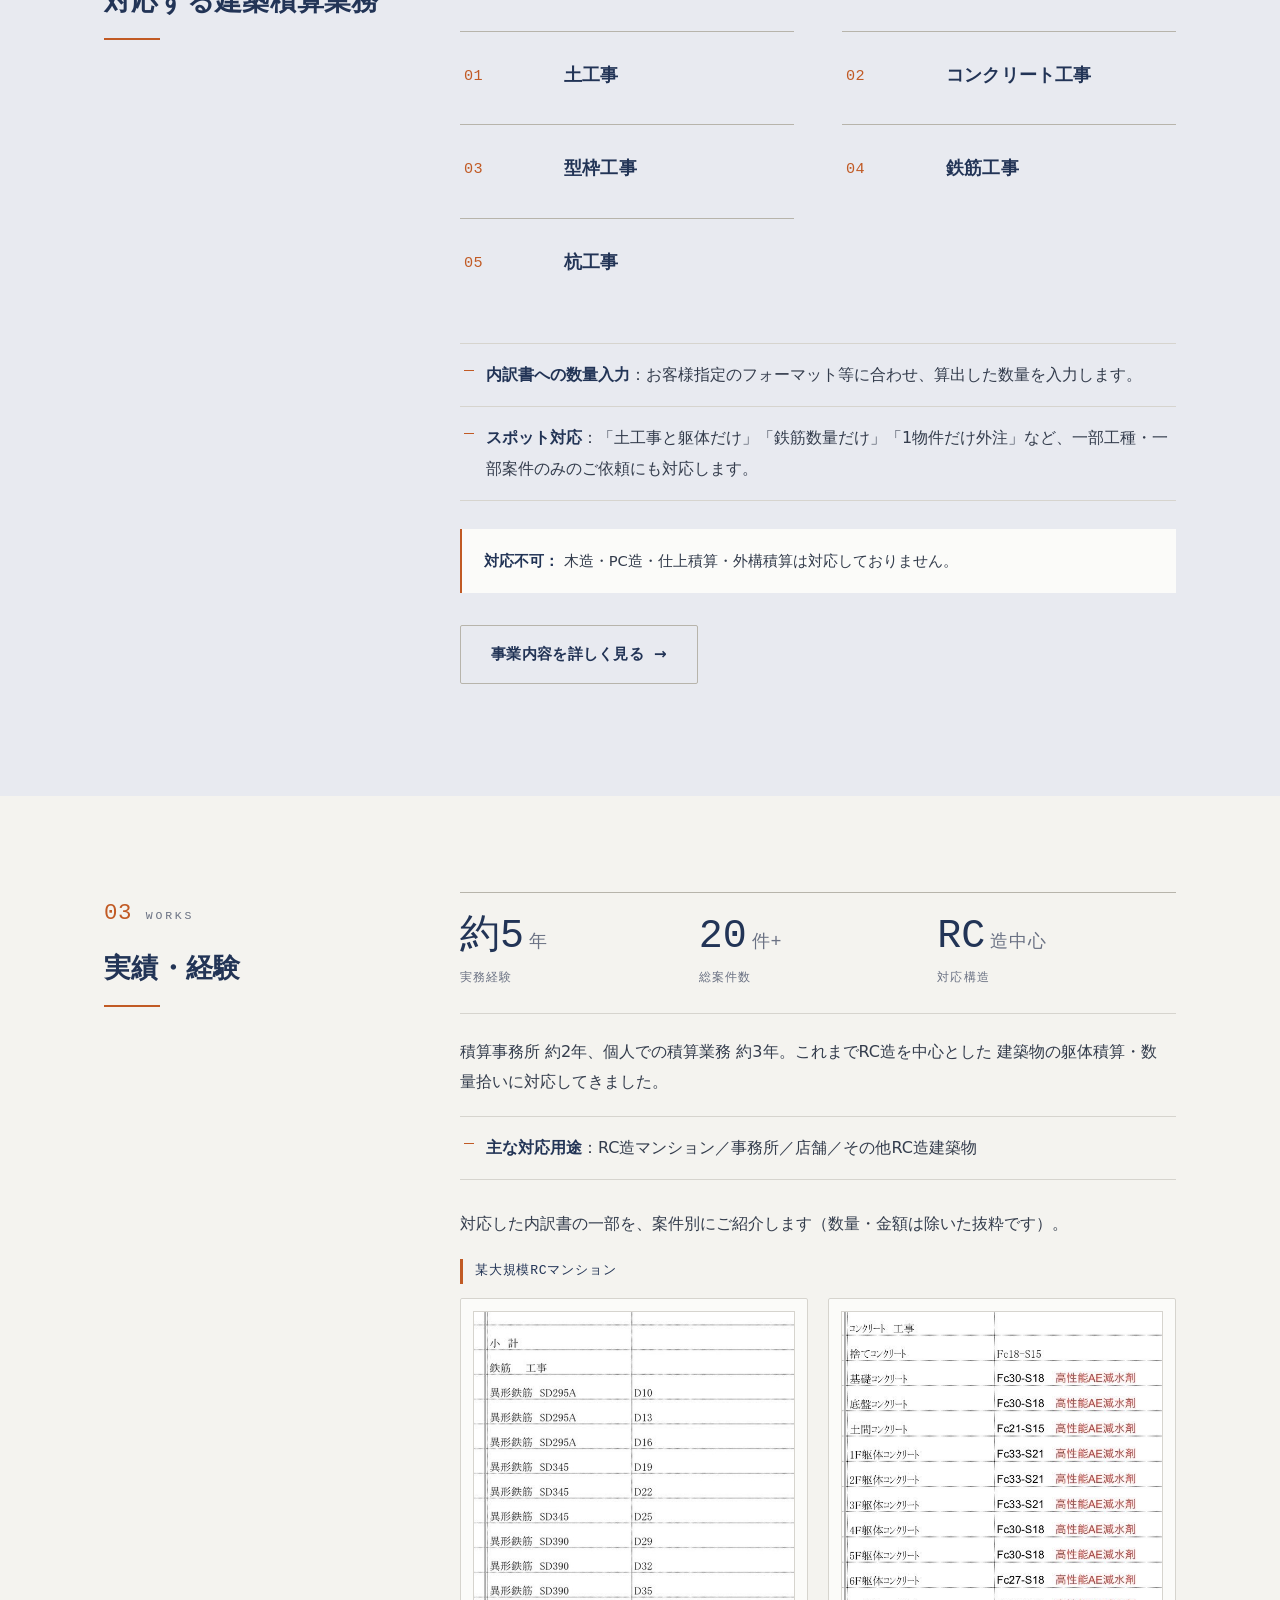
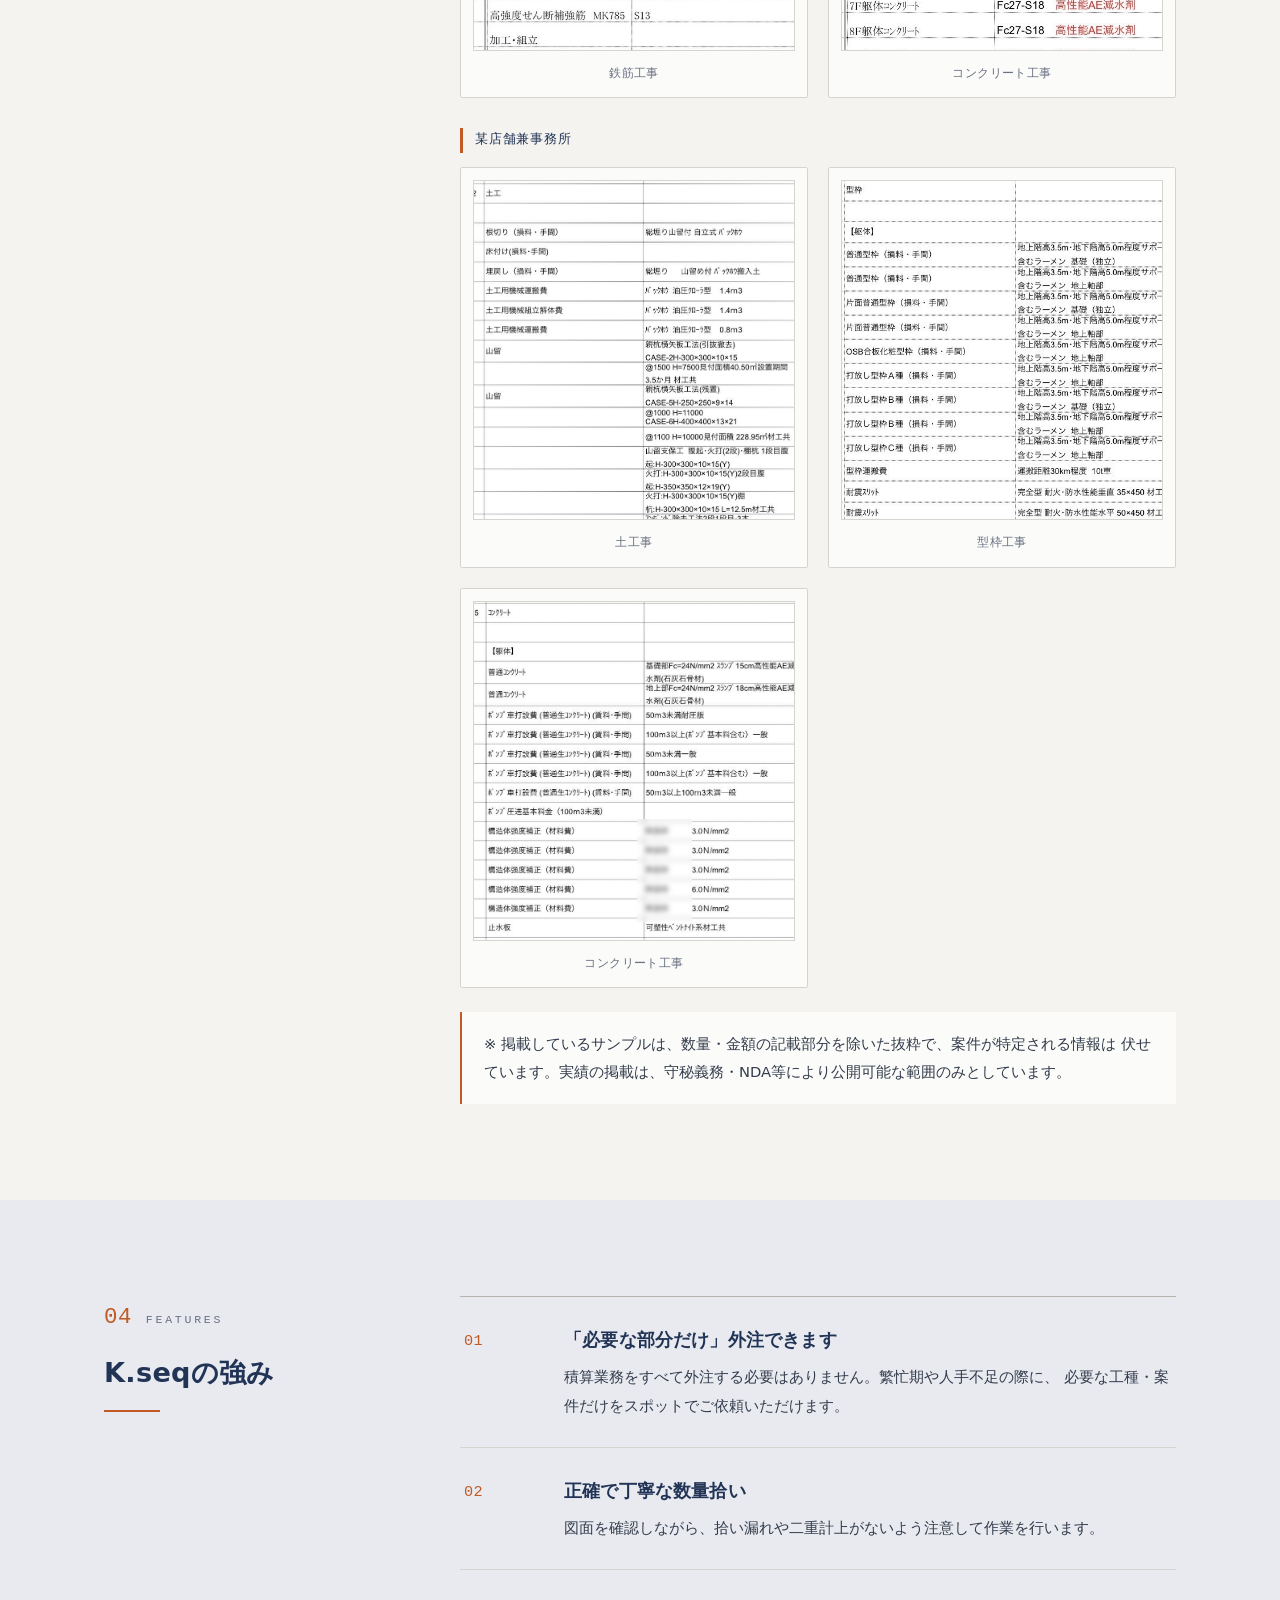
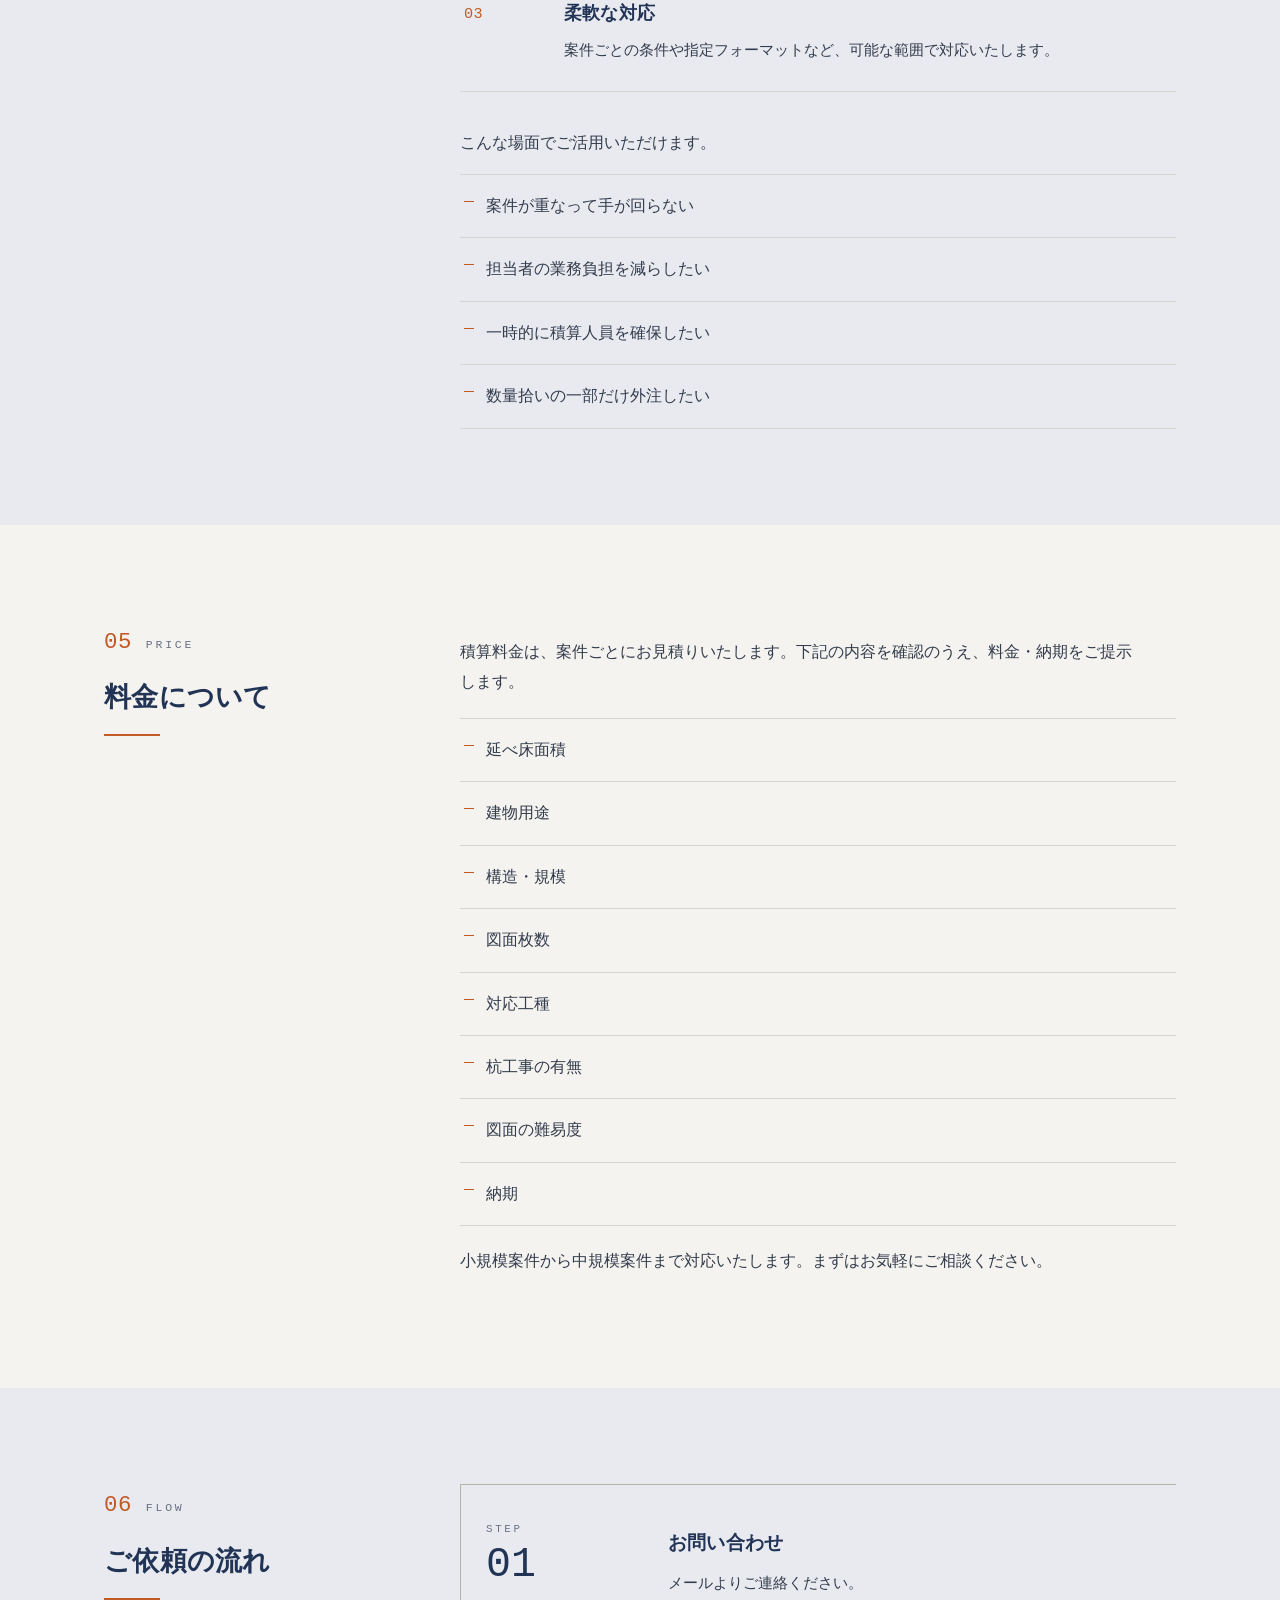
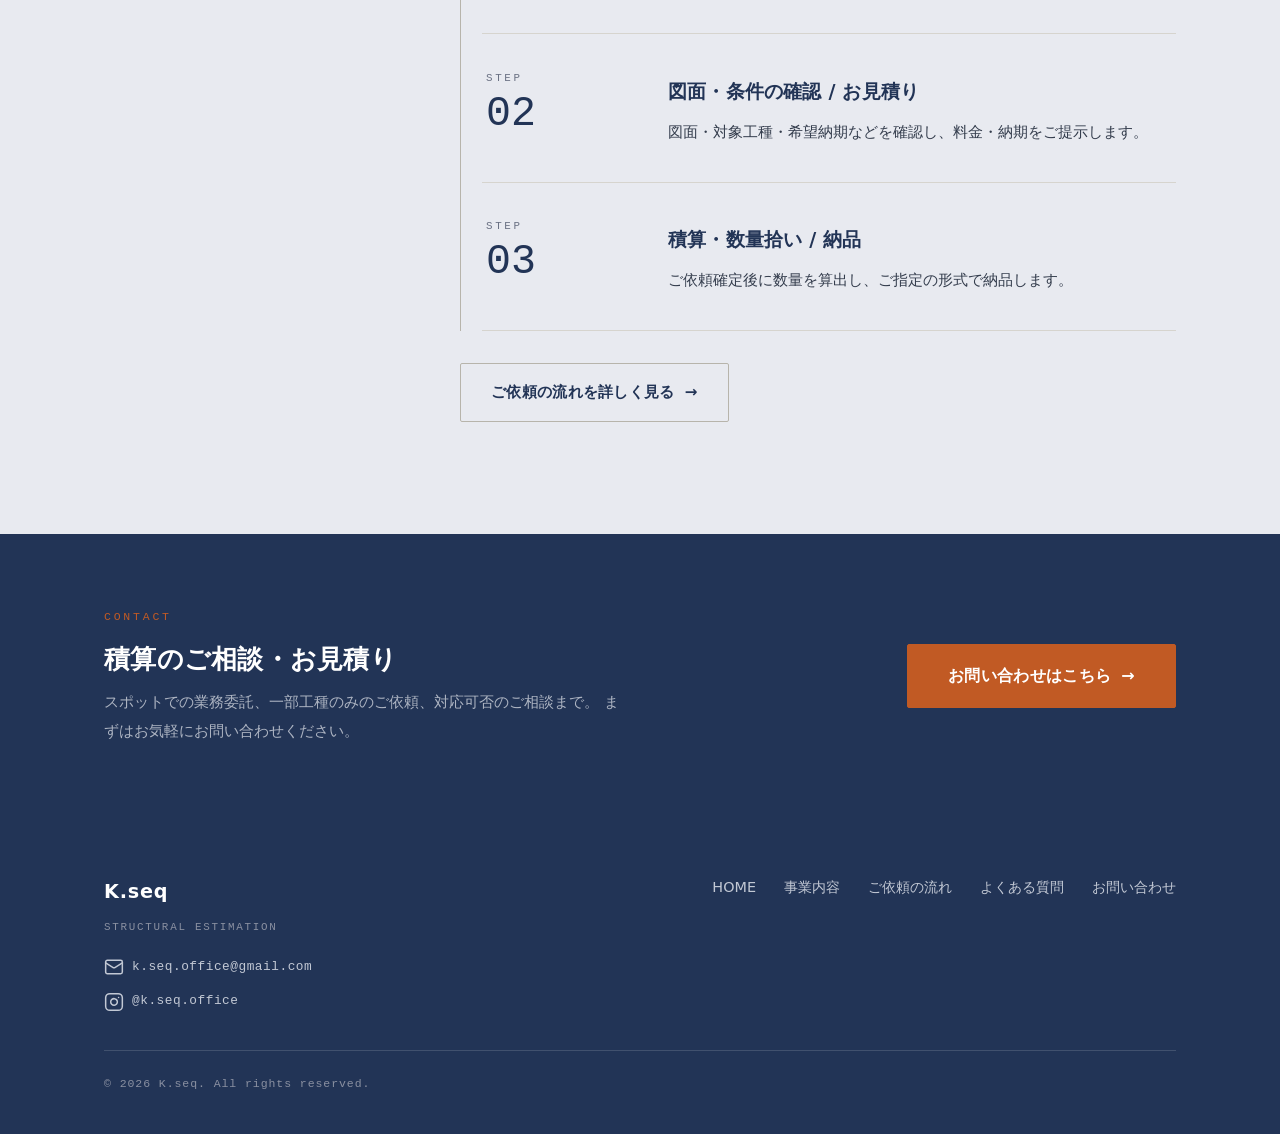
==== commit 2c7f8365: "実績の案件見出しを匿名化表記（「某」付き）に統一 - 「大規模RCマンション」→「某大規模RCマンション」 - 「店舗兼事務所」→「某店舗兼事務所」 - 案件を特定させない匿名化の意図に合わせて統一 " ====
--- a/index.html
+++ b/index.html
@@ -230,7 +230,7 @@
 
           <div class="sample-groups reveal" style="margin-top:20px">
             <div class="sample-group">
-              <p class="sample-group__title">大規模RCマンション</p>
+              <p class="sample-group__title">某大規模RCマンション</p>
               <div class="samples">
                 <figure class="sample">
                   <img class="sample__img" src="assets/img/sample-rebar.jpg" alt="内訳書サンプル（鉄筋工事）。品名・規格の抜粋で、数量・金額は含みません。" loading="lazy">
@@ -244,7 +244,7 @@
             </div>
 
             <div class="sample-group">
-              <p class="sample-group__title">店舗兼事務所</p>
+              <p class="sample-group__title">某店舗兼事務所</p>
               <div class="samples">
                 <figure class="sample">
                   <img class="sample__img" src="assets/img/sample-earth.jpg" alt="内訳書サンプル（土工事）。品名・仕様の抜粋で、数量・金額は含みません。" loading="lazy">
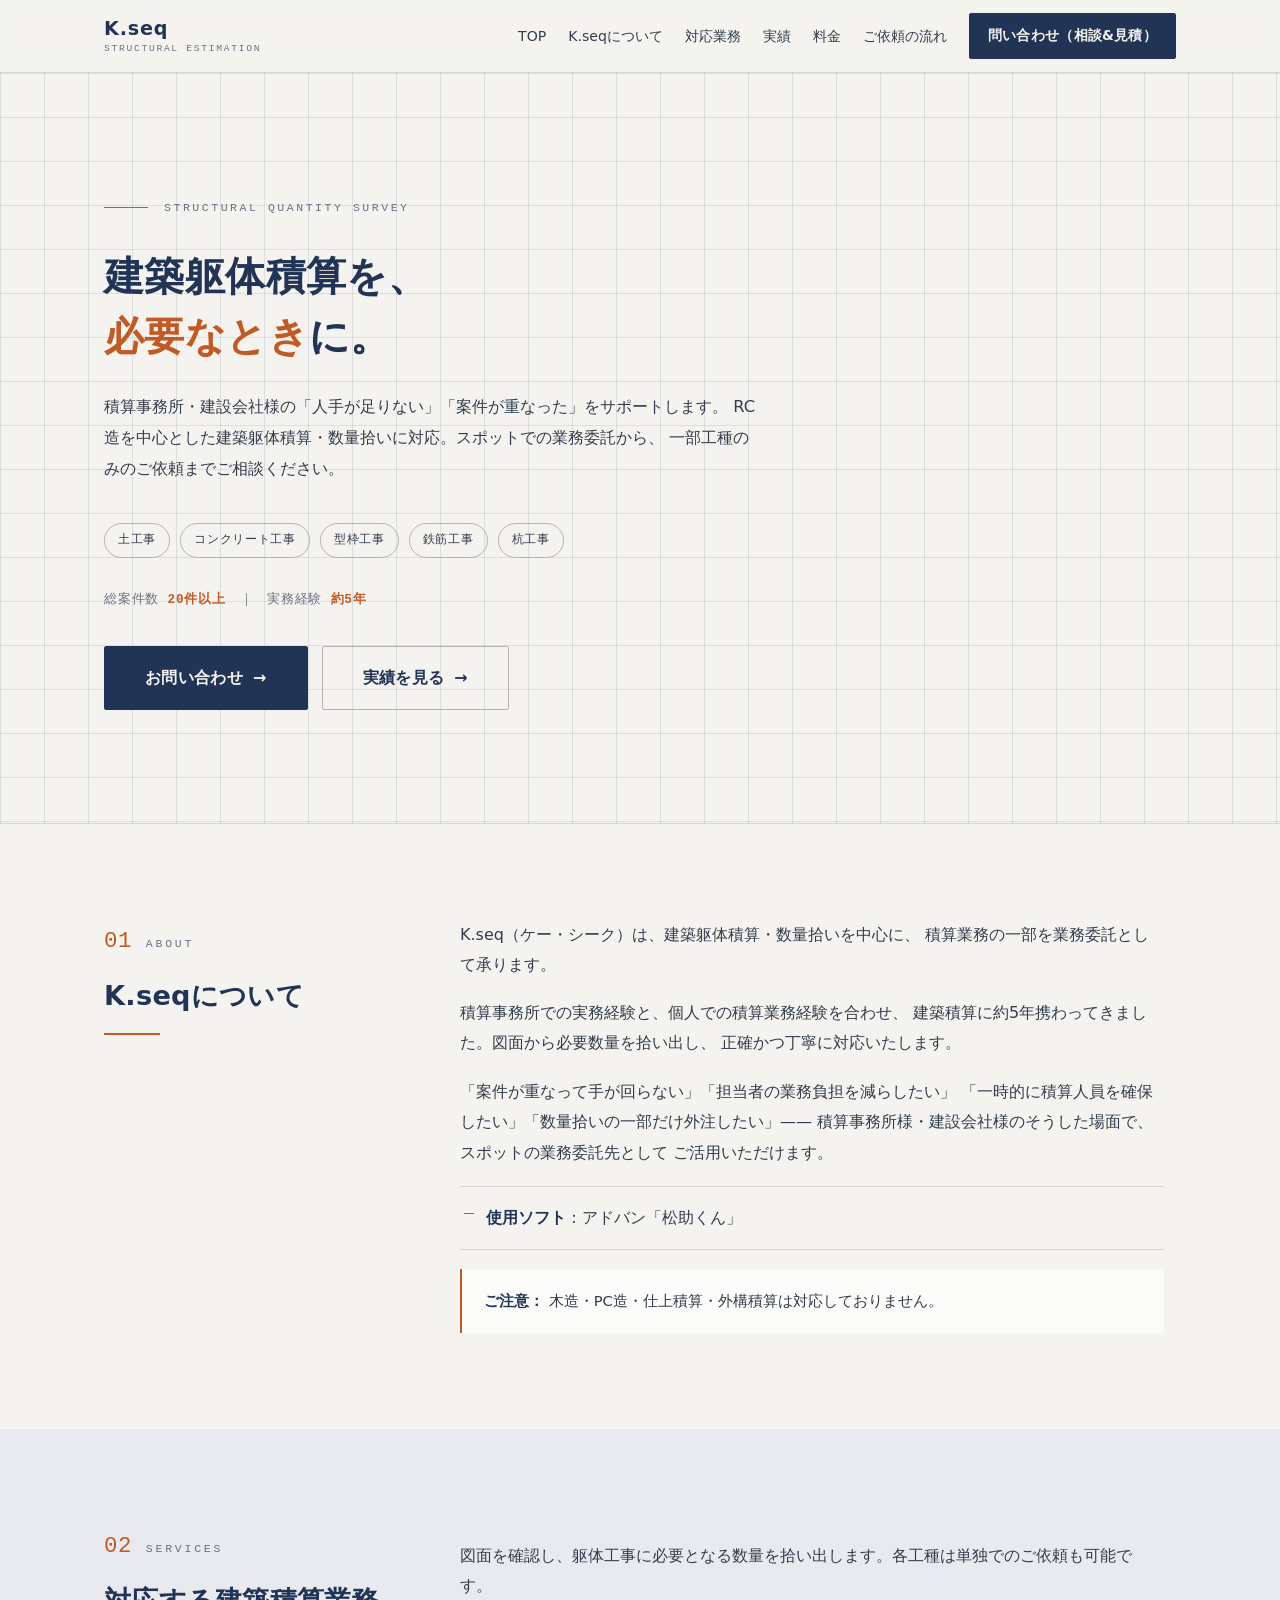
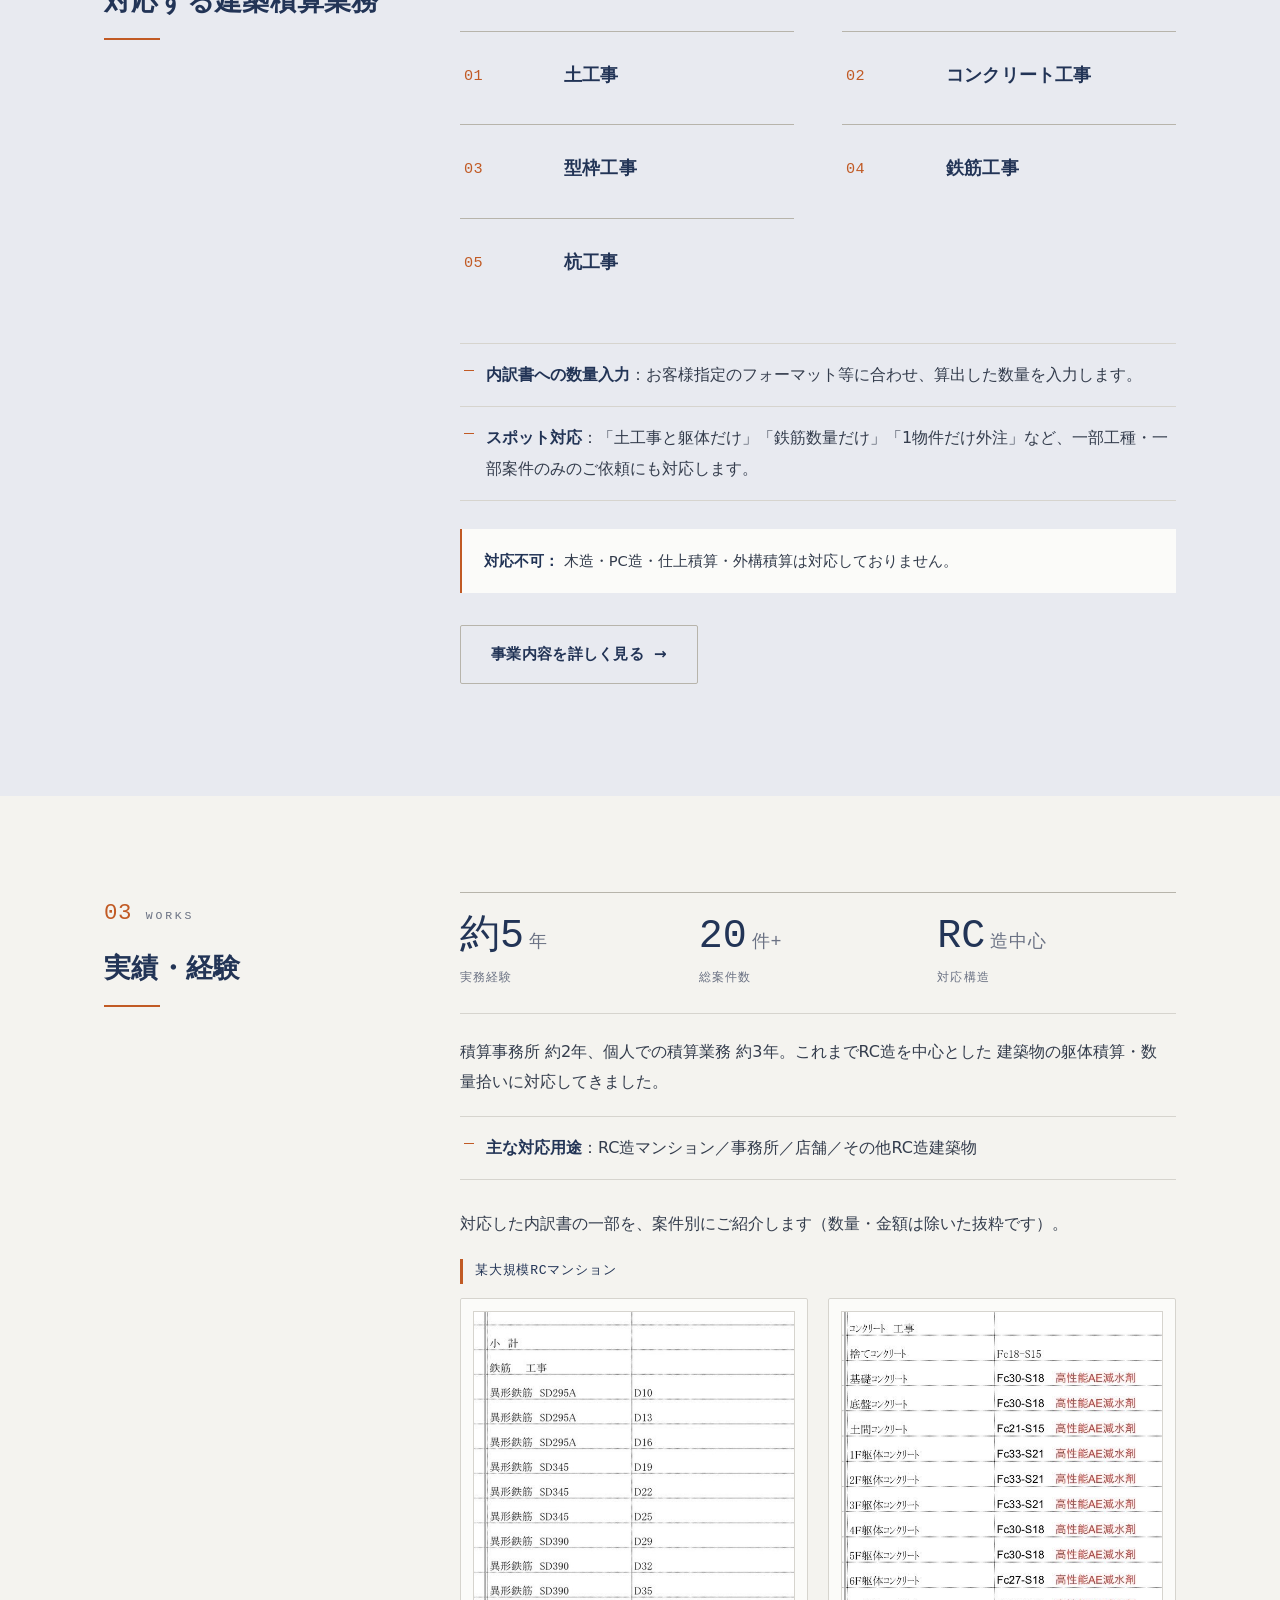
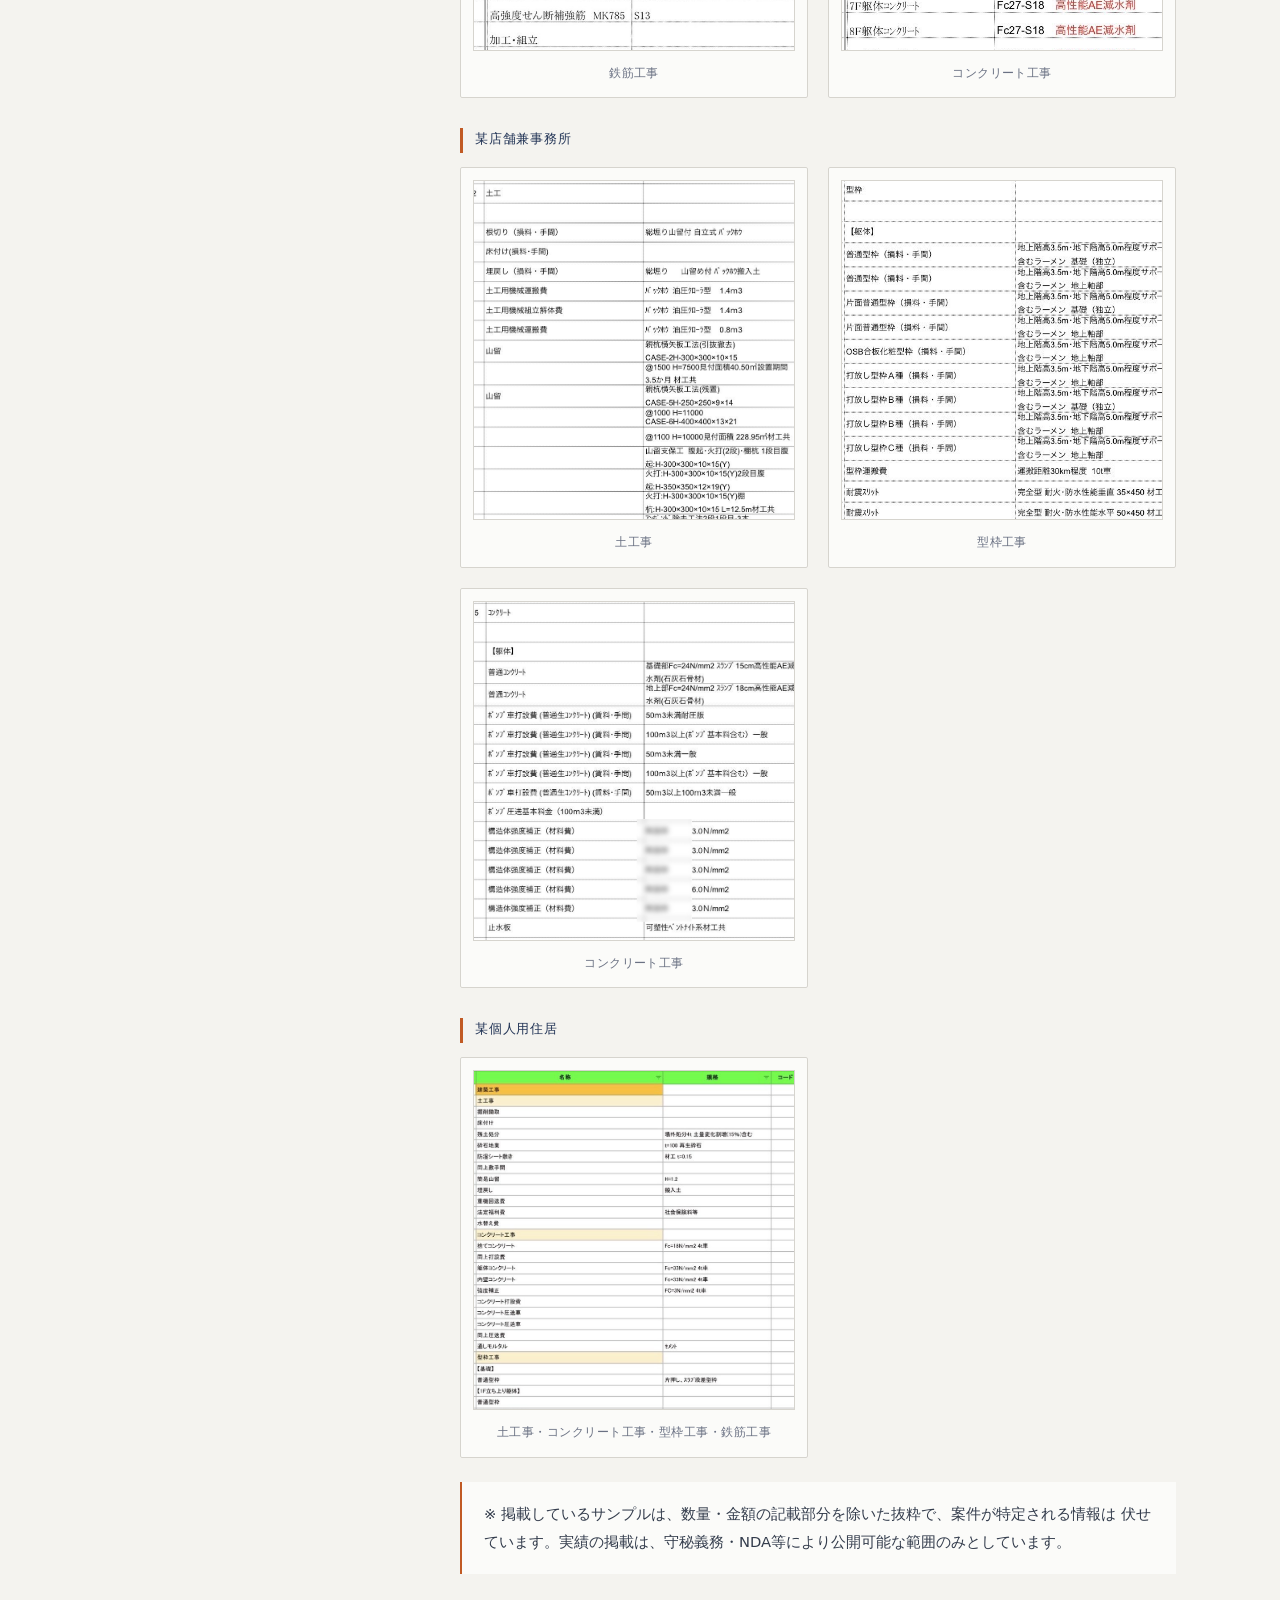
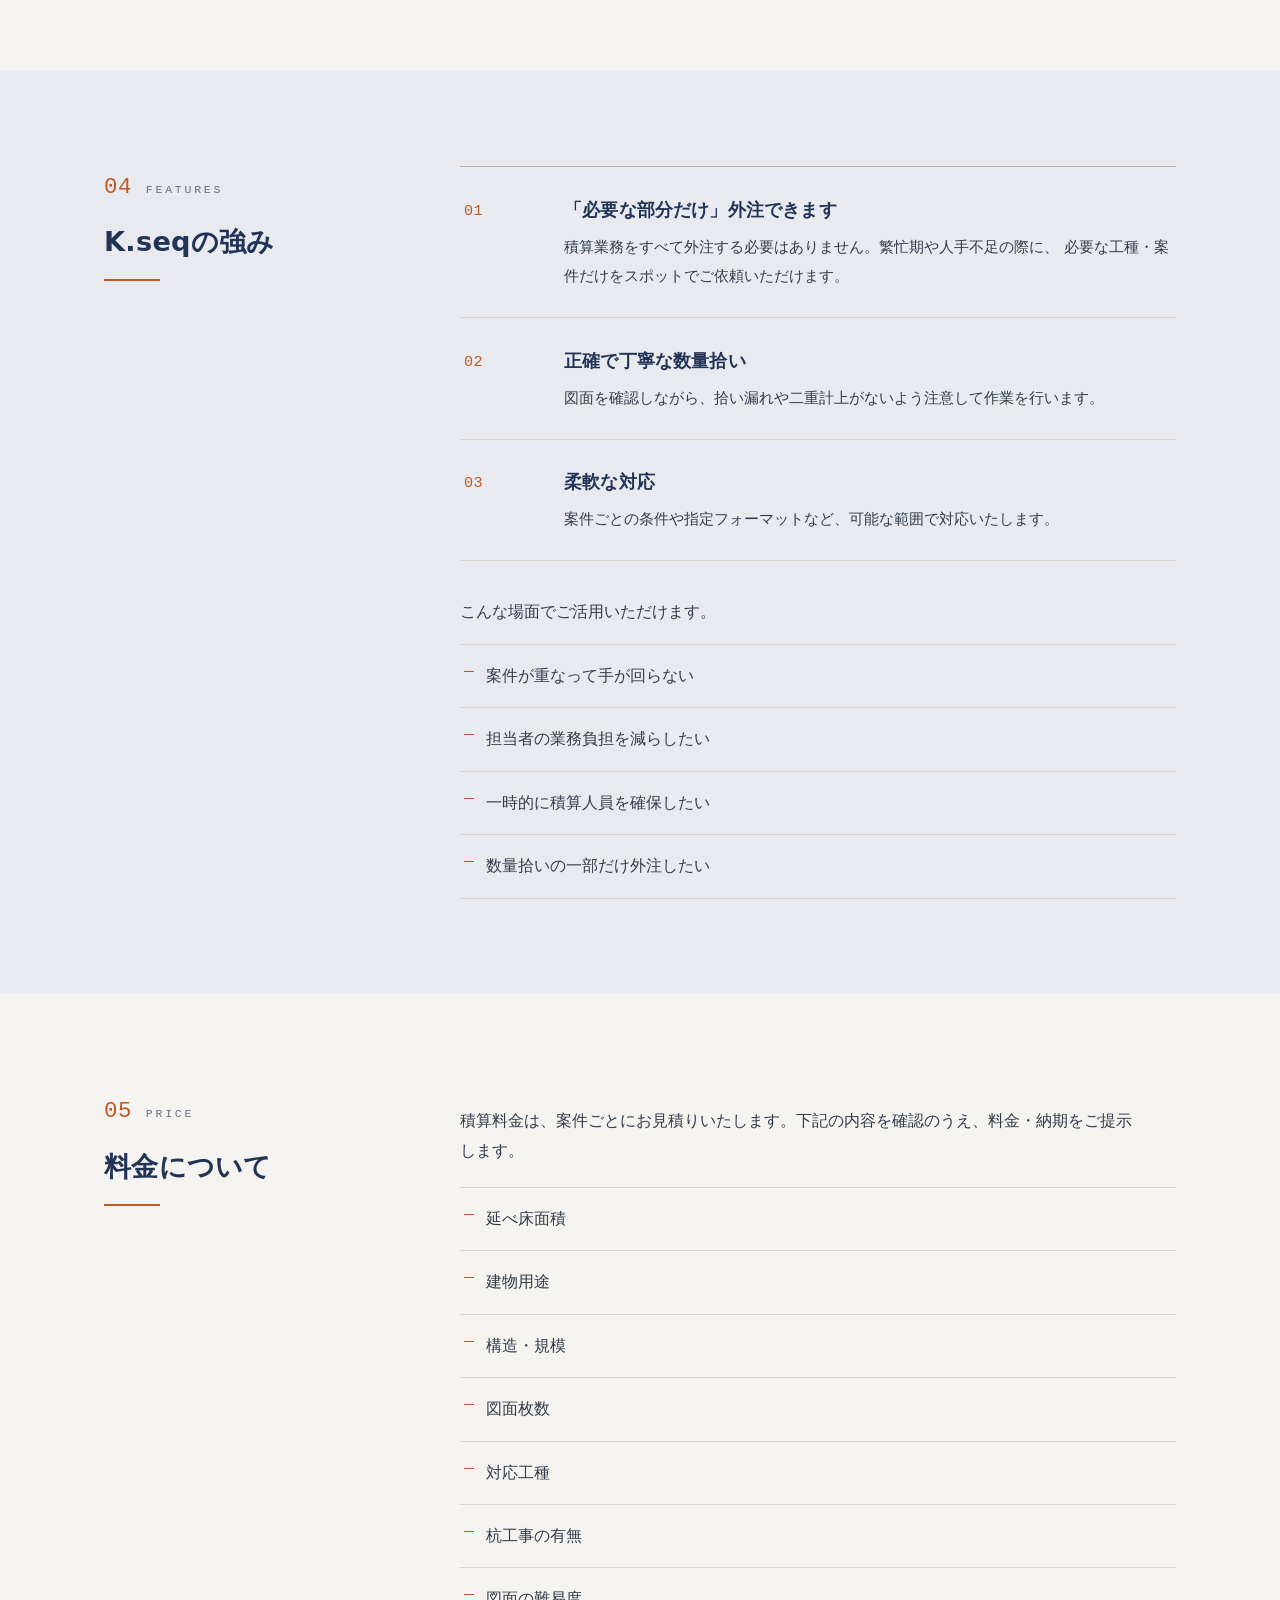
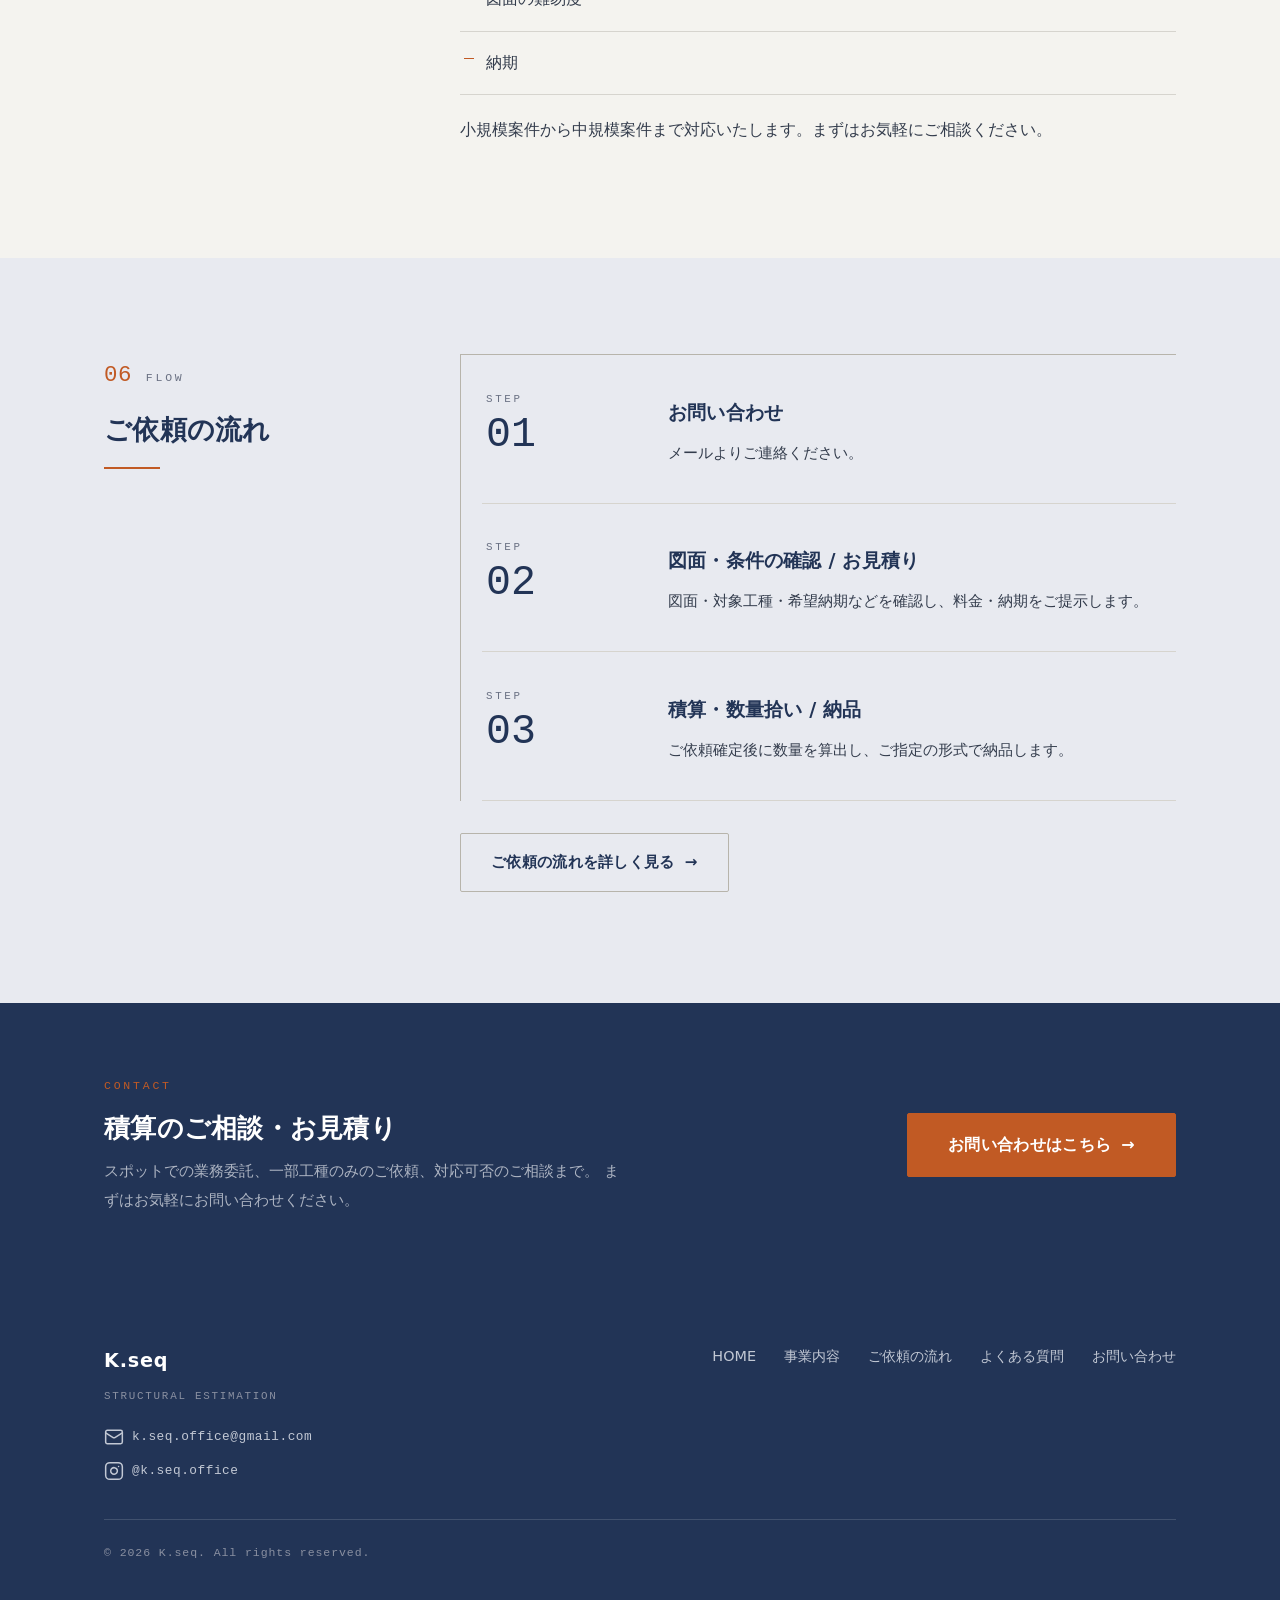
==== commit 10c17369: "実績に個人用住居の内訳書サンプルを追加（案件別表示） 土工事・コンクリート工事・型枠工事・鉄筋工事を1枚の抜粋として掲載。 黒塗り部分はトリミングで自然に除き、品名・仕様のみ表示。  Co-Autho" ====
--- a/index.html
+++ b/index.html
@@ -257,6 +257,16 @@
                 <figure class="sample">
                   <img class="sample__img" src="assets/img/sample-concrete2.jpg" alt="内訳書サンプル（コンクリート工事）。品名・仕様の抜粋で、数量・金額は含みません。" loading="lazy">
                   <figcaption>コンクリート工事</figcaption>
+                </figure>
+              </div>
+            </div>
+
+            <div class="sample-group">
+              <p class="sample-group__title">某個人用住居</p>
+              <div class="samples">
+                <figure class="sample">
+                  <img class="sample__img" src="assets/img/sample-residence.jpg" alt="内訳書サンプル（土工事・コンクリート工事・型枠工事・鉄筋工事）。品名・仕様の抜粋で、数量・金額は含みません。" loading="lazy">
+                  <figcaption>土工事・コンクリート工事・型枠工事・鉄筋工事</figcaption>
                 </figure>
               </div>
             </div>
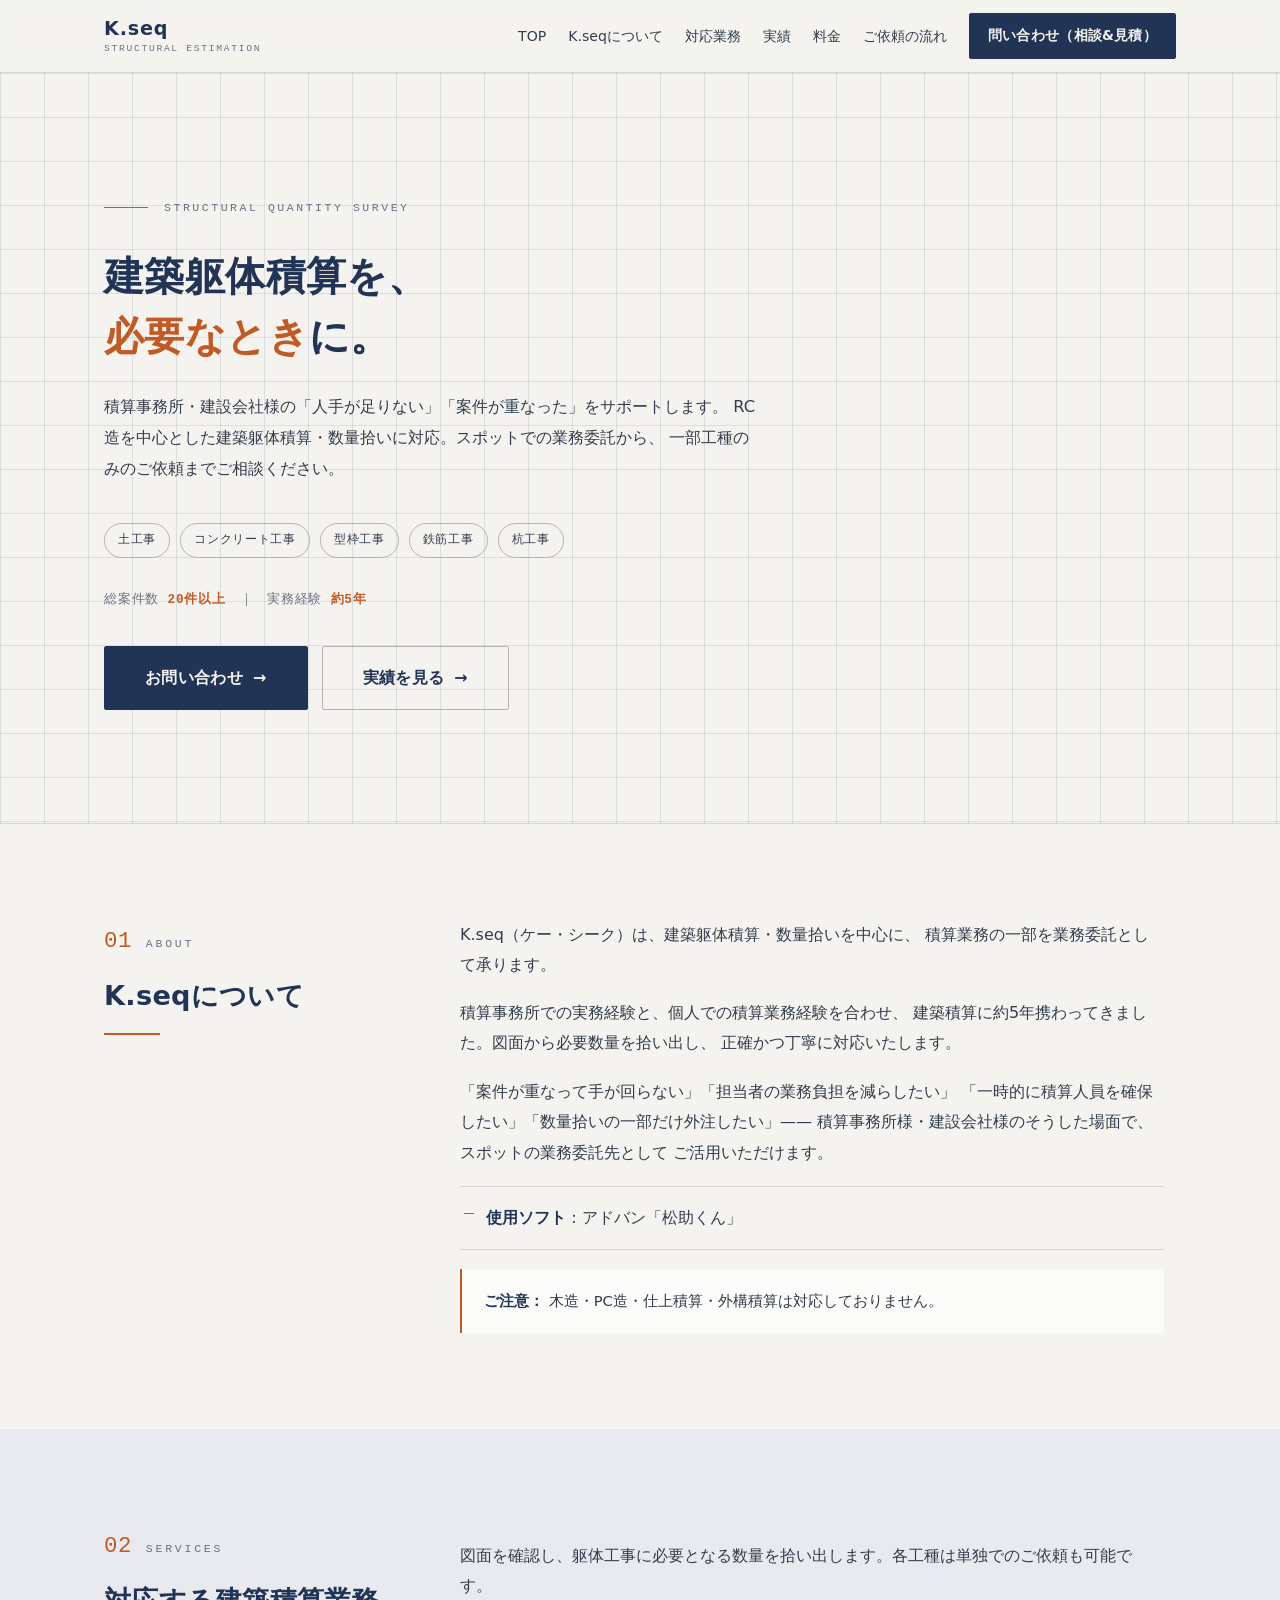
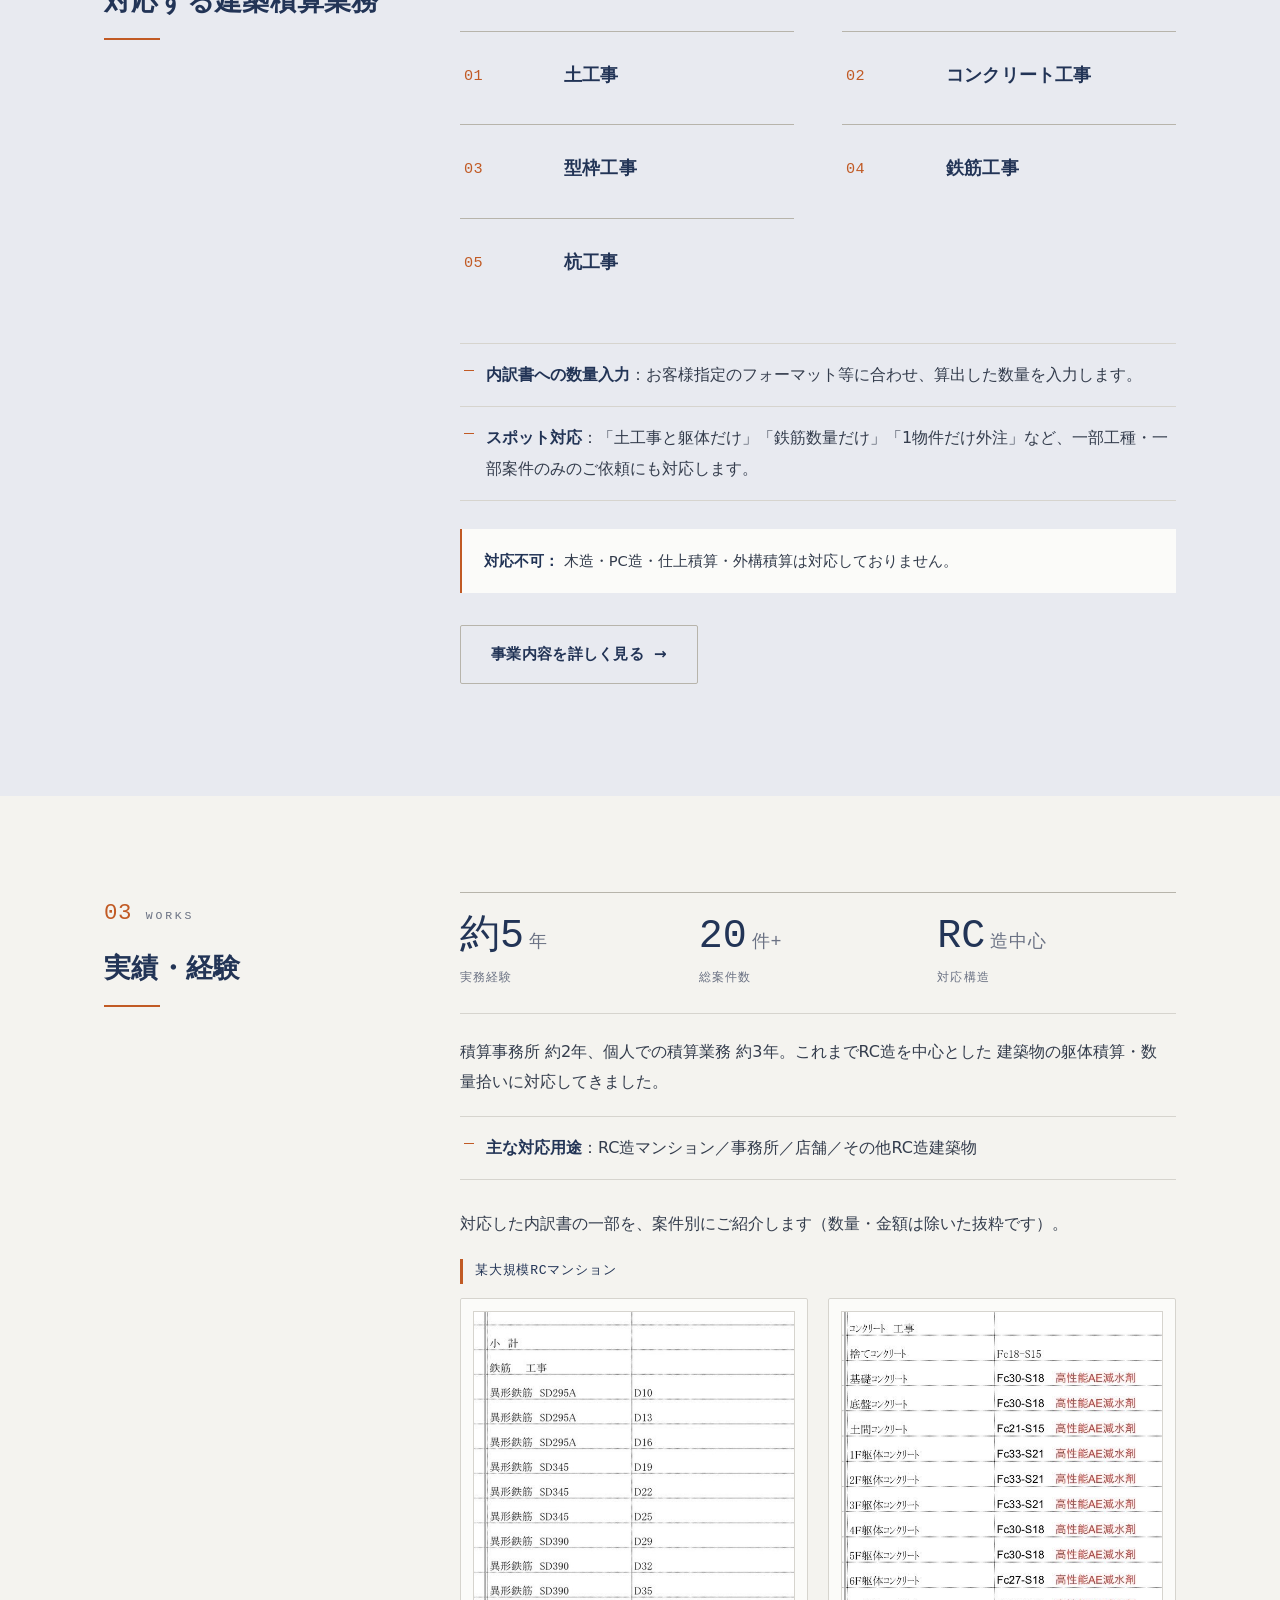
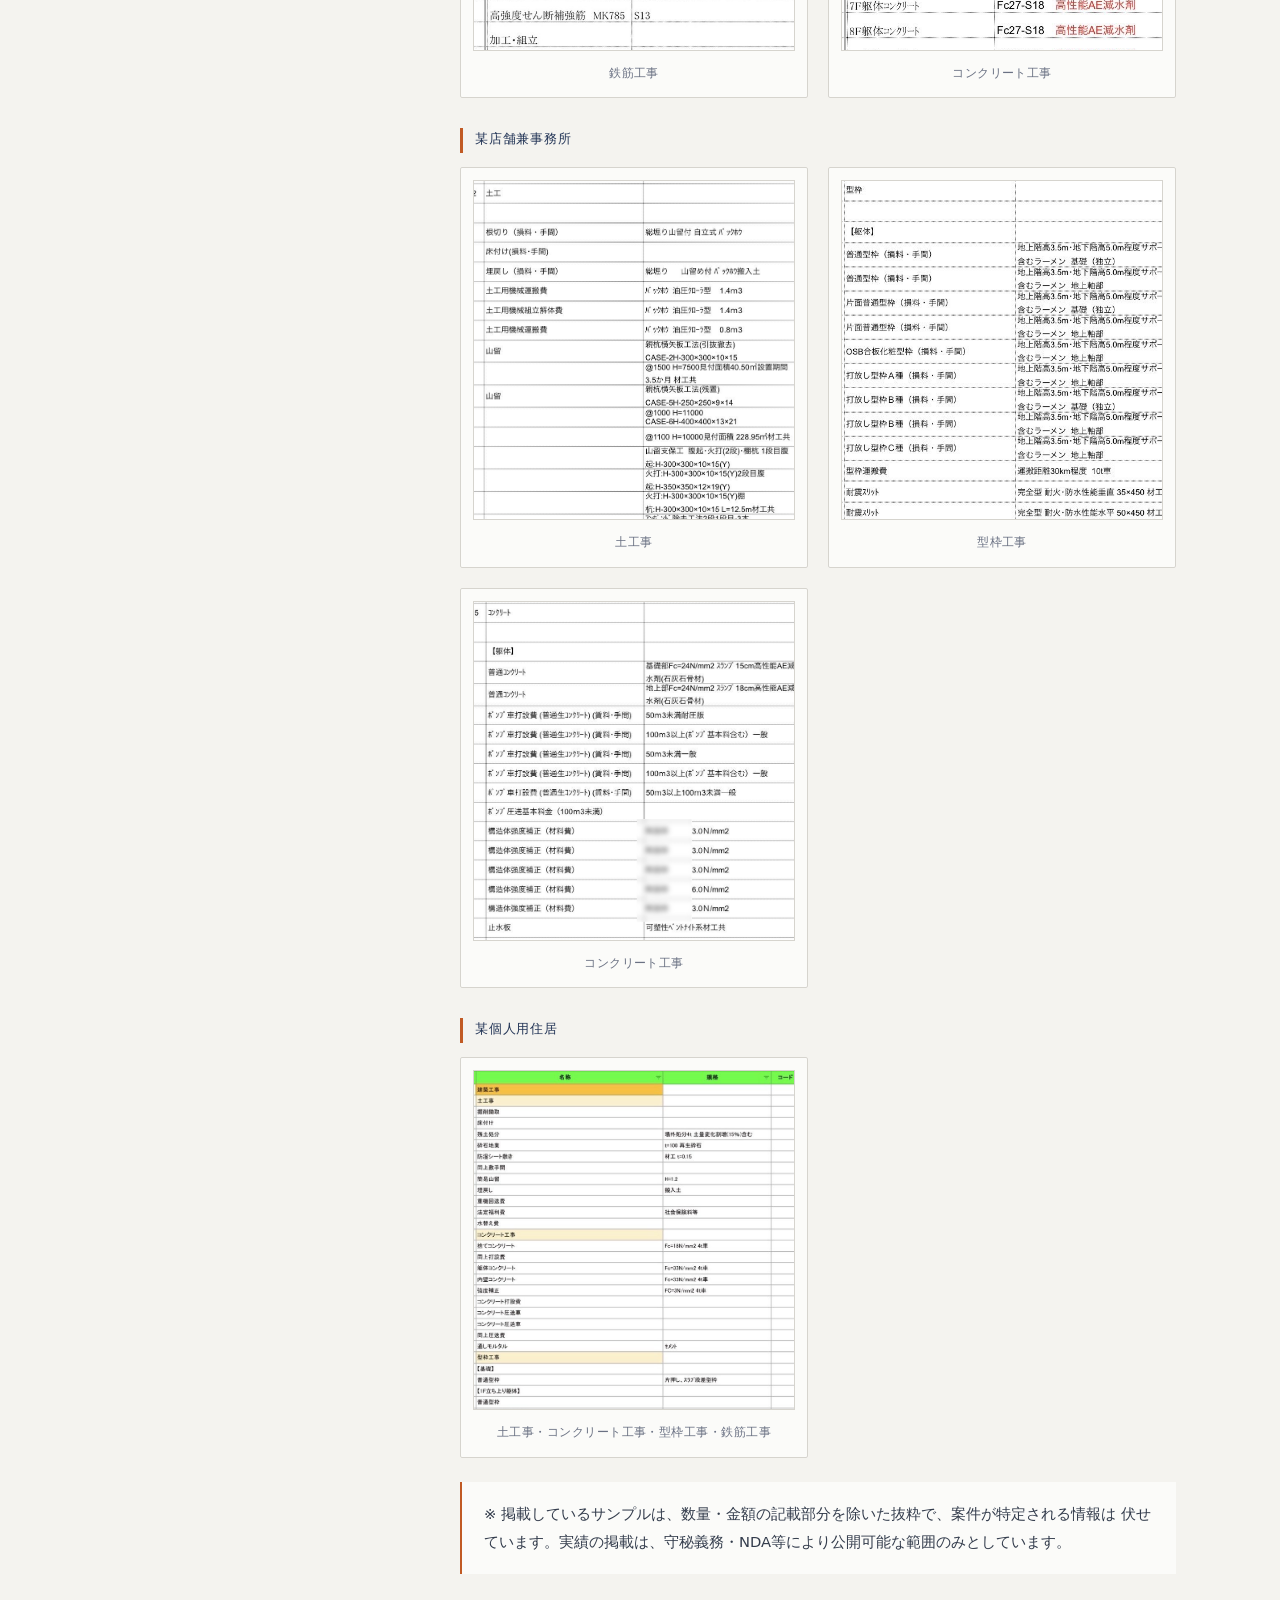
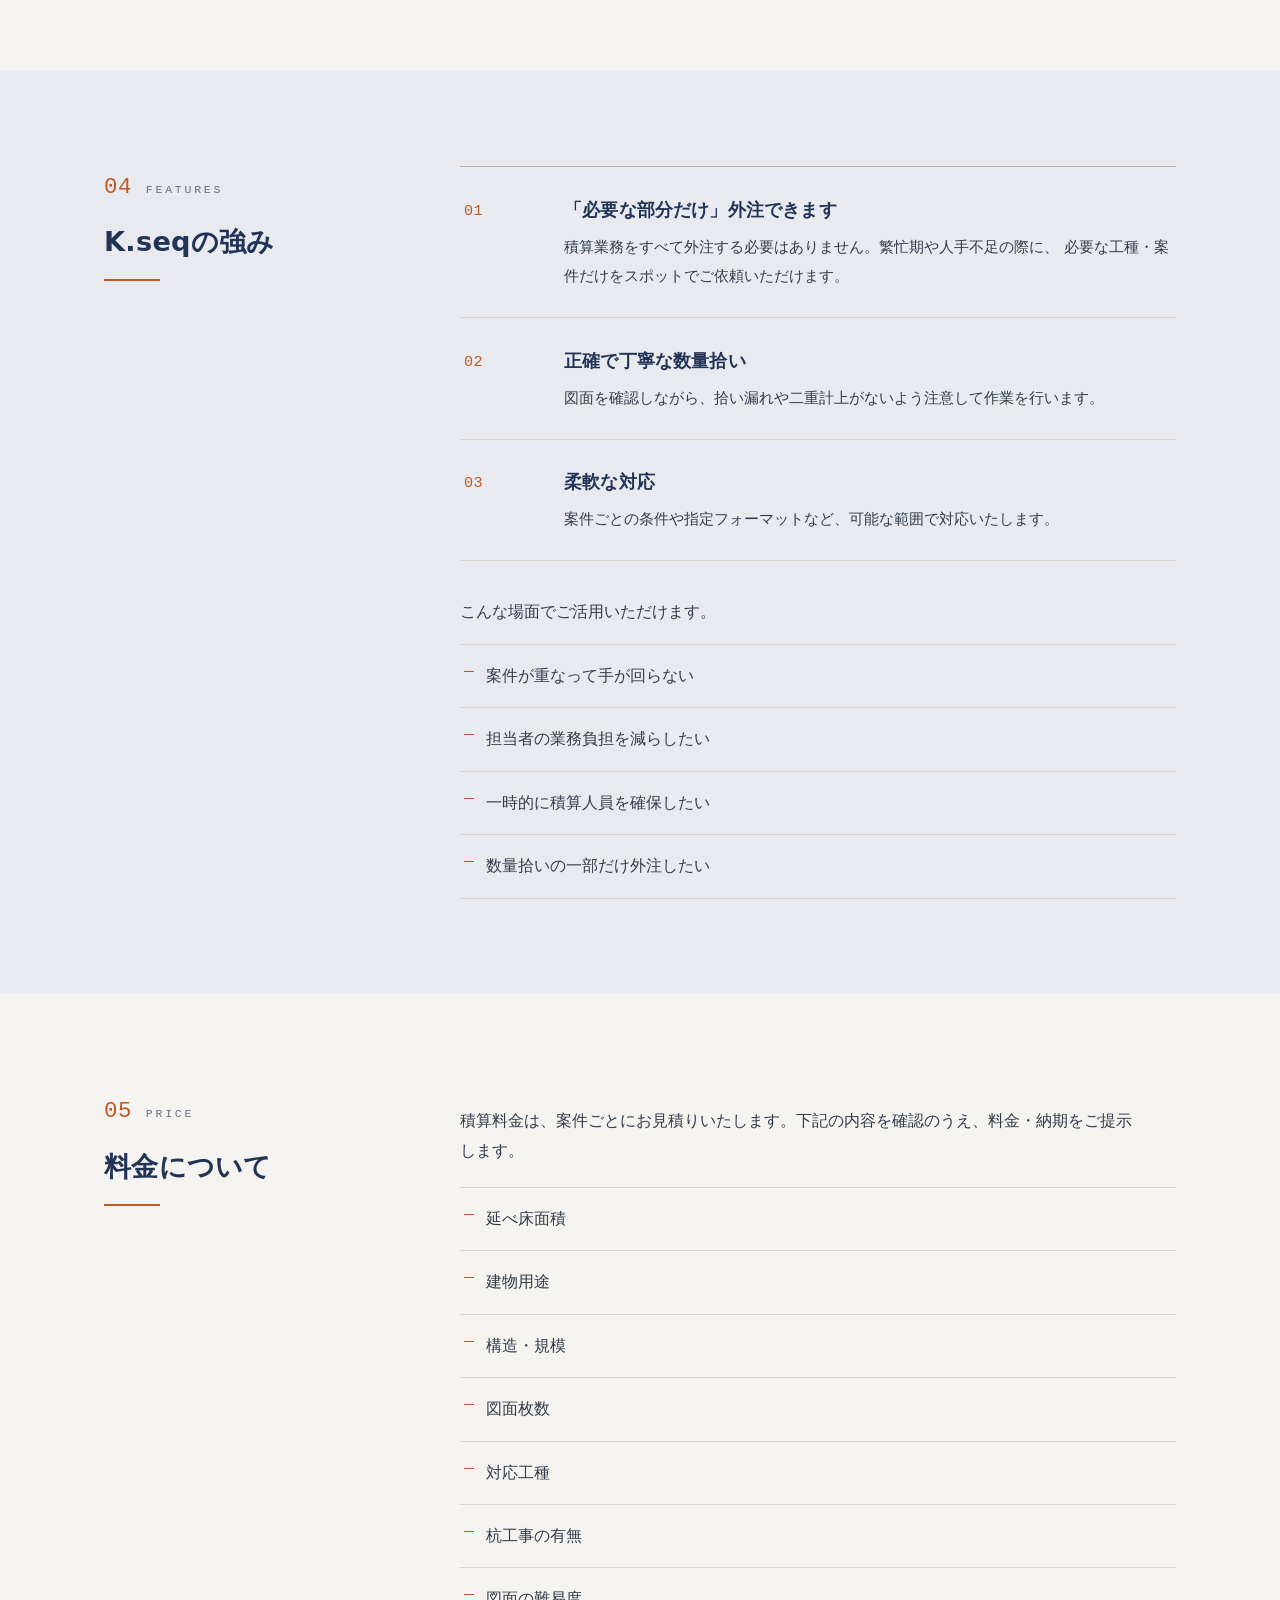
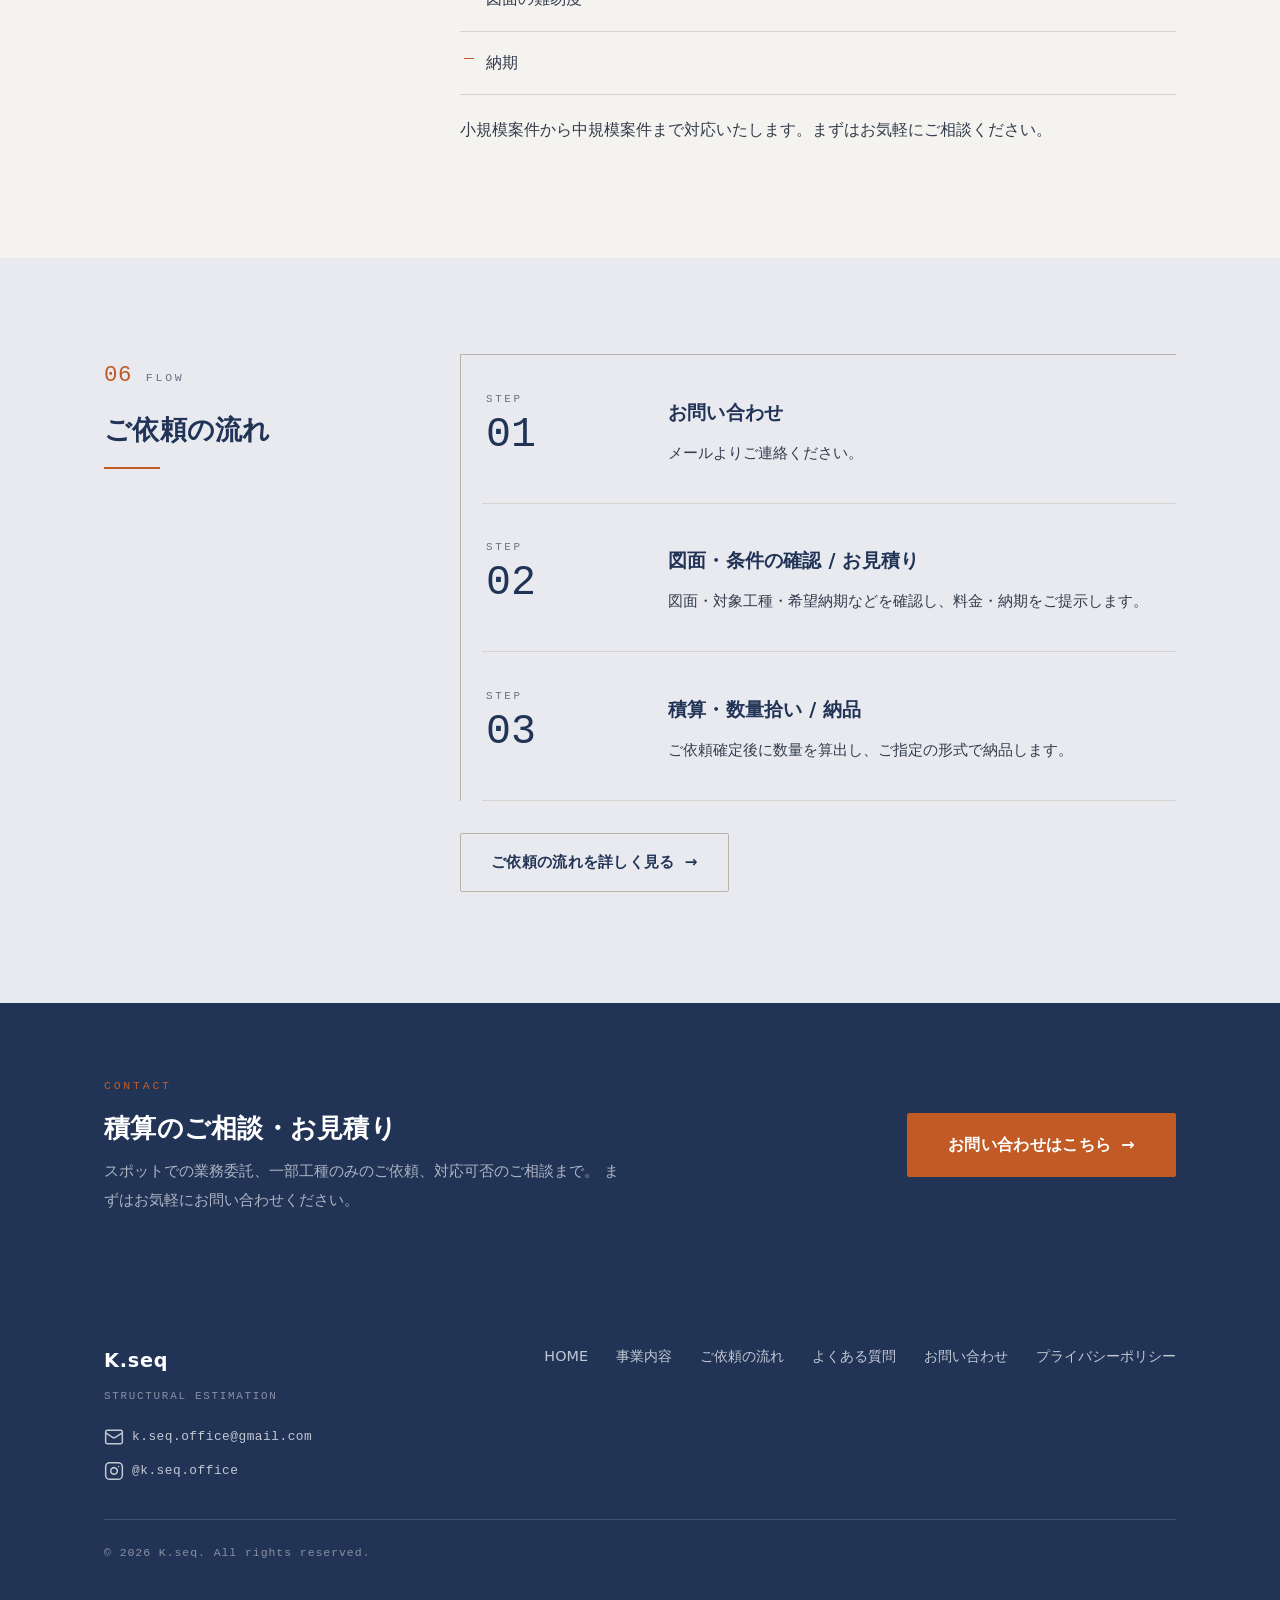
==== commit 0a7442fa: "プライバシーポリシーページ（案）を新規作成 - privacy.html を新規作成（GA4導入・Googleフォーム将来導入に対応）   掲載項目：取得方法／利用目的／安全管理／第三者提供／GA4・" ====
--- a/index.html
+++ b/index.html
@@ -3,6 +3,15 @@
 <head>
   <meta charset="UTF-8">
   <meta name="viewport" content="width=device-width, initial-scale=1.0">
+
+  <!-- Google tag (gtag.js) -->
+  <script async src="https://www.googletagmanager.com/gtag/js?id=G-P7Q6KTG0QB"></script>
+  <script>
+    window.dataLayer = window.dataLayer || [];
+    function gtag(){dataLayer.push(arguments);}
+    gtag('js', new Date());
+    gtag('config', 'G-P7Q6KTG0QB');
+  </script>
 
   <!-- ▼ SEO：ページごとに書き換えてください ------------------ -->
   <title>K.seq｜建築躯体積算・数量拾い（業務委託・スポット対応）</title>
@@ -476,6 +485,7 @@
             <li><a href="flow.html">ご依頼の流れ</a></li>
             <li><a href="faq.html">よくある質問</a></li>
             <li><a href="contact.html">お問い合わせ</a></li>
+            <li><a href="privacy.html">プライバシーポリシー</a></li>
           </ul>
         </nav>
       </div>
